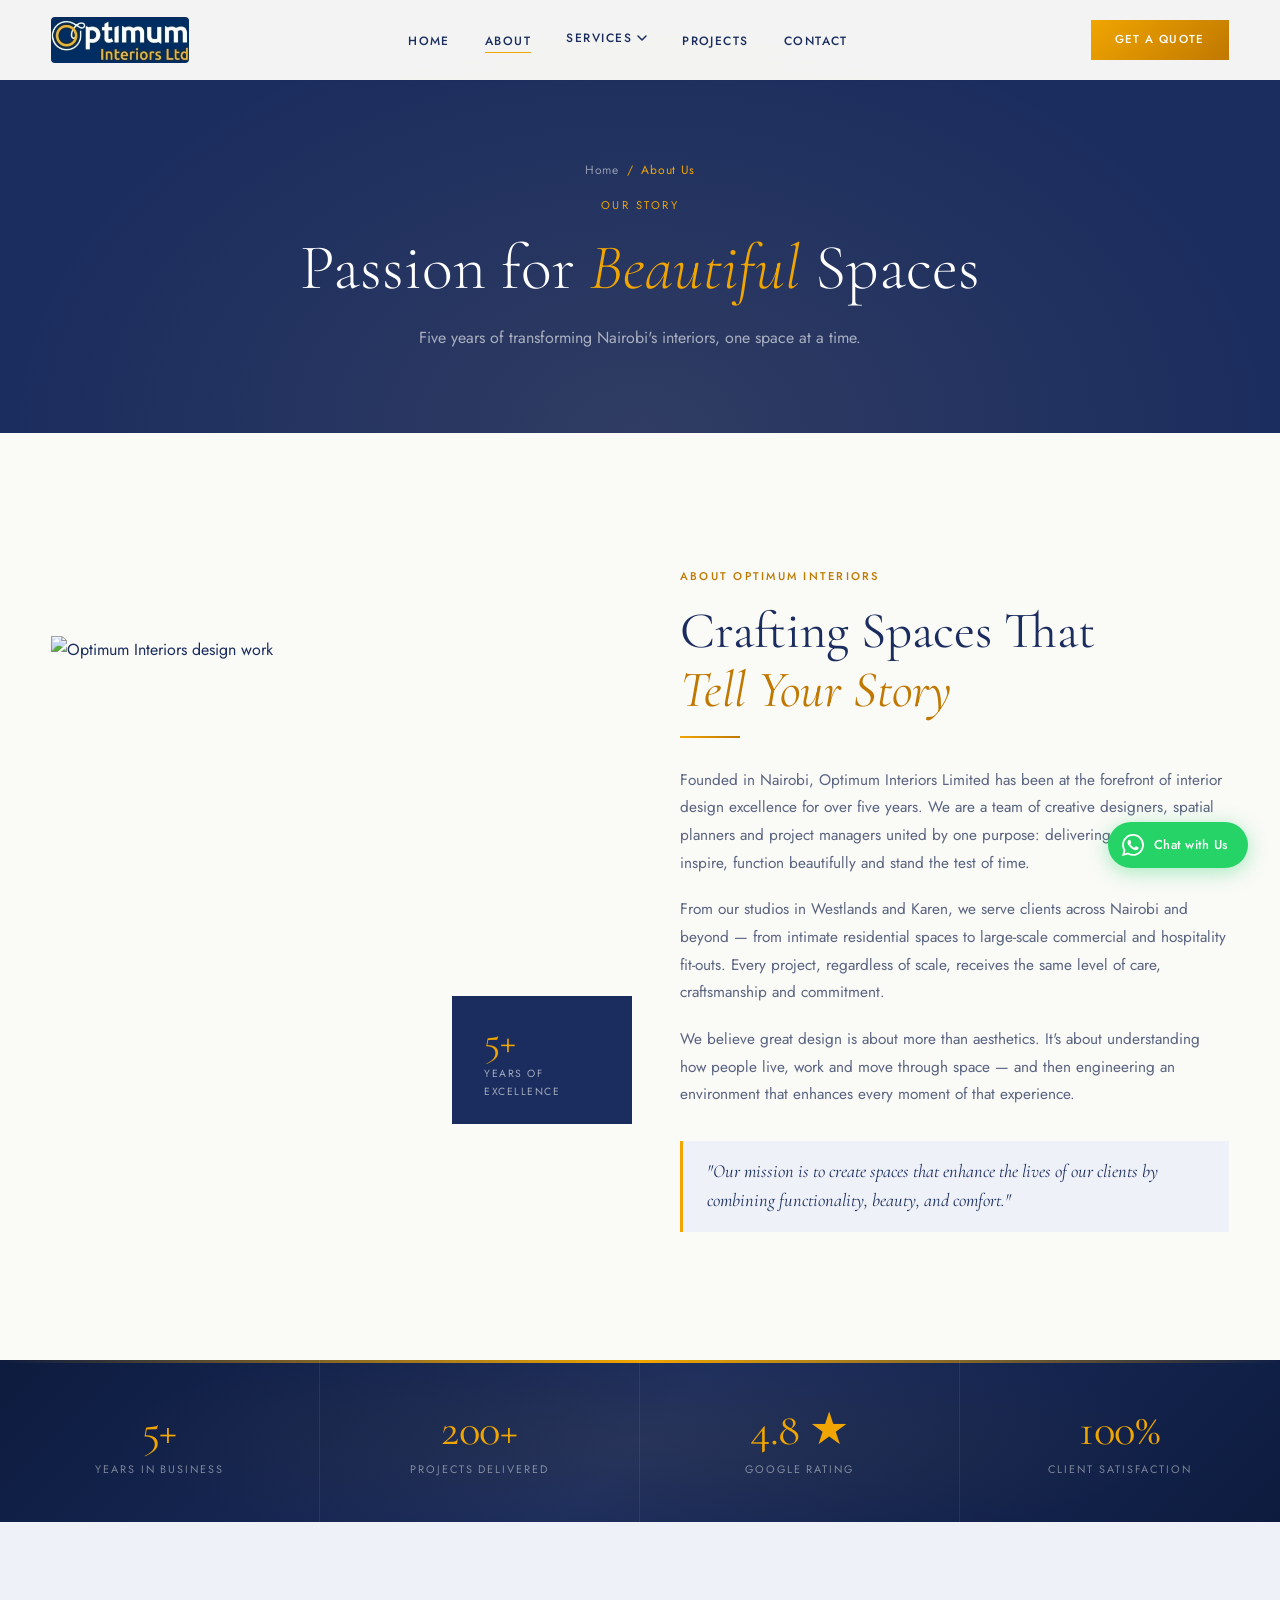
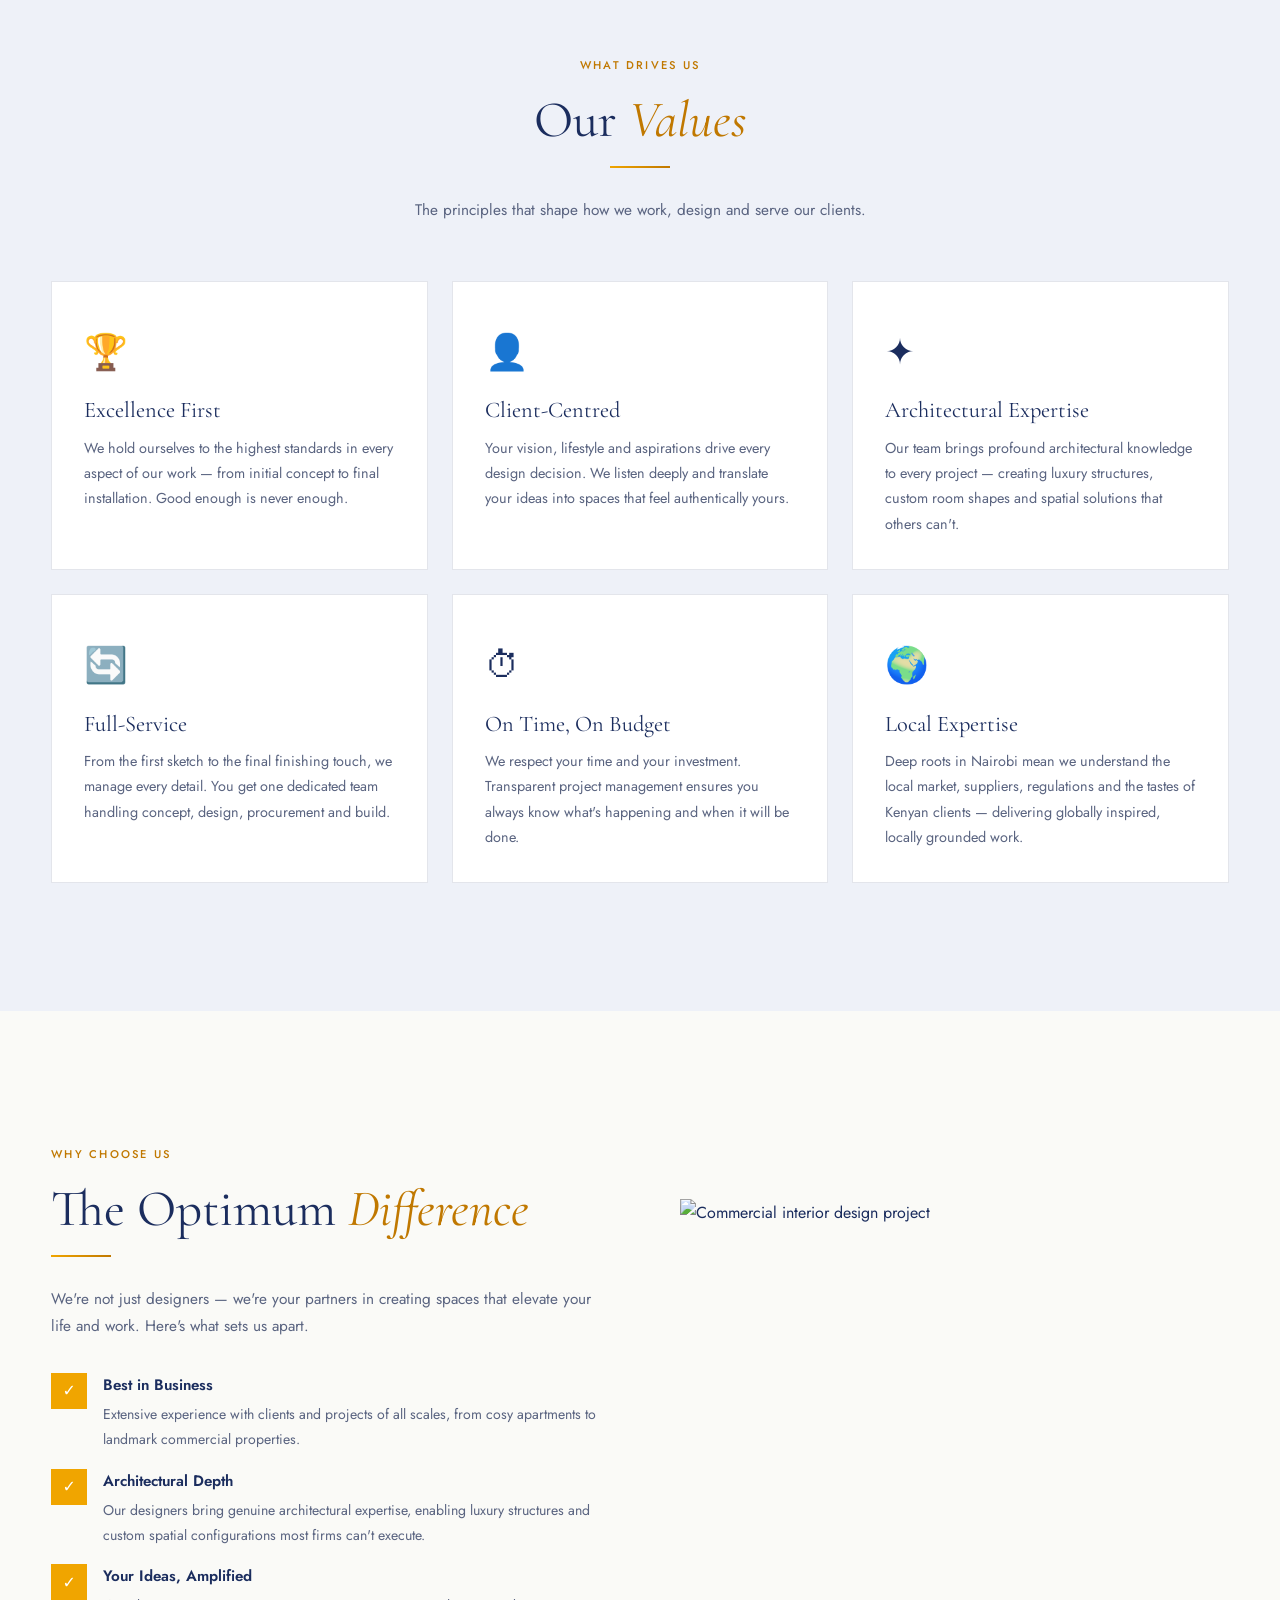
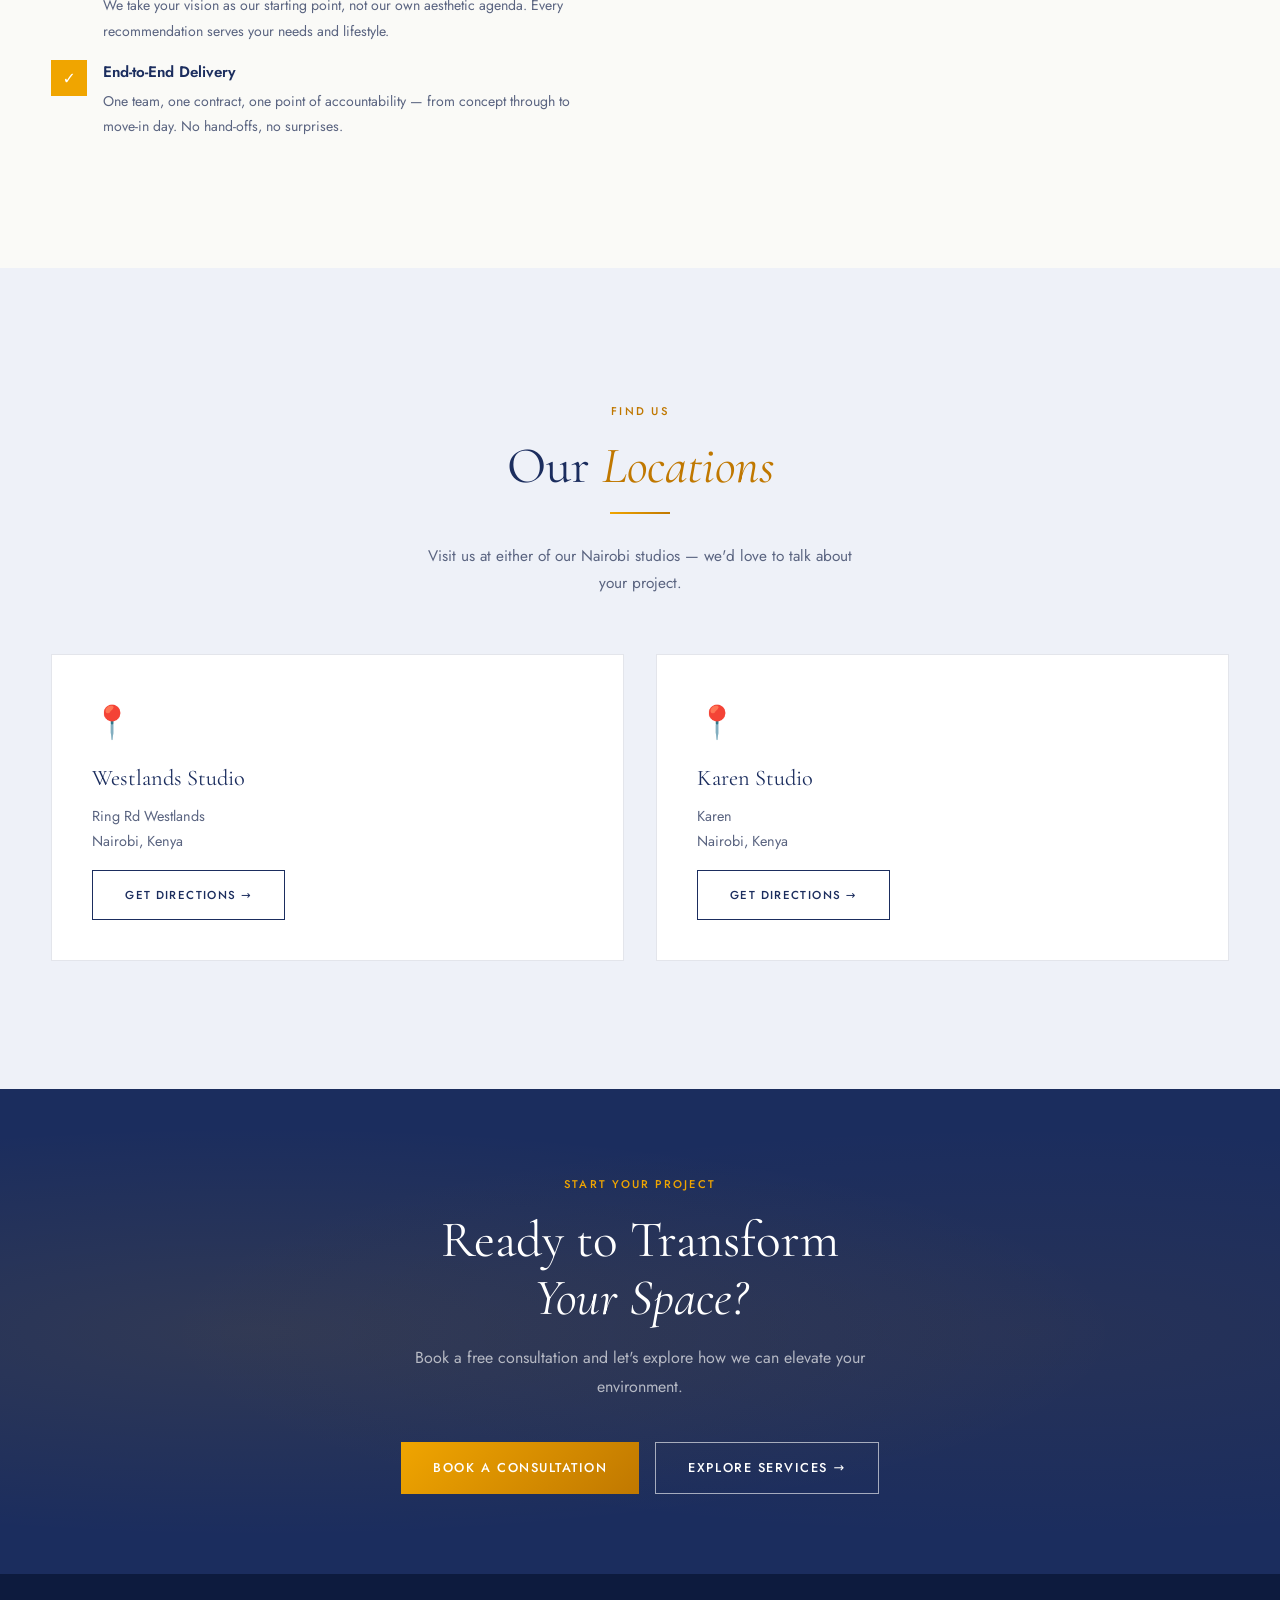
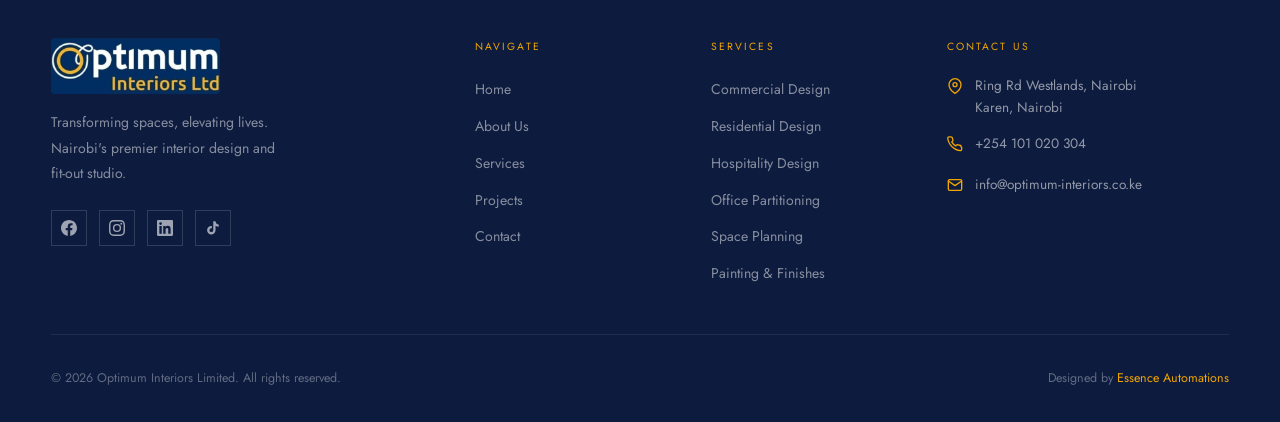
==== about.html @ fb578dd4 "Initial commit: full Optimum Interiors website build 5-page responsive website with navy/gold brand " ====
<!DOCTYPE html>
<html lang="en">
<head>
  <meta charset="UTF-8" />
  <meta name="viewport" content="width=device-width, initial-scale=1.0" />
  <title>About Us | Optimum Interiors Limited — Nairobi Interior Design</title>
  <meta name="description" content="Learn about Optimum Interiors Limited — 5+ years crafting luxury interiors across Nairobi. Meet our team, values and mission." />
  <meta name="author" content="Optimum Interiors Limited" />
  <meta name="robots" content="index, follow" />
  <link rel="canonical" href="https://optimum-interiors.co.ke/about" />
  <link rel="icon" type="image/png" sizes="32x32" href="favicon-32.png" />
  <link rel="icon" type="image/png" sizes="16x16" href="favicon-16.png" />
  <link rel="apple-touch-icon" sizes="180x180" href="apple-touch-icon.png" />

  <!-- Open Graph -->
  <meta property="og:type" content="website" />
  <meta property="og:title" content="About Optimum Interiors Limited" />
  <meta property="og:description" content="5+ years transforming spaces across Nairobi. Discover our story, values and the team behind every stunning interior." />
  <meta property="og:image" content="https://optimum-interiors.co.ke/wp-content/uploads/2023/04/1bc182f90f30d8ee1313fb6e61261764.jpg" />
  <meta property="og:image:width" content="1200" />
  <meta property="og:image:height" content="630" />
  <meta property="og:image:type" content="image/jpeg" />
  <meta property="og:url" content="https://optimum-interiors.co.ke/about" />
  <meta property="og:site_name" content="Optimum Interiors Limited" />
  <meta name="twitter:card" content="summary_large_image" />
  <meta name="twitter:title" content="About Optimum Interiors Limited" />
  <meta name="twitter:description" content="Nairobi's premier interior design studio. 5+ years of excellence." />
  <meta name="twitter:image" content="https://optimum-interiors.co.ke/wp-content/uploads/2023/04/1bc182f90f30d8ee1313fb6e61261764.jpg" />

  <link rel="stylesheet" href="styles.css" />
  <link rel="preconnect" href="https://fonts.googleapis.com" />
  <link rel="preconnect" href="https://fonts.gstatic.com" crossorigin />
</head>
<body>

  <!-- ══ NAVIGATION ══ -->
  <nav class="nav scrolled" id="mainNav" aria-label="Main navigation">
    <div class="nav__inner">
      <a href="index.html" class="nav__logo" aria-label="Optimum Interiors Home">
        <img src="Logo.jpeg" alt="Optimum Interiors Limited" class="nav__logo-img">
      </a>
      <ul class="nav__links" role="list">
        <li><a href="index.html"    class="nav__link">Home</a></li>
        <li><a href="about.html"    class="nav__link active">About</a></li>
        <li class="nav__item nav__item--has-dropdown">
          <a href="services.html" class="nav__link">Services <svg width="10" height="6" viewBox="0 0 10 6" fill="none"><path d="M1 1l4 4 4-4" stroke="currentColor" stroke-width="1.5" stroke-linecap="round" stroke-linejoin="round"/></svg></a>
          <ul class="nav__dropdown">
            <li><a href="services.html#commercial"    class="nav__dropdown-link">Commercial Design</a></li>
            <li><a href="services.html#residential"   class="nav__dropdown-link">Residential Design</a></li>
            <li><a href="services.html#hospitality"   class="nav__dropdown-link">Hospitality Design</a></li>
            <li><a href="services.html#healthcare"    class="nav__dropdown-link">Healthcare Design</a></li>
            <li><a href="services.html#corporate"     class="nav__dropdown-link">Corporate Design</a></li>
            <li><a href="services.html#partitions"    class="nav__dropdown-link">Office Partitioning</a></li>
            <li><a href="services.html#space-planning" class="nav__dropdown-link">Space Planning</a></li>
            <li><a href="services.html#painting"      class="nav__dropdown-link">Painting &amp; Effects</a></li>
          </ul>
        </li>
        <li><a href="projects.html" class="nav__link">Projects</a></li>
        <li><a href="contact.html"  class="nav__link">Contact</a></li>
      </ul>
      <a href="contact.html" class="btn btn--accent nav__cta">Get a Quote</a>
      <button class="nav__toggle" id="navToggle" aria-label="Toggle mobile menu" aria-expanded="false">
        <span></span><span></span><span></span>
      </button>
    </div>
  </nav>

  <!-- Mobile Menu -->
  <div class="nav__mobile" id="mobileMenu" aria-hidden="true">
    <ul role="list">
      <li><a href="index.html"    class="nav__mobile-link">Home</a></li>
      <li><a href="about.html"    class="nav__mobile-link active">About</a></li>
      <li><a href="services.html" class="nav__mobile-link">Services</a></li>
      <li><a href="projects.html" class="nav__mobile-link">Projects</a></li>
      <li><a href="contact.html"  class="nav__mobile-link">Contact</a></li>
    </ul>
    <a href="contact.html" class="btn btn--accent nav__mobile-cta">Get a Free Quote</a>
    <div class="nav__mobile-footer">
      <a href="tel:+254101020304">
        <svg width="13" height="13" viewBox="0 0 24 24" fill="none" stroke="currentColor" stroke-width="2" stroke-linecap="round" stroke-linejoin="round"><path d="M22 16.92v3a2 2 0 0 1-2.18 2 19.79 19.79 0 0 1-8.63-3.07A19.5 19.5 0 0 1 4.15 12a19.79 19.79 0 0 1-3.07-8.67A2 2 0 0 1 3.06 1.2h3a2 2 0 0 1 2 1.72 12.84 12.84 0 0 0 .7 2.81 2 2 0 0 1-.45 2.11L7.09 8.91a16 16 0 0 0 6 6l1.27-1.27a2 2 0 0 1 2.11-.45 12.84 12.84 0 0 0 2.81.7A2 2 0 0 1 21 16l.92.92z"/></svg>
        +254 101 020 304
      </a>
      <a href="mailto:info@optimum-interiors.co.ke">
        <svg width="13" height="13" viewBox="0 0 24 24" fill="none" stroke="currentColor" stroke-width="2" stroke-linecap="round" stroke-linejoin="round"><path d="M4 4h16c1.1 0 2 .9 2 2v12c0 1.1-.9 2-2 2H4c-1.1 0-2-.9-2-2V6c0-1.1.9-2 2-2z"/><polyline points="22,6 12,13 2,6"/></svg>
        info@optimum-interiors.co.ke
      </a>
    </div>
  </div>

  <main>

    <!-- ══ PAGE HERO ══ -->
    <section class="page-hero" aria-label="About page hero">
      <div class="container">
        <div class="page-hero__inner">
          <nav class="breadcrumb" aria-label="Breadcrumb">
            <a href="index.html">Home</a>
            <span aria-hidden="true">/</span>
            <span>About Us</span>
          </nav>
          <span class="page-hero__label">Our Story</span>
          <h1 class="page-hero__title">Passion for <em>Beautiful</em> Spaces</h1>
          <p class="page-hero__sub">Five years of transforming Nairobi's interiors, one space at a time.</p>
        </div>
      </div>
    </section>

    <!-- ══ INTRO ══ -->
    <section class="section" aria-label="Company introduction">
      <div class="container">
        <div class="about-intro">
          <div class="reveal-left" style="position:relative;">
            <img
              src="https://optimum-interiors.co.ke/wp-content/uploads/2023/04/1bc182f90f30d8ee1313fb6e61261764.jpg"
              alt="Optimum Interiors design work"
              style="width:100%; height:520px; object-fit:cover;"
            />
            <!-- Floating accent block -->
            <div style="position:absolute; bottom:2rem; right:-2rem; background:var(--dark); padding:1.5rem 2rem; z-index:2; max-width:180px;">
              <div style="font-family:var(--font-head); font-size:2.5rem; color:var(--accent); line-height:1;">5+</div>
              <div style="font-size:0.65rem; letter-spacing:0.15em; text-transform:uppercase; color:rgba(255,255,255,0.6); margin-top:0.3rem;">Years of Excellence</div>
            </div>
          </div>
          <div class="reveal-right">
            <span class="section-label">About Optimum Interiors</span>
            <h2>Crafting Spaces That<br><em style="font-style:italic; color:var(--accent-dark);">Tell Your Story</em></h2>
            <span class="gold-rule"></span>
            <p style="margin-bottom:1.2rem;">Founded in Nairobi, Optimum Interiors Limited has been at the forefront of interior design excellence for over five years. We are a team of creative designers, spatial planners and project managers united by one purpose: delivering spaces that inspire, function beautifully and stand the test of time.</p>
            <p style="margin-bottom:1.2rem;">From our studios in Westlands and Karen, we serve clients across Nairobi and beyond — from intimate residential spaces to large-scale commercial and hospitality fit-outs. Every project, regardless of scale, receives the same level of care, craftsmanship and commitment.</p>
            <p style="margin-bottom:2rem;">We believe great design is about more than aesthetics. It's about understanding how people live, work and move through space — and then engineering an environment that enhances every moment of that experience.</p>
            <blockquote style="border-left:3px solid var(--accent); padding:1rem 1.5rem; background:var(--surface); font-family:var(--font-head); font-size:1.15rem; font-style:italic; color:var(--dark); line-height:1.6;">
              "Our mission is to create spaces that enhance the lives of our clients by combining functionality, beauty, and comfort."
            </blockquote>
          </div>
        </div>
      </div>
    </section>

    <!-- ══ STATS ══ -->
    <section class="stats" aria-label="Company statistics">
      <div class="stats__inner stagger">
        <div class="stats__item">
          <div class="stats__num">5+</div>
          <div class="stats__label">Years in Business</div>
        </div>
        <div class="stats__item">
          <div class="stats__num">200+</div>
          <div class="stats__label">Projects Delivered</div>
        </div>
        <div class="stats__item">
          <div class="stats__num">4.8 ★</div>
          <div class="stats__label">Google Rating</div>
        </div>
        <div class="stats__item">
          <div class="stats__num">100%</div>
          <div class="stats__label">Client Satisfaction</div>
        </div>
      </div>
    </section>

    <!-- ══ VALUES ══ -->
    <section class="section section--surface" aria-label="Our values">
      <div class="container">
        <div class="section-head center reveal">
          <span class="section-label">What Drives Us</span>
          <h2>Our <em style="font-style:italic; color:var(--accent-dark);">Values</em></h2>
          <span class="gold-rule center"></span>
          <p style="max-width:52ch; margin:0 auto;">The principles that shape how we work, design and serve our clients.</p>
        </div>
        <div style="display:grid; grid-template-columns:repeat(auto-fill, minmax(280px, 1fr)); gap:1.5rem;" class="stagger">
          <div class="service-card">
            <div style="font-size:2.2rem; margin-bottom:1rem;" aria-hidden="true">🏆</div>
            <h3 class="service-card__title">Excellence First</h3>
            <p class="service-card__text">We hold ourselves to the highest standards in every aspect of our work — from initial concept to final installation. Good enough is never enough.</p>
          </div>
          <div class="service-card">
            <div style="font-size:2.2rem; margin-bottom:1rem;" aria-hidden="true">👤</div>
            <h3 class="service-card__title">Client-Centred</h3>
            <p class="service-card__text">Your vision, lifestyle and aspirations drive every design decision. We listen deeply and translate your ideas into spaces that feel authentically yours.</p>
          </div>
          <div class="service-card">
            <div style="font-size:2.2rem; margin-bottom:1rem;" aria-hidden="true">✦</div>
            <h3 class="service-card__title">Architectural Expertise</h3>
            <p class="service-card__text">Our team brings profound architectural knowledge to every project — creating luxury structures, custom room shapes and spatial solutions that others can't.</p>
          </div>
          <div class="service-card">
            <div style="font-size:2.2rem; margin-bottom:1rem;" aria-hidden="true">🔄</div>
            <h3 class="service-card__title">Full-Service</h3>
            <p class="service-card__text">From the first sketch to the final finishing touch, we manage every detail. You get one dedicated team handling concept, design, procurement and build.</p>
          </div>
          <div class="service-card">
            <div style="font-size:2.2rem; margin-bottom:1rem;" aria-hidden="true">⏱</div>
            <h3 class="service-card__title">On Time, On Budget</h3>
            <p class="service-card__text">We respect your time and your investment. Transparent project management ensures you always know what's happening and when it will be done.</p>
          </div>
          <div class="service-card">
            <div style="font-size:2.2rem; margin-bottom:1rem;" aria-hidden="true">🌍</div>
            <h3 class="service-card__title">Local Expertise</h3>
            <p class="service-card__text">Deep roots in Nairobi mean we understand the local market, suppliers, regulations and the tastes of Kenyan clients — delivering globally inspired, locally grounded work.</p>
          </div>
        </div>
      </div>
    </section>

    <!-- ══ WHY CHOOSE US ══ -->
    <section class="section" aria-label="Why choose Optimum Interiors">
      <div class="container">
        <div class="split-grid">
          <div class="reveal-left">
            <span class="section-label">Why Choose Us</span>
            <h2>The Optimum <em style="font-style:italic; color:var(--accent-dark);">Difference</em></h2>
            <span class="gold-rule"></span>
            <p style="margin-bottom:2rem;">We're not just designers — we're your partners in creating spaces that elevate your life and work. Here's what sets us apart.</p>
            <div style="display:flex; flex-direction:column; gap:1rem;">
              <div style="display:flex; gap:1rem; align-items:flex-start;">
                <div style="width:36px; height:36px; background:var(--accent); display:flex; align-items:center; justify-content:center; color:var(--white); font-size:1rem; flex-shrink:0;">✓</div>
                <div>
                  <div style="font-weight:600; font-size:0.95rem; margin-bottom:0.2rem;">Best in Business</div>
                  <p style="font-size:0.88rem; margin:0;">Extensive experience with clients and projects of all scales, from cosy apartments to landmark commercial properties.</p>
                </div>
              </div>
              <div style="display:flex; gap:1rem; align-items:flex-start;">
                <div style="width:36px; height:36px; background:var(--accent); display:flex; align-items:center; justify-content:center; color:var(--white); font-size:1rem; flex-shrink:0;">✓</div>
                <div>
                  <div style="font-weight:600; font-size:0.95rem; margin-bottom:0.2rem;">Architectural Depth</div>
                  <p style="font-size:0.88rem; margin:0;">Our designers bring genuine architectural expertise, enabling luxury structures and custom spatial configurations most firms can't execute.</p>
                </div>
              </div>
              <div style="display:flex; gap:1rem; align-items:flex-start;">
                <div style="width:36px; height:36px; background:var(--accent); display:flex; align-items:center; justify-content:center; color:var(--white); font-size:1rem; flex-shrink:0;">✓</div>
                <div>
                  <div style="font-weight:600; font-size:0.95rem; margin-bottom:0.2rem;">Your Ideas, Amplified</div>
                  <p style="font-size:0.88rem; margin:0;">We take your vision as our starting point, not our own aesthetic agenda. Every recommendation serves your needs and lifestyle.</p>
                </div>
              </div>
              <div style="display:flex; gap:1rem; align-items:flex-start;">
                <div style="width:36px; height:36px; background:var(--accent); display:flex; align-items:center; justify-content:center; color:var(--white); font-size:1rem; flex-shrink:0;">✓</div>
                <div>
                  <div style="font-weight:600; font-size:0.95rem; margin-bottom:0.2rem;">End-to-End Delivery</div>
                  <p style="font-size:0.88rem; margin:0;">One team, one contract, one point of accountability — from concept through to move-in day. No hand-offs, no surprises.</p>
                </div>
              </div>
            </div>
          </div>
          <div class="reveal-right split-grid__media">
            <img
              src="https://optimum-interiors.co.ke/wp-content/uploads/2023/04/Commercial_Interior_Design_StevenG-1024x649.jpg"
              alt="Commercial interior design project"
              style="width:100%; height:480px; object-fit:cover;"
              loading="lazy"
            />
          </div>
        </div>
      </div>
    </section>

    <!-- ══ LOCATIONS ══ -->
    <section class="section section--surface" aria-label="Our locations">
      <div class="container">
        <div class="section-head center reveal">
          <span class="section-label">Find Us</span>
          <h2>Our <em style="font-style:italic; color:var(--accent-dark);">Locations</em></h2>
          <span class="gold-rule center"></span>
          <p style="max-width:50ch; margin:0 auto;">Visit us at either of our Nairobi studios — we'd love to talk about your project.</p>
        </div>
        <div style="display:grid; grid-template-columns:1fr 1fr; gap:2rem;" class="stagger">
          <div class="service-card" style="padding:2.5rem;">
            <div style="font-size:2rem; margin-bottom:1rem;" aria-hidden="true">📍</div>
            <h3 class="service-card__title">Westlands Studio</h3>
            <p class="service-card__text" style="margin-bottom:1rem;">Ring Rd Westlands<br>Nairobi, Kenya</p>
            <a href="https://wa.me/+254101020304" class="btn btn--outline" target="_blank" rel="noopener noreferrer" style="font-size:0.72rem;">Get Directions &rarr;</a>
          </div>
          <div class="service-card" style="padding:2.5rem;">
            <div style="font-size:2rem; margin-bottom:1rem;" aria-hidden="true">📍</div>
            <h3 class="service-card__title">Karen Studio</h3>
            <p class="service-card__text" style="margin-bottom:1rem;">Karen<br>Nairobi, Kenya</p>
            <a href="https://wa.me/+254101020304" class="btn btn--outline" target="_blank" rel="noopener noreferrer" style="font-size:0.72rem;">Get Directions &rarr;</a>
          </div>
        </div>
      </div>
    </section>

    <!-- ══ CTA ══ -->
    <section class="cta-banner" aria-label="Call to action">
      <div class="container">
        <div class="cta-banner__inner reveal">
          <span class="section-label" style="color:var(--accent);">Start Your Project</span>
          <h2 class="cta-banner__title">Ready to Transform<br><em style="font-style:italic;">Your Space?</em></h2>
          <p class="cta-banner__sub">Book a free consultation and let's explore how we can elevate your environment.</p>
          <div class="cta-banner__actions">
            <a href="contact.html" class="btn btn--accent">Book a Consultation</a>
            <a href="services.html" class="btn btn--ghost">Explore Services &rarr;</a>
          </div>
        </div>
      </div>
    </section>

  </main>

  <!-- ══ FOOTER ══ -->
  <footer class="footer" aria-label="Site footer">
    <div class="container">
      <div class="footer__grid">
        <div>
          <img src="Logo.jpeg" alt="Optimum Interiors Limited" class="footer__logo-img">
          <p class="footer__brand-desc">Transforming spaces, elevating lives. Nairobi's premier interior design and fit-out studio.</p>
          <div class="footer__socials">
            <a href="https://www.facebook.com/interiorsbyoptimum/" target="_blank" rel="noopener noreferrer" class="footer__social" aria-label="Facebook">
              <svg width="16" height="16" viewBox="0 0 24 24" fill="currentColor"><path d="M24 12.073c0-6.627-5.373-12-12-12s-12 5.373-12 12c0 5.99 4.388 10.954 10.125 11.854v-8.385H7.078v-3.47h3.047V9.43c0-3.007 1.792-4.669 4.533-4.669 1.312 0 2.686.235 2.686.235v2.953H15.83c-1.491 0-1.956.925-1.956 1.874v2.25h3.328l-.532 3.47h-2.796v8.385C19.612 23.027 24 18.062 24 12.073z"/></svg>
            </a>
            <a href="https://www.instagram.com/optimum_interiorsltd/" target="_blank" rel="noopener noreferrer" class="footer__social" aria-label="Instagram">
              <svg width="16" height="16" viewBox="0 0 24 24" fill="currentColor"><path d="M12 2.163c3.204 0 3.584.012 4.85.07 3.252.148 4.771 1.691 4.919 4.919.058 1.265.069 1.645.069 4.849 0 3.205-.012 3.584-.069 4.849-.149 3.225-1.664 4.771-4.919 4.919-1.266.058-1.644.07-4.85.07-3.204 0-3.584-.012-4.849-.07-3.26-.149-4.771-1.699-4.919-4.92-.058-1.265-.07-1.644-.07-4.849 0-3.204.013-3.583.07-4.849.149-3.227 1.664-4.771 4.919-4.919 1.266-.057 1.645-.069 4.849-.069zM12 0C8.741 0 8.333.014 7.053.072 2.695.272.273 2.69.073 7.052.014 8.333 0 8.741 0 12c0 3.259.014 3.668.072 4.948.2 4.358 2.618 6.78 6.98 6.98C8.333 23.986 8.741 24 12 24c3.259 0 3.668-.014 4.948-.072 4.354-.2 6.782-2.618 6.979-6.98.059-1.28.073-1.689.073-4.948 0-3.259-.014-3.667-.072-4.947-.196-4.354-2.617-6.78-6.979-6.98C15.668.014 15.259 0 12 0zm0 5.838a6.162 6.162 0 100 12.324 6.162 6.162 0 000-12.324zM12 16a4 4 0 110-8 4 4 0 010 8zm6.406-11.845a1.44 1.44 0 100 2.881 1.44 1.44 0 000-2.881z"/></svg>
            </a>
            <a href="https://www.linkedin.com/in/optimum-interiors-a1022720b/" target="_blank" rel="noopener noreferrer" class="footer__social" aria-label="LinkedIn">
              <svg width="16" height="16" viewBox="0 0 24 24" fill="currentColor"><path d="M20.447 20.452h-3.554v-5.569c0-1.328-.027-3.037-1.852-3.037-1.853 0-2.136 1.445-2.136 2.939v5.667H9.351V9h3.414v1.561h.046c.477-.9 1.637-1.85 3.37-1.85 3.601 0 4.267 2.37 4.267 5.455v6.286zM5.337 7.433a2.062 2.062 0 01-2.063-2.065 2.064 2.064 0 112.063 2.065zm1.782 13.019H3.555V9h3.564v11.452zM22.225 0H1.771C.792 0 0 .774 0 1.729v20.542C0 23.227.792 24 1.771 24h20.451C23.2 24 24 23.227 24 22.271V1.729C24 .774 23.2 0 22.222 0h.003z"/></svg>
            </a>
            <a href="https://www.tiktok.com/@optimum_interiors19" target="_blank" rel="noopener noreferrer" class="footer__social" aria-label="TikTok">
              <svg width="16" height="16" viewBox="0 0 24 24" fill="currentColor"><path d="M19.59 6.69a4.83 4.83 0 01-3.77-4.25V2h-3.45v13.67a2.89 2.89 0 01-2.88 2.5 2.89 2.89 0 01-2.89-2.89 2.89 2.89 0 012.89-2.89c.28 0 .54.04.79.1V9.01a6.33 6.33 0 00-.79-.05 6.34 6.34 0 00-6.34 6.34 6.34 6.34 0 006.34 6.34 6.34 6.34 0 006.33-6.34V8.69a8.19 8.19 0 004.79 1.53V6.75a4.85 4.85 0 01-1.02-.06z"/></svg>
            </a>
          </div>
        </div>
        <div>
          <div class="footer__col-title">Navigate</div>
          <ul class="footer__links" role="list">
            <li><a href="index.html"    class="footer__link">Home</a></li>
            <li><a href="about.html"    class="footer__link">About Us</a></li>
            <li><a href="services.html" class="footer__link">Services</a></li>
            <li><a href="projects.html" class="footer__link">Projects</a></li>
            <li><a href="contact.html"  class="footer__link">Contact</a></li>
          </ul>
        </div>
        <div>
          <div class="footer__col-title">Services</div>
          <ul class="footer__links" role="list">
            <li><a href="services.html" class="footer__link">Commercial Design</a></li>
            <li><a href="services.html" class="footer__link">Residential Design</a></li>
            <li><a href="services.html" class="footer__link">Hospitality Design</a></li>
            <li><a href="services.html" class="footer__link">Office Partitioning</a></li>
            <li><a href="services.html" class="footer__link">Space Planning</a></li>
            <li><a href="services.html" class="footer__link">Painting &amp; Finishes</a></li>
          </ul>
        </div>
        <div>
          <div class="footer__col-title">Contact Us</div>
          <div class="footer__contact-item">
            <span class="footer__contact-icon" aria-hidden="true"><svg width="16" height="16" viewBox="0 0 24 24" fill="none" stroke="currentColor" stroke-width="2" stroke-linecap="round" stroke-linejoin="round"><path d="M21 10c0 7-9 13-9 13S3 17 3 10a9 9 0 0 1 18 0z"/><circle cx="12" cy="10" r="3"/></svg></span>
            <span class="footer__contact-text">Ring Rd Westlands, Nairobi<br>Karen, Nairobi</span>
          </div>
          <div class="footer__contact-item">
            <span class="footer__contact-icon" aria-hidden="true"><svg width="16" height="16" viewBox="0 0 24 24" fill="none" stroke="currentColor" stroke-width="2" stroke-linecap="round" stroke-linejoin="round"><path d="M22 16.92v3a2 2 0 0 1-2.18 2 19.79 19.79 0 0 1-8.63-3.07A19.5 19.5 0 0 1 4.15 12a19.79 19.79 0 0 1-3.07-8.67A2 2 0 0 1 3.06 1.2h3a2 2 0 0 1 2 1.72 12.84 12.84 0 0 0 .7 2.81 2 2 0 0 1-.45 2.11L7.09 8.91a16 16 0 0 0 6 6l1.27-1.27a2 2 0 0 1 2.11-.45 12.84 12.84 0 0 0 2.81.7A2 2 0 0 1 21 16l.92.92z"/></svg></span>
            <span class="footer__contact-text"><a href="tel:+254101020304">+254 101 020 304</a></span>
          </div>
          <div class="footer__contact-item">
            <span class="footer__contact-icon" aria-hidden="true"><svg width="16" height="16" viewBox="0 0 24 24" fill="none" stroke="currentColor" stroke-width="2" stroke-linecap="round" stroke-linejoin="round"><path d="M4 4h16c1.1 0 2 .9 2 2v12c0 1.1-.9 2-2 2H4c-1.1 0-2-.9-2-2V6c0-1.1.9-2 2-2z"/><polyline points="22,6 12,13 2,6"/></svg></span>
            <span class="footer__contact-text"><a href="mailto:info@optimum-interiors.co.ke">info@optimum-interiors.co.ke</a></span>
          </div>
        </div>
      </div>
      <div class="footer__bottom">
        <p class="footer__copy">&copy; <span id="year"></span> Optimum Interiors Limited. All rights reserved.</p>
        <p class="footer__credit">Designed by <a href="https://essenceautomations.com/" target="_blank" rel="noopener noreferrer">Essence Automations</a></p>
      </div>
    </div>
  </footer>

  <!-- WhatsApp Float -->
  <a href="https://wa.me/+254101020304" class="whatsapp-float" target="_blank" rel="noopener noreferrer" aria-label="Chat with us on WhatsApp">
    <svg viewBox="0 0 24 24" fill="currentColor" aria-hidden="true"><path d="M17.472 14.382c-.297-.149-1.758-.867-2.03-.967-.273-.099-.471-.148-.67.15-.197.297-.767.966-.94 1.164-.173.199-.347.223-.644.075-.297-.15-1.255-.463-2.39-1.475-.883-.788-1.48-1.761-1.653-2.059-.173-.297-.018-.458.13-.606.134-.133.298-.347.446-.52.149-.174.198-.298.298-.497.099-.198.05-.371-.025-.52-.075-.149-.669-1.612-.916-2.207-.242-.579-.487-.5-.669-.51-.173-.008-.371-.01-.57-.01-.198 0-.52.074-.792.372-.272.297-1.04 1.016-1.04 2.479 0 1.462 1.065 2.875 1.213 3.074.149.198 2.096 3.2 5.077 4.487.709.306 1.262.489 1.694.625.712.227 1.36.195 1.871.118.571-.085 1.758-.719 2.006-1.413.248-.694.248-1.289.173-1.413-.074-.124-.272-.198-.57-.347m-5.421 7.403h-.004a9.87 9.87 0 01-5.031-1.378l-.361-.214-3.741.982.998-3.648-.235-.374a9.86 9.86 0 01-1.51-5.26c.001-5.45 4.436-9.884 9.888-9.884 2.64 0 5.122 1.03 6.988 2.898a9.825 9.825 0 012.893 6.994c-.003 5.45-4.437 9.884-9.885 9.884m8.413-18.297A11.815 11.815 0 0012.05 0C5.495 0 .16 5.335.157 11.892c0 2.096.547 4.142 1.588 5.945L.057 24l6.305-1.654a11.882 11.882 0 005.683 1.448h.005c6.554 0 11.89-5.335 11.893-11.893a11.821 11.821 0 00-3.48-8.413z"/></svg>
    <span>Chat with Us</span>
  </a>

  <button class="back-to-top" id="backToTop" aria-label="Back to top">&#8593;</button>

  <script>
    document.getElementById('year').textContent = new Date().getFullYear();

    // Nav scroll (inner pages start scrolled)
    const nav = document.getElementById('mainNav');
    window.addEventListener('scroll', () => {
      if (window.scrollY > 60) {
        nav.classList.add('scrolled');
      }
    }, { passive: true });

    // Mobile menu
    const toggle = document.getElementById('navToggle');
    const mobileMenu = document.getElementById('mobileMenu');
    toggle.addEventListener('click', () => {
      const isOpen = mobileMenu.classList.toggle('open');
      toggle.classList.toggle('open', isOpen);
      toggle.setAttribute('aria-expanded', isOpen);
      mobileMenu.setAttribute('aria-hidden', !isOpen);
    });

    // Back to top
    const btt = document.getElementById('backToTop');
    window.addEventListener('scroll', () => {
      btt.classList.toggle('visible', window.scrollY > 400);
    }, { passive: true });
    btt.addEventListener('click', () => window.scrollTo({ top: 0, behavior: 'smooth' }));

    // Scroll animations (bidirectional)
    const observer = new IntersectionObserver((entries) => {
      entries.forEach(entry => {
        if (entry.isIntersecting) {
          entry.target.classList.add('visible');
        } else {
          entry.target.classList.remove('visible');
        }
      });
    }, { threshold: 0.12 });
    document.querySelectorAll('.reveal, .reveal-left, .reveal-right, .stagger').forEach(el => observer.observe(el));
  </script>

</body>
</html>
---- styles.css ----
/* ============================================================
   OPTIMUM INTERIORS LIMITED — styles.css
   Design System: Luxury Editorial · Warm Sophistication
   ============================================================ */

/* ── Google Fonts ── */
@import url('https://fonts.googleapis.com/css2?family=Cormorant+Garamond:ital,wght@0,300;0,400;0,500;0,600;0,700;1,300;1,400;1,500&family=Jost:wght@300;400;500;600&display=swap');

/* ── CSS Variables ── */
:root {
  --bg:           #FAFAF7;
  --dark:         #1B2D5E;
  --accent:       #F0A500;
  --accent-dark:  #C07800;
  --surface:      #EEF1F8;
  --border:       rgba(27,45,94,0.12);
  --muted:        #5A6480;
  --white:        #FFFFFF;

  --font-head: 'Cormorant Garamond', Georgia, serif;
  --font-body: 'Jost', system-ui, sans-serif;

  --ease: cubic-bezier(0.25, 0.46, 0.45, 0.94);
  --ease-bounce: cubic-bezier(0.34, 1.56, 0.64, 1);

  --nav-h: 80px;
  --section-gap: clamp(80px, 10vw, 140px);
}

/* ── Reset & Base ── */
*, *::before, *::after { box-sizing: border-box; margin: 0; padding: 0; }

html {
  scroll-behavior: smooth;
  font-size: 16px;
  -webkit-text-size-adjust: 100%;
}

body {
  font-family: var(--font-body);
  background: var(--bg);
  color: var(--dark);
  line-height: 1.7;
  overflow-x: hidden;
}

img {
  display: block;
  max-width: 100%;
  height: auto;
}

a {
  color: inherit;
  text-decoration: none;
}

ul { list-style: none; }

/* ── Typography Scale ── */
h1, h2, h3, h4, h5 {
  font-family: var(--font-head);
  font-weight: 400;
  line-height: 1.15;
  color: var(--dark);
}

h1 { font-size: clamp(2.8rem, 6vw, 5.5rem); }
h2 { font-size: clamp(2rem, 4vw, 3.4rem); }
h3 { font-size: clamp(1.4rem, 2.5vw, 2rem); }
h4 { font-size: clamp(1.1rem, 1.8vw, 1.5rem); }

p {
  font-size: clamp(0.95rem, 1.2vw, 1.05rem);
  color: var(--muted);
  line-height: 1.8;
}

/* ── Section Label ── */
.section-label {
  display: inline-block;
  font-family: var(--font-body);
  font-size: 0.7rem;
  font-weight: 500;
  letter-spacing: 0.2em;
  text-transform: uppercase;
  color: var(--accent-dark);
  margin-bottom: 1rem;
}

/* ── Gold Divider ── */
.gold-rule {
  display: block;
  width: 60px;
  height: 2px;
  background: linear-gradient(90deg, var(--accent), var(--accent-dark));
  margin: 1rem 0 1.8rem;
}
.gold-rule.center {
  margin-left: auto;
  margin-right: auto;
}

/* ── Container ── */
.container {
  width: 92%;
  max-width: 1280px;
  margin: 0 auto;
}

/* ── Section Spacing ── */
.section { padding: var(--section-gap) 0; }
.section--surface { background: var(--surface); }

/* ── Buttons ── */
.btn {
  display: inline-flex;
  align-items: center;
  gap: 0.5rem;
  font-family: var(--font-body);
  font-size: 0.8rem;
  font-weight: 500;
  letter-spacing: 0.12em;
  text-transform: uppercase;
  padding: 0.9rem 2rem;
  border: none;
  cursor: pointer;
  transition: all 0.3s var(--ease);
  position: relative;
  overflow: hidden;
}

.btn--primary {
  background: var(--dark);
  color: var(--white);
}
.btn--primary::after {
  content: '';
  position: absolute;
  inset: 0;
  background: linear-gradient(135deg, transparent 0%, rgba(196,168,130,0.15) 50%, transparent 100%);
  transform: translateX(-100%);
  transition: transform 0.6s var(--ease);
}
.btn--primary:hover::after { transform: translateX(100%); }
.btn--primary:hover { background: var(--accent-dark); }

.btn--outline {
  background: transparent;
  color: var(--dark);
  border: 1.5px solid var(--dark);
}
.btn--outline:hover {
  background: var(--dark);
  color: var(--white);
}

.btn--accent {
  background: linear-gradient(135deg, var(--accent), var(--accent-dark));
  color: var(--white);
}
.btn--accent:hover {
  background: linear-gradient(135deg, var(--accent-dark), var(--dark));
  transform: translateY(-2px);
  box-shadow: 0 8px 24px rgba(139,107,61,0.35);
}

.btn--ghost {
  background: transparent;
  color: var(--white);
  border: 1.5px solid rgba(255,255,255,0.6);
}
.btn--ghost:hover {
  background: rgba(255,255,255,0.12);
  border-color: var(--white);
}

/* ── Nav ── */
.nav {
  position: fixed;
  top: 0; left: 0; right: 0;
  z-index: 1000;
  height: var(--nav-h);
  display: flex;
  align-items: center;
  transition: background 0.4s var(--ease), box-shadow 0.4s var(--ease);
}

.nav.scrolled {
  background: rgba(250,250,247,0.97);
  backdrop-filter: blur(12px);
  -webkit-backdrop-filter: blur(12px);
  box-shadow: 0 1px 0 var(--border);
}

.nav__inner {
  width: 92%;
  max-width: 1280px;
  margin: 0 auto;
  display: flex;
  align-items: center;
  justify-content: space-between;
}

.nav__logo {
  display: flex;
  align-items: center;
  line-height: 1;
}
.nav__logo-img {
  height: 46px;
  width: auto;
  object-fit: contain;
  display: block;
  border-radius: 4px;
}

.nav__links {
  display: flex;
  align-items: center;
  justify-content: center;
  gap: 2.2rem;
  flex: 1;
}
.nav__link {
  font-size: 0.75rem;
  font-weight: 500;
  letter-spacing: 0.12em;
  text-transform: uppercase;
  color: var(--dark);
  position: relative;
  padding-bottom: 3px;
  transition: color 0.3s;
}
.nav__link::after {
  content: '';
  position: absolute;
  bottom: 0; left: 0;
  width: 0; height: 1.5px;
  background: var(--accent);
  transition: width 0.3s var(--ease);
}
.nav__link:hover::after,
.nav__link.active::after { width: 100%; }
.nav__link.active { color: var(--accent-dark); }

.nav.hero-nav .nav__link { color: rgba(255,255,255,0.85); }
.nav.hero-nav .nav__link:hover,
.nav.hero-nav .nav__link.active { color: var(--white); }
.nav.hero-nav .nav__link::after { background: var(--accent); }
.nav.scrolled .nav__link { color: var(--dark); }

/* ── Dropdown ── */
.nav__item { position: relative; }
.nav__item--has-dropdown > .nav__link { display: flex; align-items: center; gap: 5px; }
.nav__item--has-dropdown > .nav__link svg { transition: transform 0.3s var(--ease); flex-shrink: 0; }
.nav__item--has-dropdown:hover > .nav__link svg { transform: rotate(180deg); }

.nav__dropdown {
  position: absolute;
  top: calc(100% + 14px);
  left: 50%;
  transform: translateX(-50%) translateY(-6px);
  background: var(--white);
  border-top: 2px solid var(--accent);
  box-shadow: 0 16px 48px rgba(27,45,94,0.14);
  min-width: 220px;
  border-radius: 0 0 8px 8px;
  padding: 0.5rem 0;
  opacity: 0;
  pointer-events: none;
  transition: opacity 0.25s var(--ease), transform 0.25s var(--ease);
  z-index: 200;
}
.nav__item--has-dropdown:hover .nav__dropdown {
  opacity: 1;
  pointer-events: all;
  transform: translateX(-50%) translateY(0);
}
.nav__dropdown-link {
  display: flex;
  align-items: center;
  gap: 0.6rem;
  padding: 0.6rem 1.4rem;
  font-size: 0.75rem;
  font-weight: 500;
  letter-spacing: 0.06em;
  text-transform: uppercase;
  color: var(--dark);
  transition: color 0.2s, background 0.2s, padding-left 0.2s;
  white-space: nowrap;
}
.nav__dropdown-link::before {
  content: '';
  width: 4px; height: 4px;
  background: var(--accent);
  border-radius: 50%;
  flex-shrink: 0;
  opacity: 0;
  transition: opacity 0.2s;
}
.nav__dropdown-link:hover {
  color: var(--accent-dark);
  background: var(--surface);
  padding-left: 1.8rem;
}
.nav__dropdown-link:hover::before { opacity: 1; }

.nav__cta {
  margin-left: 1.5rem;
  padding: 0.65rem 1.5rem;
  font-size: 0.72rem;
}

/* ── Mobile Nav ── */
.nav__toggle {
  display: none;
  flex-direction: column;
  justify-content: center;
  gap: 5px;
  cursor: pointer;
  padding: 4px;
  background: none;
  border: none;
}
.nav__toggle span {
  display: block;
  width: 24px;
  height: 1.5px;
  background: var(--dark);
  transition: all 0.3s var(--ease);
}
.nav.hero-nav .nav__toggle span { background: var(--white); }
.nav.scrolled .nav__toggle span { background: var(--dark); }

.nav__toggle.open span:nth-child(1) { transform: translateY(6.5px) rotate(45deg); }
.nav__toggle.open span:nth-child(2) { opacity: 0; transform: scaleX(0); }
.nav__toggle.open span:nth-child(3) { transform: translateY(-6.5px) rotate(-45deg); }

.nav__mobile {
  visibility: hidden;
  position: fixed;
  top: var(--nav-h);
  left: 0; right: 0; bottom: 0;
  background: linear-gradient(160deg, #1B2D5E 0%, #0D1B3E 100%);
  padding: 2.5rem 8% 3rem;
  z-index: 999;
  transform: translateY(-12px);
  opacity: 0;
  transition: opacity 0.35s var(--ease), transform 0.35s var(--ease), visibility 0s linear 0.35s;
  pointer-events: none;
  overflow-y: auto;
}
.nav__mobile::before {
  content: '';
  position: absolute;
  top: -30%;
  right: -20%;
  width: 420px;
  height: 420px;
  border-radius: 50%;
  background: radial-gradient(circle, rgba(240,165,0,0.08) 0%, transparent 70%);
  pointer-events: none;
}
.nav__mobile.open {
  visibility: visible;
  transform: translateY(0);
  opacity: 1;
  pointer-events: all;
  transition: opacity 0.35s var(--ease), transform 0.35s var(--ease), visibility 0s linear 0s;
}
/* staggered link entrance */
.nav__mobile ul li {
  opacity: 0;
  transform: translateX(-18px);
  transition: opacity 0.3s var(--ease), transform 0.3s var(--ease);
}
.nav__mobile.open ul li:nth-child(1) { opacity: 1; transform: none; transition-delay: 0.05s; }
.nav__mobile.open ul li:nth-child(2) { opacity: 1; transform: none; transition-delay: 0.10s; }
.nav__mobile.open ul li:nth-child(3) { opacity: 1; transform: none; transition-delay: 0.15s; }
.nav__mobile.open ul li:nth-child(4) { opacity: 1; transform: none; transition-delay: 0.20s; }
.nav__mobile.open ul li:nth-child(5) { opacity: 1; transform: none; transition-delay: 0.25s; }
.nav__mobile-link {
  display: flex;
  align-items: center;
  gap: 0.75rem;
  font-size: 1.5rem;
  font-family: var(--font-head);
  font-weight: 600;
  letter-spacing: 0.04em;
  text-transform: uppercase;
  color: rgba(255,255,255,0.75);
  padding: 1rem 0;
  border-bottom: 1px solid rgba(255,255,255,0.08);
  transition: color 0.3s, padding-left 0.3s;
}
.nav__mobile-link::before {
  content: '';
  display: inline-block;
  width: 6px; height: 6px;
  border-radius: 50%;
  background: var(--accent);
  opacity: 0;
  flex-shrink: 0;
  transition: opacity 0.3s;
}
.nav__mobile-link:hover,
.nav__mobile-link.active {
  color: var(--white);
  padding-left: 0.5rem;
}
.nav__mobile-link:hover::before,
.nav__mobile-link.active::before { opacity: 1; }
.nav__mobile-link.active { color: var(--accent); }
.nav__mobile-cta {
  margin-top: 2rem;
  width: 100%;
  justify-content: center;
  opacity: 0;
  transform: translateY(10px);
  transition: opacity 0.3s var(--ease) 0.3s, transform 0.3s var(--ease) 0.3s;
}
.nav__mobile.open .nav__mobile-cta {
  opacity: 1;
  transform: none;
}
/* mobile menu contact strip */
.nav__mobile-footer {
  margin-top: 2.5rem;
  padding-top: 1.5rem;
  border-top: 1px solid rgba(255,255,255,0.1);
  display: flex;
  flex-direction: column;
  align-items: center;
  gap: 0.6rem;
  opacity: 0;
  transform: translateY(10px);
  transition: opacity 0.3s var(--ease) 0.35s, transform 0.3s var(--ease) 0.35s;
}
.nav__mobile.open .nav__mobile-footer { opacity: 1; transform: none; }
.nav__mobile-footer a {
  display: flex;
  align-items: center;
  gap: 0.6rem;
  font-size: 0.82rem;
  color: rgba(255,255,255,0.45);
  transition: color 0.3s;
}
.nav__mobile-footer a:hover { color: var(--accent); }
.nav__mobile-footer svg { flex-shrink: 0; }

/* ── Hero ── */
.hero {
  position: relative;
  height: 100vh;
  min-height: 600px;
  display: flex;
  align-items: center;
  overflow: hidden;
}

.hero__bg {
  position: absolute;
  inset: 0;
  background-size: cover;
  background-position: center;
  transform: scale(1.05);
  transition: transform 8s var(--ease);
}
.hero__bg::after {
  content: '';
  position: absolute;
  inset: 0;
  background: linear-gradient(
    135deg,
    rgba(26,26,24,0.72) 0%,
    rgba(26,26,24,0.42) 60%,
    rgba(26,26,24,0.18) 100%
  );
}
.hero.loaded .hero__bg { transform: scale(1); }

.hero__content {
  position: relative;
  z-index: 2;
  width: 92%;
  max-width: 1280px;
  margin: 0 auto;
  padding-top: var(--nav-h);
  text-align: center;
}

.hero__label {
  color: var(--accent);
  font-size: 0.7rem;
  letter-spacing: 0.25em;
  text-transform: uppercase;
  font-weight: 500;
  margin-bottom: 1.2rem;
}

.hero__title {
  color: var(--white);
  font-size: clamp(3rem, 7vw, 6.5rem);
  font-weight: 300;
  max-width: 18ch;
  margin: 0 auto 1.8rem;
  line-height: 1.08;
}
.hero__title em {
  font-style: italic;
  color: var(--accent);
}

.hero__sub {
  font-size: clamp(0.95rem, 1.5vw, 1.1rem);
  color: rgba(255,255,255,0.8);
  max-width: 50ch;
  margin: 0 auto 2.5rem;
  line-height: 1.75;
}

.hero__actions {
  display: flex;
  flex-wrap: wrap;
  gap: 1rem;
  align-items: center;
  justify-content: center;
}

.hero__scroll {
  position: absolute;
  bottom: 2.5rem;
  left: 50%;
  transform: translateX(-50%);
  z-index: 2;
  display: flex;
  flex-direction: column;
  align-items: center;
  gap: 0.5rem;
  color: rgba(255,255,255,0.5);
  font-size: 0.65rem;
  letter-spacing: 0.15em;
  text-transform: uppercase;
}
.hero__scroll-line {
  width: 1px;
  height: 48px;
  background: linear-gradient(to bottom, var(--accent), transparent);
  animation: scrollPulse 2s ease-in-out infinite;
}
@keyframes scrollPulse {
  0%, 100% { opacity: 0.4; transform: scaleY(0.8); }
  50% { opacity: 1; transform: scaleY(1); }
}

/* ── Stats Bar ── */
.stats {
  background: linear-gradient(135deg, #0D1B3E 0%, #1B2D5E 50%, #0D1B3E 100%);
  padding: 0;
  position: relative;
  overflow: hidden;
}
.stats::before {
  content: '';
  position: absolute;
  inset: 0;
  background: radial-gradient(ellipse 60% 100% at 50% 50%, rgba(240,165,0,0.06) 0%, transparent 70%);
  pointer-events: none;
}
.stats::after {
  content: '';
  position: absolute;
  top: 0; left: 0; right: 0;
  height: 3px;
  background: linear-gradient(90deg, transparent, var(--accent), transparent);
}
.stats__inner {
  display: grid;
  grid-template-columns: repeat(4, 1fr);
  position: relative;
  z-index: 1;
}
.stats__item {
  padding: 3rem 2rem 2.8rem;
  text-align: center;
  border-right: 1px solid rgba(255,255,255,0.07);
  transition: background 0.4s, transform 0.4s var(--ease);
  position: relative;
}
.stats__item::before {
  content: '';
  position: absolute;
  bottom: 0; left: 50%;
  transform: translateX(-50%) scaleX(0);
  width: 40px; height: 2px;
  background: var(--accent);
  transition: transform 0.4s var(--ease);
}
.stats__item:last-child { border-right: none; }
.stats__item:hover { background: rgba(240,165,0,0.06); }
.stats__item:hover::before { transform: translateX(-50%) scaleX(1); }
.stats__icon {
  display: flex;
  align-items: center;
  justify-content: center;
  width: 44px; height: 44px;
  border-radius: 50%;
  background: rgba(240,165,0,0.12);
  border: 1px solid rgba(240,165,0,0.25);
  margin: 0 auto 1.2rem;
  color: var(--accent);
  transition: background 0.3s, border-color 0.3s;
}
.stats__item:hover .stats__icon {
  background: rgba(240,165,0,0.2);
  border-color: rgba(240,165,0,0.5);
}
.stats__num {
  font-family: var(--font-head);
  font-size: clamp(2.2rem, 3.5vw, 3.2rem);
  font-weight: 400;
  color: var(--accent);
  line-height: 1;
  margin-bottom: 0.6rem;
  letter-spacing: -0.01em;
}
.stats__label {
  font-size: 0.68rem;
  letter-spacing: 0.18em;
  text-transform: uppercase;
  color: rgba(255,255,255,0.45);
  line-height: 1.4;
}

/* ── Section Header ── */
.section-head { margin-bottom: 3.5rem; }
.section-head.center { text-align: center; }
.section-head.center .gold-rule { margin-left: auto; margin-right: auto; }

/* ── Services Grid ── */
.services-grid {
  display: grid;
  grid-template-columns: repeat(auto-fill, minmax(300px, 1fr));
  gap: 2px;
}

.service-card {
  position: relative;
  background: var(--white);
  padding: 2.5rem 2rem 2rem;
  border: 1px solid var(--border);
  overflow: hidden;
  transition: all 0.4s var(--ease);
  cursor: default;
}
.service-card::before {
  content: '';
  position: absolute;
  top: 0; left: 0;
  width: 3px; height: 0;
  background: linear-gradient(to bottom, var(--accent), var(--accent-dark));
  transition: height 0.4s var(--ease);
}
.service-card:hover::before { height: 100%; }
.service-card:hover {
  transform: translateY(-4px);
  box-shadow: 0 20px 60px rgba(26,26,24,0.10);
}

.service-card__num {
  font-family: var(--font-head);
  font-size: 3.5rem;
  font-weight: 300;
  color: rgba(196,168,130,0.25);
  line-height: 1;
  margin-bottom: 1.2rem;
  transition: color 0.4s;
}
.service-card:hover .service-card__num { color: rgba(196,168,130,0.5); }
.service-card__title {
  font-family: var(--font-head);
  font-size: 1.4rem;
  margin-bottom: 0.8rem;
}
.service-card__text {
  font-size: 0.9rem;
  color: var(--muted);
  line-height: 1.75;
}

/* ── Process Steps ── */
.process-steps {
  display: grid;
  grid-template-columns: repeat(4, 1fr);
  gap: 0;
  position: relative;
}
.process-steps::before {
  content: '';
  position: absolute;
  top: 2.5rem;
  left: 12.5%;
  right: 12.5%;
  height: 1px;
  background: linear-gradient(90deg, var(--accent), var(--accent-dark), var(--accent));
}

.process-step {
  text-align: center;
  padding: 0 1.5rem 2rem;
  position: relative;
  z-index: 1;
}
.process-step__circle {
  width: 48px; height: 48px;
  border-radius: 50%;
  background: var(--dark);
  border: 2px solid var(--accent);
  display: flex;
  align-items: center;
  justify-content: center;
  margin: 0 auto 1.5rem;
  font-family: var(--font-head);
  font-size: 1.1rem;
  color: var(--accent);
  position: relative;
  transition: all 0.3s var(--ease);
}
.process-step:hover .process-step__circle {
  background: var(--accent);
  color: var(--white);
  transform: scale(1.1);
  box-shadow: 0 0 0 8px rgba(196,168,130,0.15);
}
.process-step__title {
  font-family: var(--font-head);
  font-size: 1.2rem;
  margin-bottom: 0.6rem;
}
.process-step__text {
  font-size: 0.85rem;
  color: var(--muted);
}

/* ── Portfolio Grid ── */
.portfolio-grid {
  display: grid;
  grid-template-columns: repeat(12, 1fr);
  gap: 12px;
}

.portfolio-item {
  position: relative;
  overflow: hidden;
  cursor: pointer;
}
.portfolio-item:nth-child(1) { grid-column: span 8; grid-row: span 1; }
.portfolio-item:nth-child(2) { grid-column: span 4; grid-row: span 1; }
.portfolio-item:nth-child(3) { grid-column: span 4; }
.portfolio-item:nth-child(4) { grid-column: span 4; }
.portfolio-item:nth-child(5) { grid-column: span 4; }
.portfolio-item:nth-child(6) { grid-column: span 6; }
.portfolio-item:nth-child(7) { grid-column: span 6; }

.portfolio-item img {
  width: 100%;
  height: 100%;
  object-fit: cover;
  min-height: 280px;
  transition: transform 0.7s var(--ease);
}
.portfolio-item:hover img { transform: scale(1.06); }

.portfolio-item__overlay {
  position: absolute;
  inset: 0;
  background: linear-gradient(to top, rgba(26,26,24,0.8) 0%, transparent 60%);
  opacity: 0;
  transition: opacity 0.4s var(--ease);
  display: flex;
  align-items: flex-end;
  padding: 1.5rem;
}
.portfolio-item:hover .portfolio-item__overlay { opacity: 1; }
.portfolio-item__label {
  font-family: var(--font-head);
  font-size: 1.1rem;
  color: var(--white);
}

/* ── Testimonials ── */
/* ── Reviews Slider ── */
.reviews-slider {
  position: relative;
  overflow: hidden;
}
.reviews-slider__track {
  display: flex;
  transition: transform 0.5s var(--ease);
  will-change: transform;
}
.testimonial-card {
  flex: 0 0 calc(33.333% - 1rem);
  margin-right: 1.5rem;
}

.testimonial-card {
  background: var(--white);
  border: 1px solid var(--border);
  padding: 2rem;
  position: relative;
  transition: all 0.35s var(--ease);
}
/* Slider controls */
.reviews-slider__btn {
  position: absolute;
  top: 50%; transform: translateY(-50%);
  width: 44px; height: 44px;
  border-radius: 50%;
  background: var(--white);
  border: 1.5px solid var(--border);
  color: var(--dark);
  font-size: 1.2rem;
  cursor: pointer;
  display: flex; align-items: center; justify-content: center;
  transition: all 0.3s var(--ease);
  z-index: 10;
  box-shadow: 0 4px 16px rgba(27,45,94,0.10);
}
.reviews-slider__btn:hover { background: var(--accent); color: var(--white); border-color: var(--accent); }
.reviews-slider__btn--prev { left: -22px; }
.reviews-slider__btn--next { right: -22px; }
.reviews-slider__dots {
  display: flex; justify-content: center; gap: 8px;
  margin-top: 2rem;
}
.reviews-slider__dot {
  width: 8px; height: 8px;
  border-radius: 50%;
  background: var(--border);
  border: 1.5px solid var(--muted);
  cursor: pointer;
  transition: all 0.3s var(--ease);
  padding: 0;
}
.reviews-slider__dot.active {
  background: var(--accent);
  border-color: var(--accent);
  transform: scale(1.3);
}

/* ── Split Grid (text + image two-col layout) ── */
.split-grid {
  display: grid;
  grid-template-columns: 1fr 1fr;
  gap: 5rem;
  align-items: center;
}
@media (max-width: 768px) {
  .split-grid {
    grid-template-columns: 1fr;
    gap: 2.5rem;
  }
  /* Always put the image above the text on mobile */
  .split-grid__media { order: -1; }
}

@media (max-width: 768px) {
  .testimonial-card { flex: 0 0 100%; margin-right: 1.5rem; }
  .reviews-slider__btn--prev { left: 0; }
  .reviews-slider__btn--next { right: 0; }
}
@media (min-width: 769px) and (max-width: 1024px) {
  .testimonial-card { flex: 0 0 calc(50% - 0.75rem); }
}

.testimonial-card::before {
  content: '\201C';
  font-family: var(--font-head);
  font-size: 5rem;
  color: var(--accent);
  opacity: 0.3;
  position: absolute;
  top: 0.5rem;
  left: 1.5rem;
  line-height: 1;
}
.testimonial-card:hover {
  transform: translateY(-4px);
  box-shadow: 0 16px 48px rgba(26,26,24,0.08);
  border-color: var(--accent);
}

.testimonial-card__stars {
  display: flex;
  gap: 3px;
  margin-bottom: 1rem;
  margin-top: 2.5rem;
}
.star { color: var(--accent); font-size: 0.9rem; }

.testimonial-card__text {
  font-size: 0.92rem;
  color: var(--muted);
  line-height: 1.8;
  margin-bottom: 1.5rem;
  font-style: italic;
}

.testimonial-card__author {
  display: flex;
  align-items: center;
  gap: 0.75rem;
}
.testimonial-card__avatar {
  width: 40px; height: 40px;
  border-radius: 50%;
  background: linear-gradient(135deg, var(--accent), var(--accent-dark));
  display: flex;
  align-items: center;
  justify-content: center;
  font-family: var(--font-head);
  font-size: 1rem;
  color: var(--white);
  font-weight: 600;
  flex-shrink: 0;
}
.testimonial-card__name {
  font-weight: 600;
  font-size: 0.88rem;
  color: var(--dark);
}
.testimonial-card__meta {
  font-size: 0.75rem;
  color: var(--accent-dark);
}

/* ── Google Rating Badge ── */
.rating-badge {
  display: inline-flex;
  align-items: center;
  gap: 0.8rem;
  background: var(--white);
  border: 1px solid var(--border);
  padding: 0.75rem 1.5rem;
  margin-bottom: 2rem;
}
.rating-badge__score {
  font-family: var(--font-head);
  font-size: 1.8rem;
  color: var(--dark);
}
.rating-badge__stars { display: flex; gap: 2px; }
.rating-badge__label {
  font-size: 0.72rem;
  color: var(--muted);
  letter-spacing: 0.08em;
  line-height: 1.5;
}

/* ── CTA Banner ── */
.cta-banner {
  background: var(--dark);
  padding: 5rem 0;
  position: relative;
  overflow: hidden;
}
.cta-banner::before {
  content: '';
  position: absolute;
  inset: 0;
  background:
    radial-gradient(ellipse at 20% 50%, rgba(240,165,0,0.10) 0%, transparent 60%),
    radial-gradient(ellipse at 80% 50%, rgba(192,120,0,0.07) 0%, transparent 60%);
}
.cta-banner__inner {
  position: relative;
  z-index: 1;
  text-align: center;
}
.cta-banner__title {
  color: var(--white);
  font-size: clamp(2rem, 4vw, 3.5rem);
  margin-bottom: 1rem;
}
.cta-banner__sub {
  color: rgba(255,255,255,0.65);
  font-size: 1rem;
  max-width: 50ch;
  margin: 0 auto 2.5rem;
}
.cta-banner__actions {
  display: flex;
  flex-wrap: wrap;
  gap: 1rem;
  justify-content: center;
}

/* ── Footer ── */
.footer {
  background: #0D1B3E;
  color: rgba(255,255,255,0.7);
  padding: 4rem 0 2rem;
}

.footer__grid {
  display: grid;
  grid-template-columns: 2fr 1fr 1fr 1.5fr;
  gap: 3rem;
  padding-bottom: 3rem;
  border-bottom: 1px solid rgba(255,255,255,0.08);
  margin-bottom: 2rem;
}

.footer__logo-img {
  height: 56px;
  width: auto;
  object-fit: contain;
  border-radius: 4px;
  margin-bottom: 1rem;
  display: block;
}
.footer__brand-desc {
  font-size: 0.88rem;
  line-height: 1.8;
  color: rgba(255,255,255,0.5);
  max-width: 30ch;
  margin-bottom: 1.5rem;
}

.footer__socials {
  display: flex;
  gap: 0.75rem;
  flex-wrap: wrap;
}
.footer__social {
  width: 36px; height: 36px;
  border: 1px solid rgba(255,255,255,0.15);
  display: flex;
  align-items: center;
  justify-content: center;
  font-size: 0.85rem;
  color: rgba(255,255,255,0.6);
  transition: all 0.3s;
  text-decoration: none;
}
.footer__social:hover {
  border-color: var(--accent);
  color: var(--accent);
  background: rgba(196,168,130,0.08);
}

.footer__col-title {
  font-family: var(--font-body);
  font-size: 0.65rem;
  letter-spacing: 0.2em;
  text-transform: uppercase;
  color: var(--accent);
  margin-bottom: 1.2rem;
}

.footer__links {
  display: flex;
  flex-direction: column;
  gap: 0.6rem;
}
.footer__link {
  font-size: 0.88rem;
  color: rgba(255,255,255,0.5);
  transition: color 0.3s;
}
.footer__link:hover { color: var(--accent); }

.footer__contact-item {
  display: flex;
  align-items: flex-start;
  gap: 0.75rem;
  margin-bottom: 0.9rem;
}
.footer__contact-icon {
  color: var(--accent);
  font-size: 0.9rem;
  margin-top: 2px;
  flex-shrink: 0;
}
.footer__contact-text {
  font-size: 0.85rem;
  color: rgba(255,255,255,0.55);
  line-height: 1.6;
}

.footer__bottom {
  display: flex;
  flex-wrap: wrap;
  align-items: center;
  justify-content: space-between;
  gap: 1rem;
}
.footer__copy {
  font-size: 0.78rem;
  color: rgba(255,255,255,0.35);
}
.footer__credit {
  font-size: 0.78rem;
  color: rgba(255,255,255,0.35);
}
.footer__credit a {
  color: var(--accent);
  transition: color 0.3s;
}
.footer__credit a:hover { color: var(--white); }

/* ── WhatsApp Float ── */
.whatsapp-float {
  position: fixed;
  bottom: 2rem;
  right: 2rem;
  z-index: 900;
  display: flex;
  align-items: center;
  gap: 0.6rem;
  background: #25D366;
  color: var(--white);
  padding: 0.75rem 1.25rem 0.75rem 0.9rem;
  border-radius: 50px;
  font-size: 0.8rem;
  font-weight: 500;
  letter-spacing: 0.04em;
  box-shadow: 0 4px 20px rgba(37,211,102,0.4);
  transition: all 0.3s var(--ease);
  text-decoration: none;
}
.whatsapp-float:hover {
  transform: translateY(-3px) scale(1.03);
  box-shadow: 0 8px 30px rgba(37,211,102,0.5);
}
.whatsapp-float svg { width: 22px; height: 22px; flex-shrink: 0; }

/* ── Back to Top ── */
.back-to-top {
  position: fixed;
  bottom: 2rem;
  right: calc(2rem + 140px);
  z-index: 900;
  width: 44px; height: 44px;
  background: var(--dark);
  border: 1px solid var(--accent);
  color: var(--accent);
  display: flex;
  align-items: center;
  justify-content: center;
  font-size: 1.1rem;
  cursor: pointer;
  opacity: 0;
  transform: translateY(12px);
  transition: all 0.3s var(--ease);
  pointer-events: none;
}
.back-to-top.visible {
  opacity: 1;
  transform: translateY(0);
  pointer-events: all;
}
.back-to-top:hover {
  background: var(--accent);
  color: var(--white);
}

/* ── Scroll Animations ── */
.reveal {
  opacity: 0;
  transform: translateY(32px);
  transition: opacity 0.7s var(--ease), transform 0.7s var(--ease);
}
.reveal.visible {
  opacity: 1;
  transform: translateY(0);
}
.reveal-left {
  opacity: 0;
  transform: translateX(-32px);
  transition: opacity 0.7s var(--ease), transform 0.7s var(--ease);
}
.reveal-left.visible {
  opacity: 1;
  transform: translateX(0);
}
.reveal-right {
  opacity: 0;
  transform: translateX(32px);
  transition: opacity 0.7s var(--ease), transform 0.7s var(--ease);
}
.reveal-right.visible {
  opacity: 1;
  transform: translateX(0);
}

/* Stagger children */
.stagger > * { opacity: 0; transform: translateY(24px); transition: opacity 0.6s var(--ease), transform 0.6s var(--ease); }
.stagger.visible > *:nth-child(1) { opacity: 1; transform: none; transition-delay: 0s; }
.stagger.visible > *:nth-child(2) { opacity: 1; transform: none; transition-delay: 0.1s; }
.stagger.visible > *:nth-child(3) { opacity: 1; transform: none; transition-delay: 0.2s; }
.stagger.visible > *:nth-child(4) { opacity: 1; transform: none; transition-delay: 0.3s; }
.stagger.visible > *:nth-child(5) { opacity: 1; transform: none; transition-delay: 0.4s; }
.stagger.visible > *:nth-child(6) { opacity: 1; transform: none; transition-delay: 0.5s; }
.stagger.visible > *:nth-child(7) { opacity: 1; transform: none; transition-delay: 0.6s; }
.stagger.visible > *:nth-child(8) { opacity: 1; transform: none; transition-delay: 0.7s; }

/* ── Shimmer CTA ── */
.shimmer-wrap {
  position: relative;
  display: inline-block;
}
.shimmer-wrap::before {
  content: '';
  position: absolute;
  top: -2px; right: -2px; bottom: -2px; left: -2px;
  background: linear-gradient(90deg,
    transparent 0%,
    rgba(196,168,130,0.6) 50%,
    transparent 100%
  );
  background-size: 200% 100%;
  animation: shimmer 2.4s linear infinite;
  z-index: -1;
  border-radius: 2px;
}
@keyframes shimmer {
  0%   { background-position: 200% center; }
  100% { background-position: -200% center; }
}

/* ── Page Hero (inner pages) ── */
.page-hero {
  padding-top: calc(var(--nav-h) + 80px);
  padding-bottom: 80px;
  background: var(--dark);
  position: relative;
  overflow: hidden;
  text-align: center;
}
.page-hero::after {
  content: '';
  position: absolute;
  inset: 0;
  background:
    radial-gradient(ellipse at 50% 100%, rgba(196,168,130,0.12) 0%, transparent 70%);
}
.page-hero__inner { position: relative; z-index: 1; }
.page-hero__label {
  color: var(--accent);
  font-size: 0.7rem;
  letter-spacing: 0.22em;
  text-transform: uppercase;
  display: block;
  margin-bottom: 1rem;
}
.page-hero__title {
  color: var(--white);
  font-size: clamp(2.5rem, 5vw, 4.5rem);
  font-weight: 300;
}
.page-hero__title em { font-style: italic; color: var(--accent); }
.page-hero__sub {
  color: rgba(255,255,255,0.6);
  font-size: 1rem;
  max-width: 55ch;
  margin: 1.2rem auto 0;
}

/* Breadcrumb */
.breadcrumb {
  display: flex;
  align-items: center;
  gap: 0.5rem;
  font-size: 0.75rem;
  color: rgba(255,255,255,0.4);
  margin-bottom: 1rem;
  justify-content: center;
  letter-spacing: 0.06em;
}
.breadcrumb a { color: rgba(255,255,255,0.5); transition: color 0.3s; }
.breadcrumb a:hover { color: var(--accent); }
.breadcrumb span { color: var(--accent); }

/* ── About Page ── */
.about-intro {
  display: grid;
  grid-template-columns: 1fr 1fr;
  gap: 5rem;
  align-items: center;
}
.about-intro__img {
  position: relative;
}
.about-intro__img img {
  width: 100%;
  height: 520px;
  object-fit: cover;
}
.about-intro__img::after {
  content: '';
  position: absolute;
  bottom: -1.5rem;
  right: -1.5rem;
  width: 60%;
  height: 60%;
  border: 2px solid var(--accent);
  z-index: -1;
}
.about-values {
  display: grid;
  grid-template-columns: repeat(2, 1fr);
  gap: 1.5rem;
  margin-top: 1.5rem;
}
.value-item {
  padding: 1.2rem;
  border-left: 3px solid var(--accent);
  background: var(--surface);
}
.value-item__title {
  font-weight: 600;
  font-size: 0.88rem;
  margin-bottom: 0.3rem;
}
.value-item__text {
  font-size: 0.82rem;
  color: var(--muted);
}

/* ── Services Page ── */
.service-detail {
  display: grid;
  grid-template-columns: 1fr 1fr;
  gap: 4rem;
  align-items: center;
  padding: 4rem 0;
  border-bottom: 1px solid var(--border);
}
.service-detail:last-child { border-bottom: none; }
.service-detail.reverse { direction: rtl; }
.service-detail.reverse > * { direction: ltr; }
.service-detail__img {
  overflow: hidden;
  height: 380px;
}
.service-detail__img img {
  width: 100%;
  height: 100%;
  object-fit: cover;
  transition: transform 0.7s var(--ease);
}
.service-detail:hover .service-detail__img img { transform: scale(1.04); }
.service-detail__num {
  font-family: var(--font-head);
  font-size: 5rem;
  color: rgba(196,168,130,0.2);
  line-height: 1;
  margin-bottom: 0;
}
.service-detail__title {
  font-family: var(--font-head);
  font-size: clamp(1.6rem, 2.5vw, 2.2rem);
  margin-bottom: 1rem;
  margin-top: -1rem;
}
.service-detail__text {
  color: var(--muted);
  font-size: 0.95rem;
  line-height: 1.85;
  margin-bottom: 1.5rem;
}
.service-detail__list {
  display: flex;
  flex-direction: column;
  gap: 0.5rem;
}
.service-detail__list li {
  display: flex;
  align-items: center;
  gap: 0.6rem;
  font-size: 0.88rem;
  color: var(--muted);
}
.service-detail__list li::before {
  content: '';
  display: block;
  width: 6px; height: 6px;
  border-radius: 50%;
  background: var(--accent);
  flex-shrink: 0;
}

/* ── Projects Page ── */
.projects-filter {
  display: flex;
  flex-wrap: wrap;
  gap: 0.5rem;
  margin-bottom: 3rem;
  justify-content: center;
}
.filter-btn {
  font-family: var(--font-body);
  font-size: 0.72rem;
  letter-spacing: 0.12em;
  text-transform: uppercase;
  padding: 0.55rem 1.4rem;
  border: 1.5px solid var(--border);
  background: transparent;
  color: var(--muted);
  cursor: pointer;
  transition: all 0.3s var(--ease);
}
.filter-btn:hover,
.filter-btn.active {
  border-color: var(--accent);
  color: var(--accent-dark);
  background: rgba(196,168,130,0.08);
}

.projects-masonry {
  columns: 3;
  column-gap: 16px;
}
.project-tile {
  break-inside: avoid;
  margin-bottom: 16px;
  position: relative;
  overflow: hidden;
  cursor: pointer;
}
.project-tile img {
  width: 100%;
  display: block;
  transition: transform 0.6s var(--ease);
}
.project-tile:hover img { transform: scale(1.05); }
.project-tile__overlay {
  position: absolute;
  inset: 0;
  background: linear-gradient(to top, rgba(26,26,24,0.85) 0%, rgba(26,26,24,0.1) 60%, transparent 100%);
  opacity: 0;
  transition: opacity 0.4s var(--ease);
  display: flex;
  align-items: flex-end;
  padding: 1.5rem;
}
.project-tile:hover .project-tile__overlay { opacity: 1; }
.project-tile__title {
  font-family: var(--font-head);
  font-size: 1.2rem;
  color: var(--white);
}
.project-tile__cat {
  font-size: 0.7rem;
  letter-spacing: 0.12em;
  text-transform: uppercase;
  color: var(--accent);
  margin-top: 0.2rem;
}

/* ── Contact Page ── */
.contact-grid {
  display: grid;
  grid-template-columns: 5fr 7fr;
  gap: 5rem;
}

.contact-info-card {
  background: var(--dark);
  padding: 3rem 2.5rem;
  position: relative;
  overflow: hidden;
}
.contact-info-card::before {
  content: '';
  position: absolute;
  bottom: -3rem; right: -3rem;
  width: 200px; height: 200px;
  border-radius: 50%;
  background: radial-gradient(circle, rgba(196,168,130,0.12), transparent);
}

.contact-info-card__title {
  color: var(--white);
  font-size: clamp(1.5rem, 2.5vw, 2rem);
  margin-bottom: 0.5rem;
}
.contact-info-card__sub {
  color: rgba(255,255,255,0.5);
  font-size: 0.88rem;
  margin-bottom: 2rem;
}

.contact-info-item {
  display: flex;
  gap: 1rem;
  margin-bottom: 1.5rem;
}
.contact-info-item__icon {
  width: 40px; height: 40px;
  border: 1px solid rgba(255,255,255,0.15);
  display: flex;
  align-items: center;
  justify-content: center;
  color: var(--accent);
  font-size: 1rem;
  flex-shrink: 0;
  transition: all 0.3s;
}
.contact-info-item:hover .contact-info-item__icon {
  background: var(--accent);
  color: var(--white);
  border-color: var(--accent);
}
.contact-info-item__label {
  font-size: 0.65rem;
  letter-spacing: 0.15em;
  text-transform: uppercase;
  color: var(--accent);
  margin-bottom: 0.2rem;
}
.contact-info-item__text {
  font-size: 0.9rem;
  color: rgba(255,255,255,0.7);
  line-height: 1.5;
}
.contact-info-item__text a { color: inherit; transition: color 0.3s; }
.contact-info-item__text a:hover { color: var(--accent); }

/* Contact Form */
.contact-form { display: flex; flex-direction: column; gap: 1.2rem; }

.form-row { display: grid; grid-template-columns: 1fr 1fr; gap: 1.2rem; }

.form-group { display: flex; flex-direction: column; gap: 0.45rem; }
.form-group label {
  font-size: 0.7rem;
  font-weight: 500;
  letter-spacing: 0.12em;
  text-transform: uppercase;
  color: var(--muted);
}
.form-group input,
.form-group select,
.form-group textarea {
  font-family: var(--font-body);
  font-size: 0.92rem;
  color: var(--dark);
  background: var(--white);
  border: 1.5px solid var(--border);
  padding: 0.85rem 1rem;
  transition: border-color 0.3s, box-shadow 0.3s;
  outline: none;
  width: 100%;
  -webkit-appearance: none;
  appearance: none;
}
.form-group select {
  cursor: pointer;
  background-image: url("data:image/svg+xml,%3Csvg xmlns='http://www.w3.org/2000/svg' width='12' height='8' viewBox='0 0 12 8'%3E%3Cpath d='M1 1l5 5 5-5' stroke='%236B6660' stroke-width='1.5' fill='none' stroke-linecap='round'/%3E%3C/svg%3E");
  background-repeat: no-repeat;
  background-position: right 1rem center;
  padding-right: 2.5rem;
}
.form-group input:focus,
.form-group select:focus,
.form-group textarea:focus {
  border-color: var(--accent);
  box-shadow: 0 0 0 3px rgba(196,168,130,0.12);
}
.form-group textarea { resize: vertical; min-height: 140px; }

.form-submit { align-self: flex-start; }

/* Map */
.map-wrap {
  margin-top: 4rem;
  height: 400px;
  overflow: hidden;
  border: 1px solid var(--border);
}
.map-wrap iframe {
  width: 100%;
  height: 100%;
  display: block;
  border: none;
  filter: grayscale(20%);
}

/* ── Responsive ── */
@media (max-width: 1100px) {
  .footer__grid { grid-template-columns: 1fr 1fr; gap: 2rem; }
  .about-intro { grid-template-columns: 1fr; gap: 3rem; }
  .about-intro__img::after { display: none; }
  .service-detail { grid-template-columns: 1fr; gap: 2rem; }
  .service-detail.reverse { direction: ltr; }
  .contact-grid { grid-template-columns: 1fr; }
  .process-steps { grid-template-columns: repeat(2, 1fr); }
  .process-steps::before { display: none; }
}

@media (max-width: 900px) {
  .nav__links, .nav__cta { display: none; }
  .nav__toggle { display: flex; }
  .stats__inner { grid-template-columns: repeat(4, 1fr); }
  .stats__item { padding: 1.6rem 0.5rem 1.4rem; border-right: 1px solid rgba(255,255,255,0.07); }
  .stats__item:last-child { border-right: none; }
  .stats__icon { width: 32px; height: 32px; margin-bottom: 0.7rem; }
  .stats__icon svg { width: 14px; height: 14px; }
  .stats__num { font-size: 1.4rem; margin-bottom: 0.3rem; }
  .stats__label { font-size: 0.55rem; letter-spacing: 0.1em; }
  .portfolio-item:nth-child(1) { grid-column: span 12; }
  .portfolio-item:nth-child(2) { grid-column: span 12; }
  .portfolio-item:nth-child(3) { grid-column: span 6; }
  .portfolio-item:nth-child(4) { grid-column: span 6; }
  .portfolio-item:nth-child(5) { grid-column: span 12; }
  .portfolio-item:nth-child(6) { grid-column: span 12; }
  .portfolio-item:nth-child(7) { grid-column: span 12; }
  .projects-masonry { columns: 2; }
}

@media (max-width: 640px) {
  :root { --nav-h: 68px; }
  .stats__inner { grid-template-columns: repeat(4, 1fr); }
  .services-grid { grid-template-columns: 1fr; }
  .testimonials-grid { grid-template-columns: 1fr; }
  .footer__grid { grid-template-columns: 1fr; }
  .process-steps { grid-template-columns: 1fr; }
  .form-row { grid-template-columns: 1fr; }
  .about-values { grid-template-columns: 1fr; }
  .projects-masonry { columns: 1; }
  .back-to-top { right: calc(2rem + 120px); }
  .whatsapp-float span { display: none; }
  .whatsapp-float { padding: 0.75rem; border-radius: 50%; }
  .portfolio-item img { min-height: 200px; }
}

/* ── Utility ── */
.text-center { text-align: center; }
.mt-1 { margin-top: 1rem; }
.mt-2 { margin-top: 2rem; }
.mb-0 { margin-bottom: 0; }
.visually-hidden {
  position: absolute;
  width: 1px; height: 1px;
  padding: 0; margin: -1px;
  overflow: hidden;
  clip: rect(0,0,0,0);
  white-space: nowrap;
  border: 0;
}
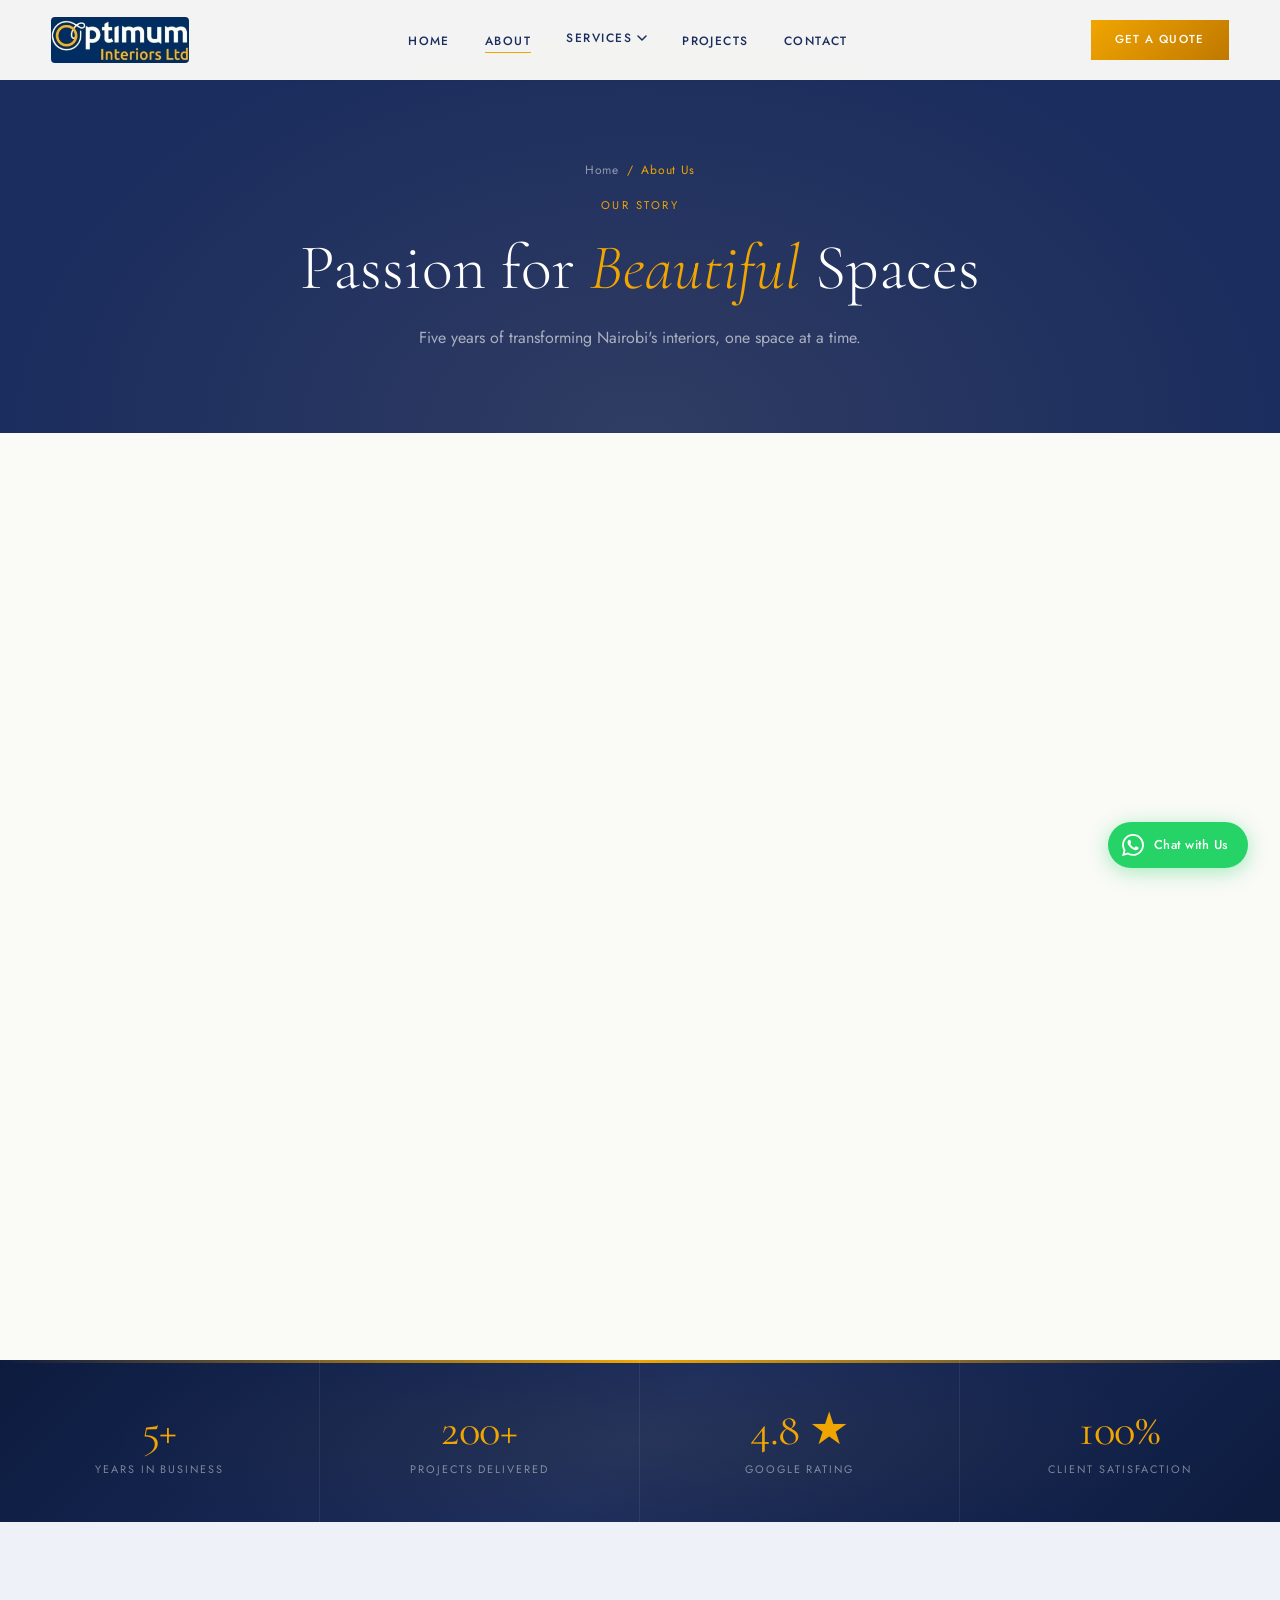
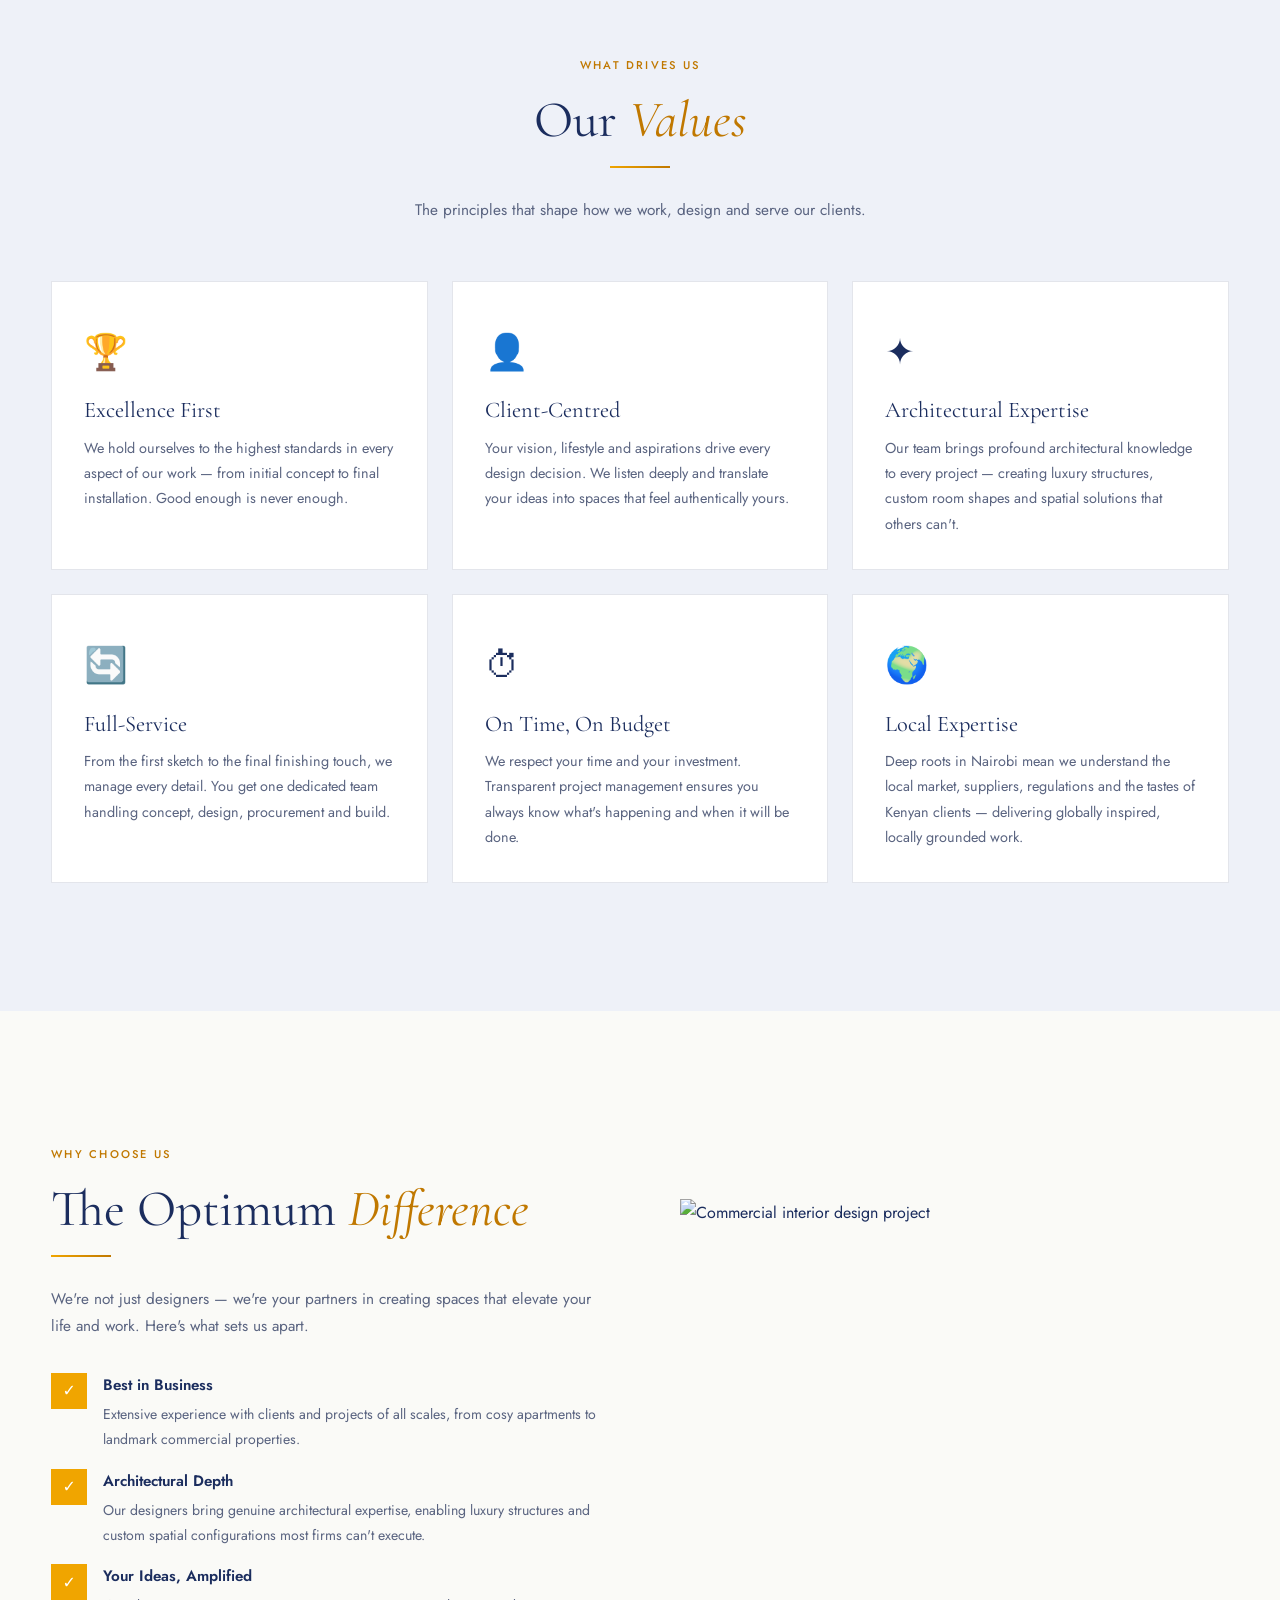
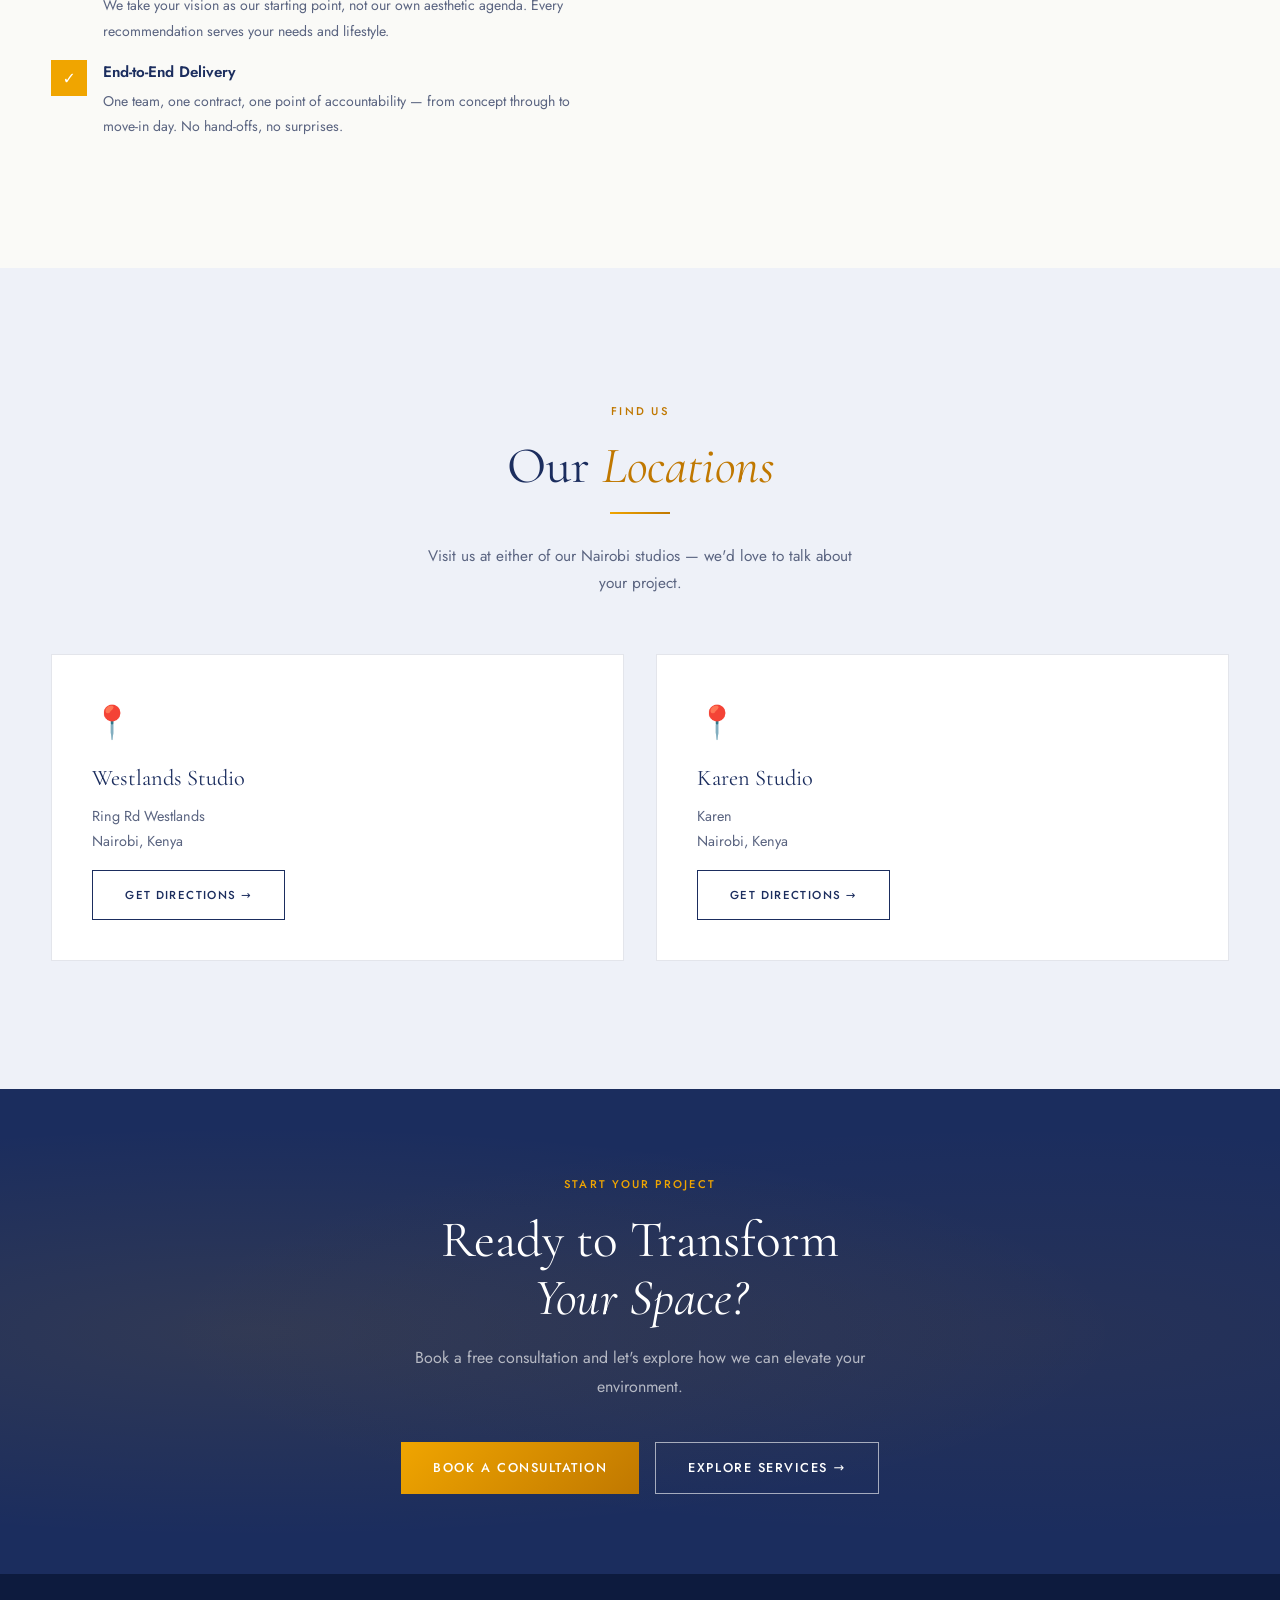
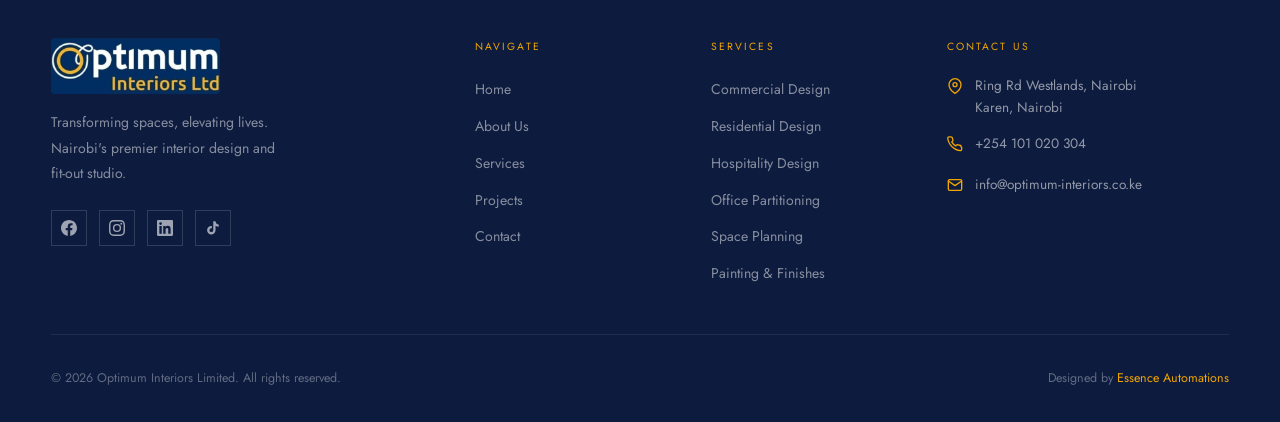
==== commit c41d5c37: "Add mobile Services accordion submenu + fix horizontal overflow - All 5 pages: Services item in mobi" ====
--- a/about.html
+++ b/about.html
@@ -70,7 +70,22 @@
     <ul role="list">
       <li><a href="index.html"    class="nav__mobile-link">Home</a></li>
       <li><a href="about.html"    class="nav__mobile-link active">About</a></li>
-      <li><a href="services.html" class="nav__mobile-link">Services</a></li>
+      <li class="nav__mobile-item--has-sub">
+        <button class="nav__mobile-link nav__mobile-sub-toggle" aria-expanded="false">
+          Services
+          <svg width="10" height="6" viewBox="0 0 10 6" fill="none"><path d="M1 1l4 4 4-4" stroke="currentColor" stroke-width="1.5" stroke-linecap="round" stroke-linejoin="round"/></svg>
+        </button>
+        <ul class="nav__mobile-sub">
+          <li><a href="services.html#commercial"     class="nav__mobile-sub-link">Commercial Design</a></li>
+          <li><a href="services.html#residential"    class="nav__mobile-sub-link">Residential Design</a></li>
+          <li><a href="services.html#hospitality"    class="nav__mobile-sub-link">Hospitality Design</a></li>
+          <li><a href="services.html#healthcare"     class="nav__mobile-sub-link">Healthcare Design</a></li>
+          <li><a href="services.html#corporate"      class="nav__mobile-sub-link">Corporate Design</a></li>
+          <li><a href="services.html#partitions"     class="nav__mobile-sub-link">Office Partitioning</a></li>
+          <li><a href="services.html#space-planning" class="nav__mobile-sub-link">Space Planning</a></li>
+          <li><a href="services.html#painting"       class="nav__mobile-sub-link">Painting &amp; Effects</a></li>
+        </ul>
+      </li>
       <li><a href="projects.html" class="nav__mobile-link">Projects</a></li>
       <li><a href="contact.html"  class="nav__mobile-link">Contact</a></li>
     </ul>
@@ -392,6 +407,15 @@
       mobileMenu.setAttribute('aria-hidden', !isOpen);
     });
 
+    // Mobile submenu accordion
+    document.querySelectorAll('.nav__mobile-sub-toggle').forEach(btn => {
+      btn.addEventListener('click', () => {
+        const sub = btn.nextElementSibling;
+        const isOpen = sub.classList.toggle('open');
+        btn.setAttribute('aria-expanded', isOpen);
+      });
+    });
+
     // Back to top
     const btt = document.getElementById('backToTop');
     window.addEventListener('scroll', () => {
--- a/styles.css
+++ b/styles.css
@@ -34,6 +34,7 @@
   scroll-behavior: smooth;
   font-size: 16px;
   -webkit-text-size-adjust: 100%;
+  overflow-x: hidden;
 }
 
 body {
@@ -42,6 +43,7 @@
   color: var(--dark);
   line-height: 1.7;
   overflow-x: hidden;
+  max-width: 100vw;
 }
 
 img {
@@ -412,6 +414,51 @@
 .nav__mobile-link:hover::before,
 .nav__mobile-link.active::before { opacity: 1; }
 .nav__mobile-link.active { color: var(--accent); }
+/* ── Mobile submenu accordion ── */
+.nav__mobile-sub-toggle {
+  background: none;
+  border: none;
+  cursor: pointer;
+  width: 100%;
+  text-align: left;
+  padding: 0;
+  display: flex;
+  align-items: center;
+  justify-content: space-between;
+}
+.nav__mobile-sub-toggle svg {
+  flex-shrink: 0;
+  transition: transform 0.3s var(--ease);
+  opacity: 0.5;
+}
+.nav__mobile-sub-toggle[aria-expanded="true"] svg { transform: rotate(180deg); opacity: 1; }
+.nav__mobile-sub {
+  max-height: 0;
+  overflow: hidden;
+  transition: max-height 0.4s var(--ease);
+  list-style: none;
+  padding: 0;
+  margin: 0;
+}
+.nav__mobile-sub.open { max-height: 500px; }
+.nav__mobile-sub-link {
+  display: block;
+  font-size: 0.85rem;
+  font-weight: 400;
+  letter-spacing: 0.06em;
+  text-transform: uppercase;
+  color: rgba(255,255,255,0.5);
+  padding: 0.55rem 0 0.55rem 1.2rem;
+  border-left: 2px solid rgba(240,165,0,0.25);
+  margin: 0.2rem 0;
+  transition: color 0.25s, border-color 0.25s, padding-left 0.25s;
+}
+.nav__mobile-sub-link:hover {
+  color: var(--accent);
+  border-left-color: var(--accent);
+  padding-left: 1.6rem;
+}
+
 .nav__mobile-cta {
   margin-top: 2rem;
   width: 100%;
@@ -432,6 +479,7 @@
   display: flex;
   flex-direction: column;
   align-items: center;
+  text-align: center;
   gap: 0.6rem;
   opacity: 0;
   transform: translateY(10px);
@@ -439,14 +487,18 @@
 }
 .nav__mobile.open .nav__mobile-footer { opacity: 1; transform: none; }
 .nav__mobile-footer a {
-  display: flex;
-  align-items: center;
+  display: inline-flex;
+  align-items: center;
+  justify-content: center;
   gap: 0.6rem;
   font-size: 0.82rem;
   color: rgba(255,255,255,0.45);
-  transition: color 0.3s;
-}
-.nav__mobile-footer a:hover { color: var(--accent); }
+  border-bottom: 1px solid rgba(240,165,0,0.3);
+  padding-bottom: 0.15rem;
+  transition: color 0.3s, border-color 0.3s;
+  width: 100%;
+}
+.nav__mobile-footer a:hover { color: var(--accent); border-color: var(--accent); }
 .nav__mobile-footer svg { flex-shrink: 0; }
 
 /* ── Hero ── */
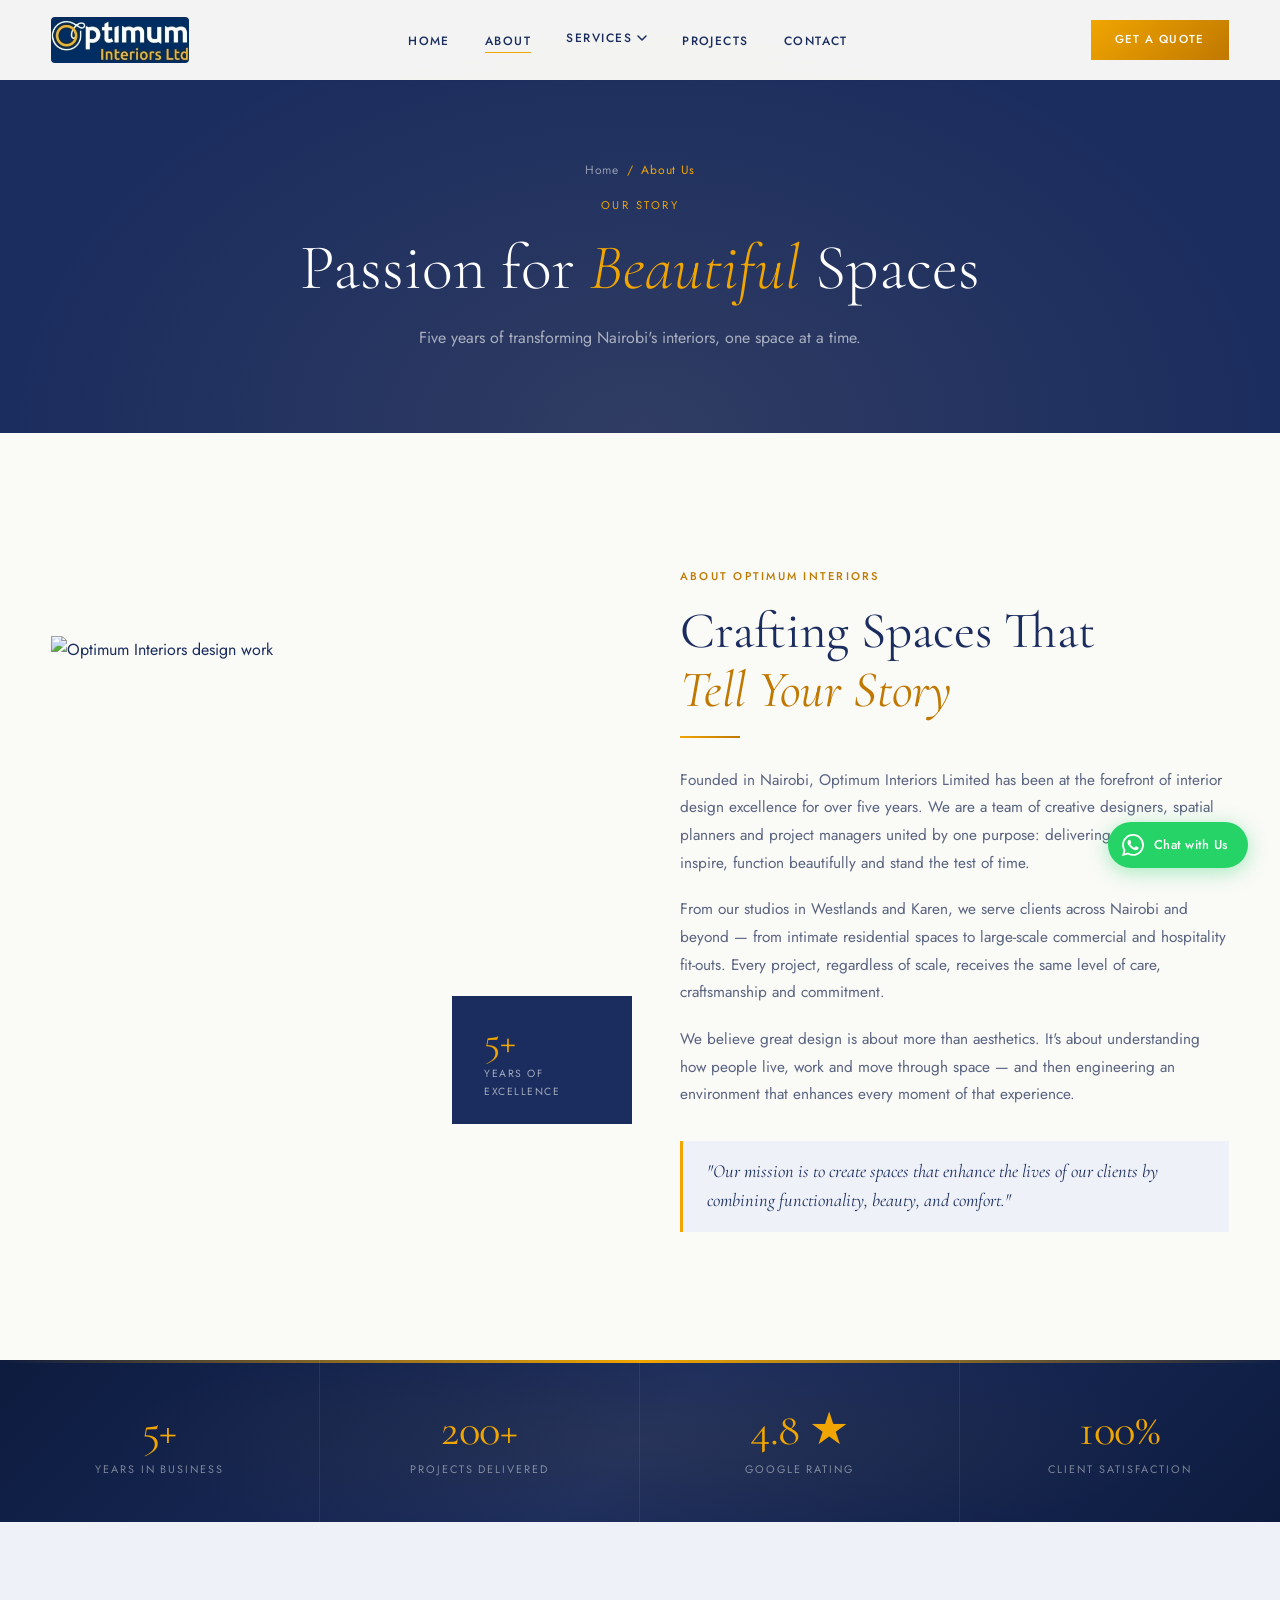
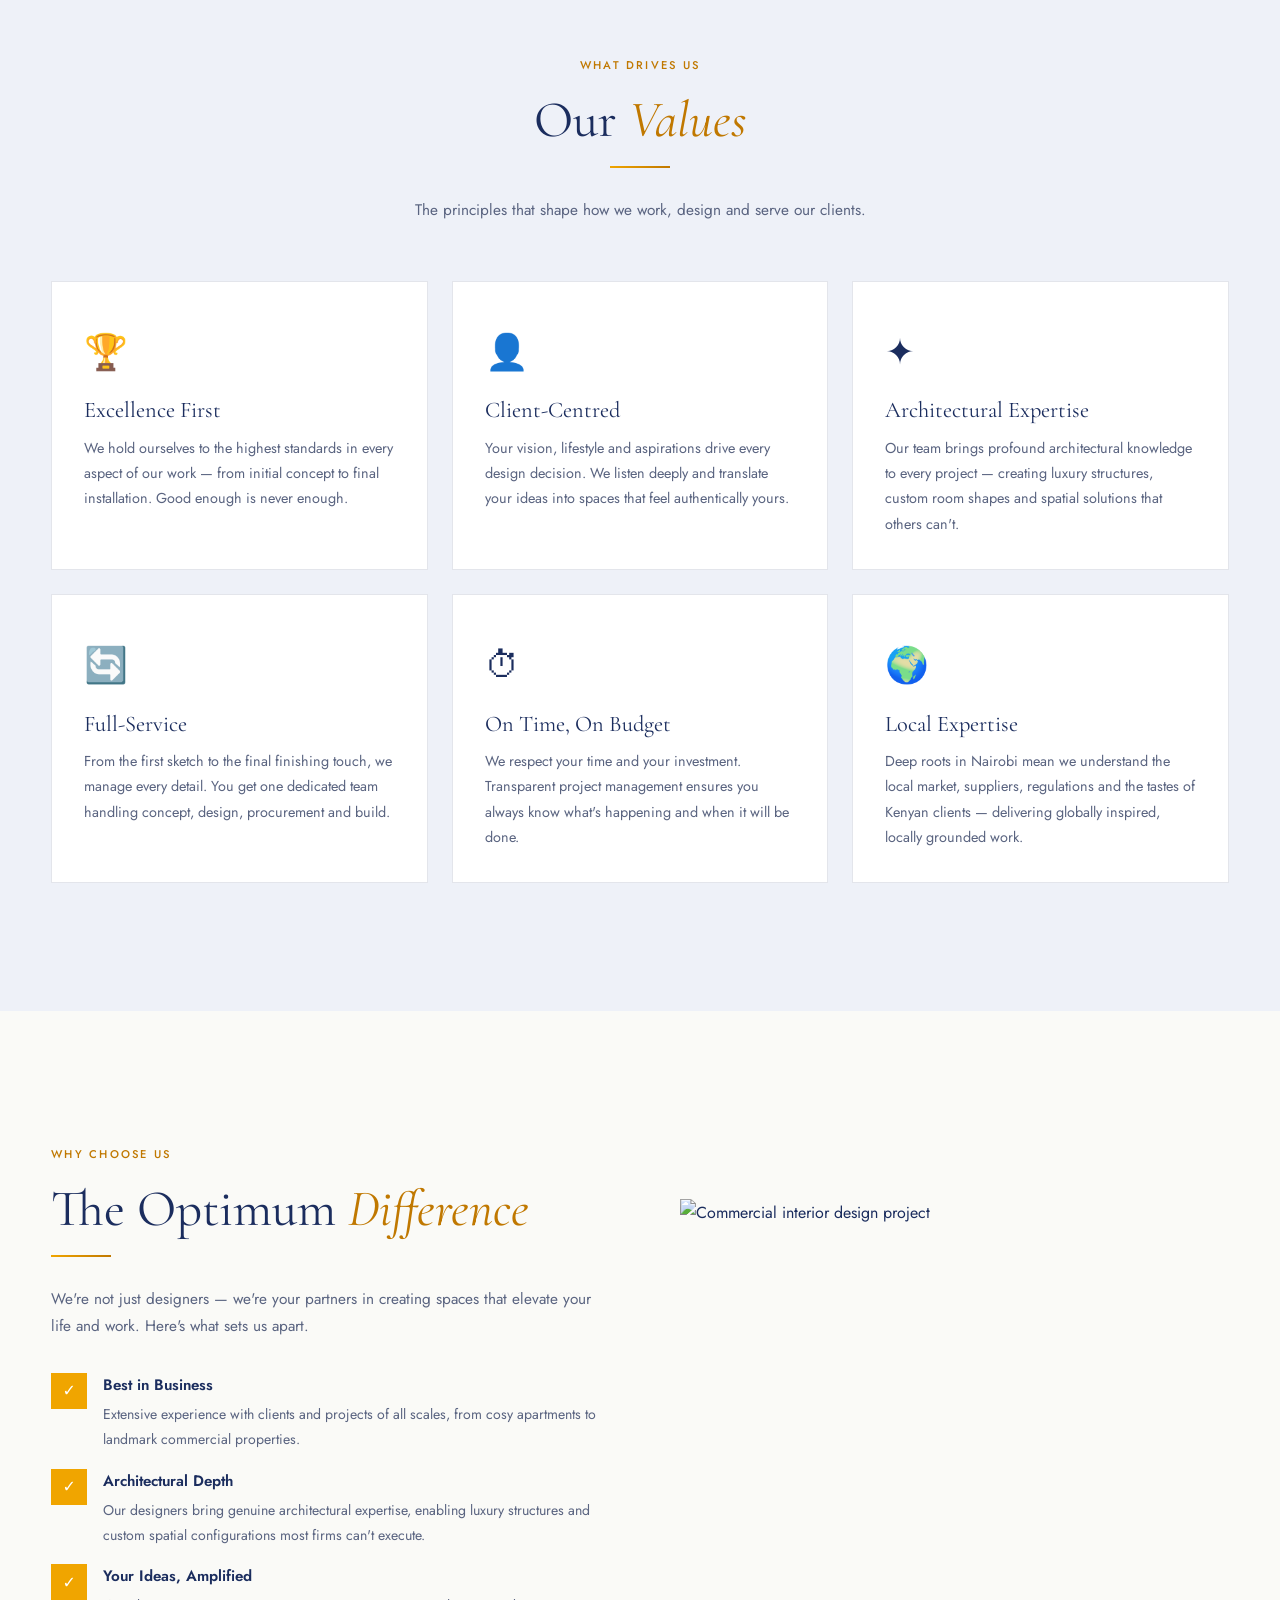
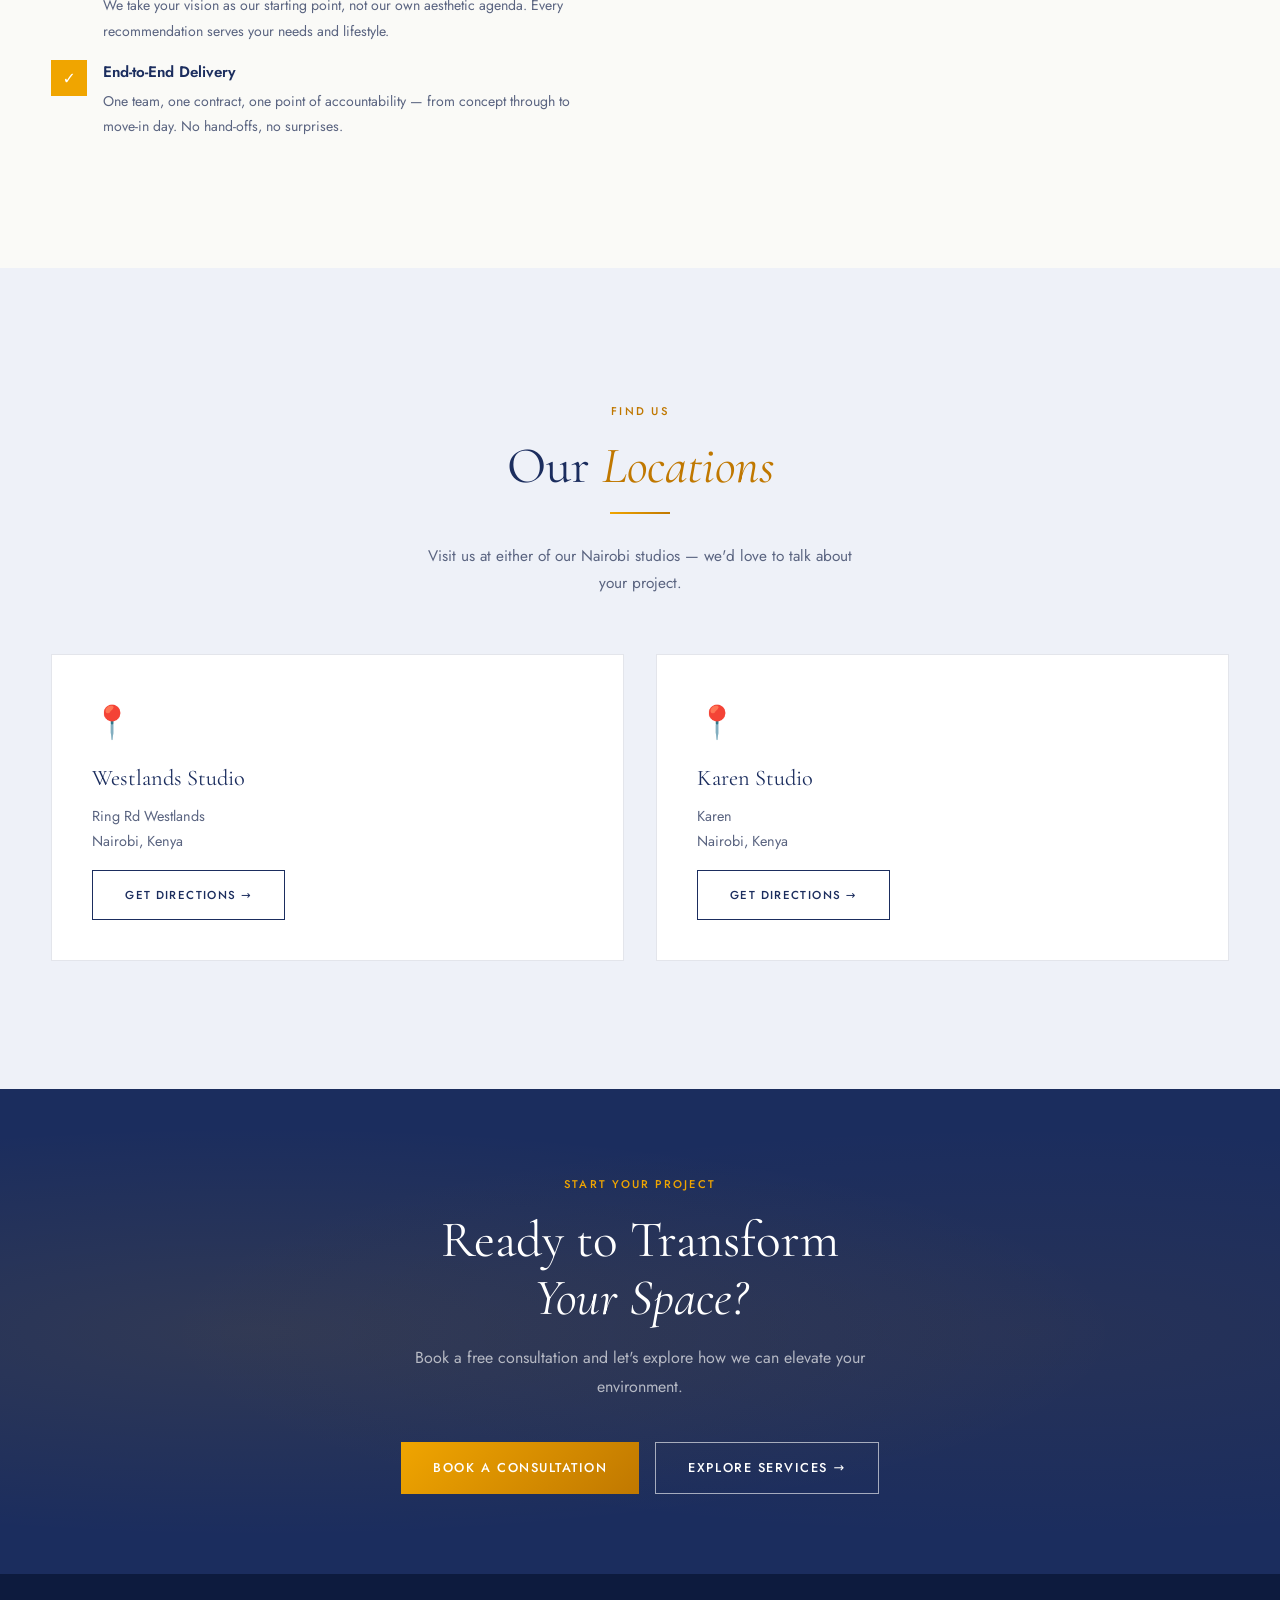
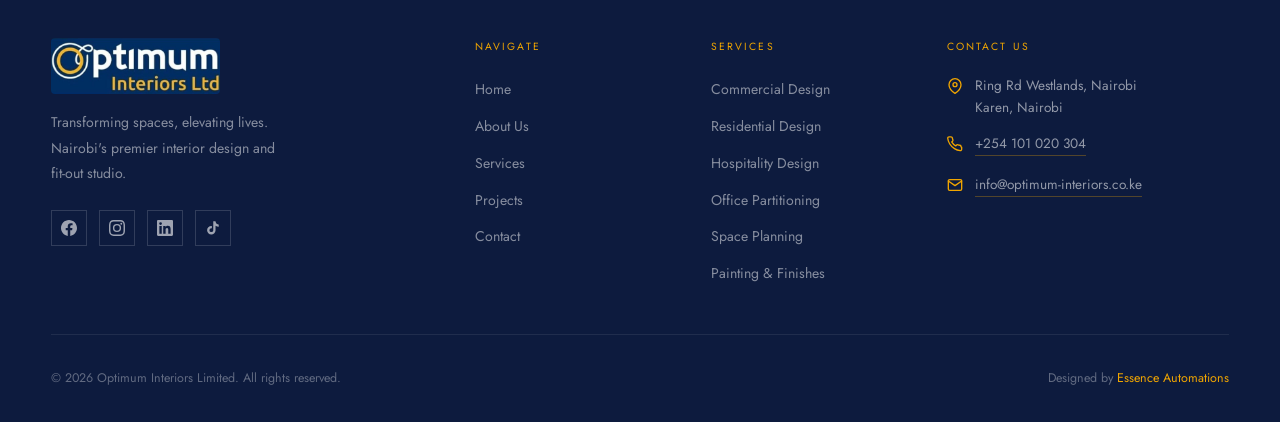
==== commit f9a1dbc5: "Use logo as WhatsApp/OG share image on all pages Co-Authored-By: Claude Sonnet 4.6 <noreply@anthropi" ====
--- a/about.html
+++ b/about.html
@@ -16,16 +16,16 @@
   <meta property="og:type" content="website" />
   <meta property="og:title" content="About Optimum Interiors Limited" />
   <meta property="og:description" content="5+ years transforming spaces across Nairobi. Discover our story, values and the team behind every stunning interior." />
-  <meta property="og:image" content="https://optimum-interiors.co.ke/wp-content/uploads/2023/04/1bc182f90f30d8ee1313fb6e61261764.jpg" />
-  <meta property="og:image:width" content="1200" />
-  <meta property="og:image:height" content="630" />
+  <meta property="og:image" content="https://optimum-interiors.co.ke/Logo.jpeg" />
+  <meta property="og:image:width" content="400" />
+  <meta property="og:image:height" content="400" />
   <meta property="og:image:type" content="image/jpeg" />
   <meta property="og:url" content="https://optimum-interiors.co.ke/about" />
   <meta property="og:site_name" content="Optimum Interiors Limited" />
   <meta name="twitter:card" content="summary_large_image" />
   <meta name="twitter:title" content="About Optimum Interiors Limited" />
   <meta name="twitter:description" content="Nairobi's premier interior design studio. 5+ years of excellence." />
-  <meta name="twitter:image" content="https://optimum-interiors.co.ke/wp-content/uploads/2023/04/1bc182f90f30d8ee1313fb6e61261764.jpg" />
+  <meta name="twitter:image" content="https://optimum-interiors.co.ke/Logo.jpeg" />
 
   <link rel="stylesheet" href="styles.css" />
   <link rel="preconnect" href="https://fonts.googleapis.com" />
--- a/styles.css
+++ b/styles.css
@@ -421,11 +421,15 @@
   cursor: pointer;
   width: 100%;
   text-align: left;
-  padding: 0;
+  padding: 1rem 0;        /* match nav__mobile-link padding exactly */
+  padding-left: 0 !important; /* never indent — override active state */
   display: flex;
   align-items: center;
   justify-content: space-between;
-}
+  gap: 0;
+}
+/* hide the dot indicator — chevron serves this purpose */
+.nav__mobile-sub-toggle::before { display: none !important; }
 .nav__mobile-sub-toggle svg {
   flex-shrink: 0;
   transition: transform 0.3s var(--ease);
@@ -1140,6 +1144,19 @@
   font-size: 0.85rem;
   color: rgba(255,255,255,0.55);
   line-height: 1.6;
+}
+
+/* ── Global: faint gold underline on all tel/mailto links ── */
+a[href^="tel:"],
+a[href^="mailto:"] {
+  border-bottom: 1px solid rgba(240,165,0,0.3);
+  padding-bottom: 0.1rem;
+  transition: color 0.3s, border-color 0.3s;
+}
+a[href^="tel:"]:hover,
+a[href^="mailto:"]:hover {
+  border-color: var(--accent);
+  color: var(--accent);
 }
 
 .footer__bottom {
@@ -1679,7 +1696,13 @@
   .stats__inner { grid-template-columns: repeat(4, 1fr); }
   .services-grid { grid-template-columns: 1fr; }
   .testimonials-grid { grid-template-columns: 1fr; }
-  .footer__grid { grid-template-columns: 1fr; }
+  .footer__grid {
+    grid-template-columns: 1fr;
+    text-align: center;
+  }
+  .footer__socials { justify-content: center; }
+  .footer__links { align-items: center; }
+  .footer__contact-item { justify-content: center; }
   .process-steps { grid-template-columns: 1fr; }
   .form-row { grid-template-columns: 1fr; }
   .about-values { grid-template-columns: 1fr; }
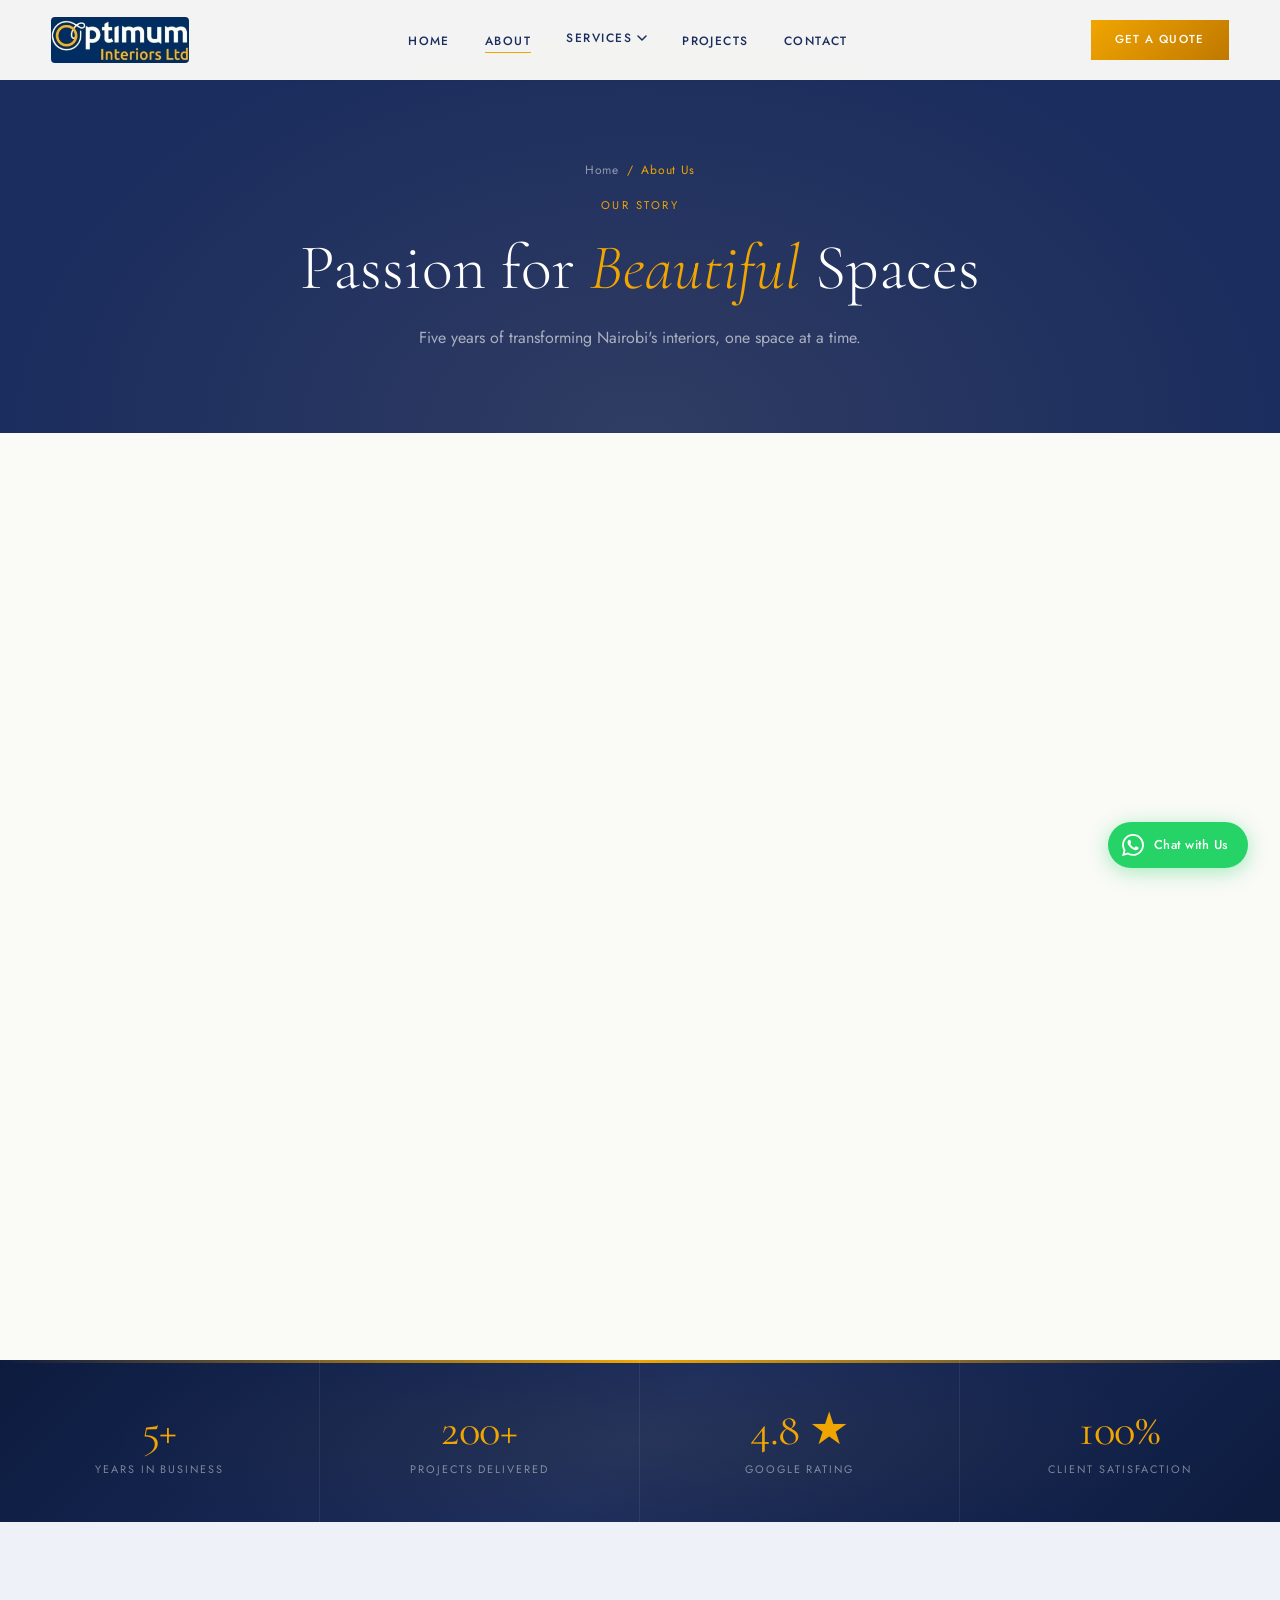
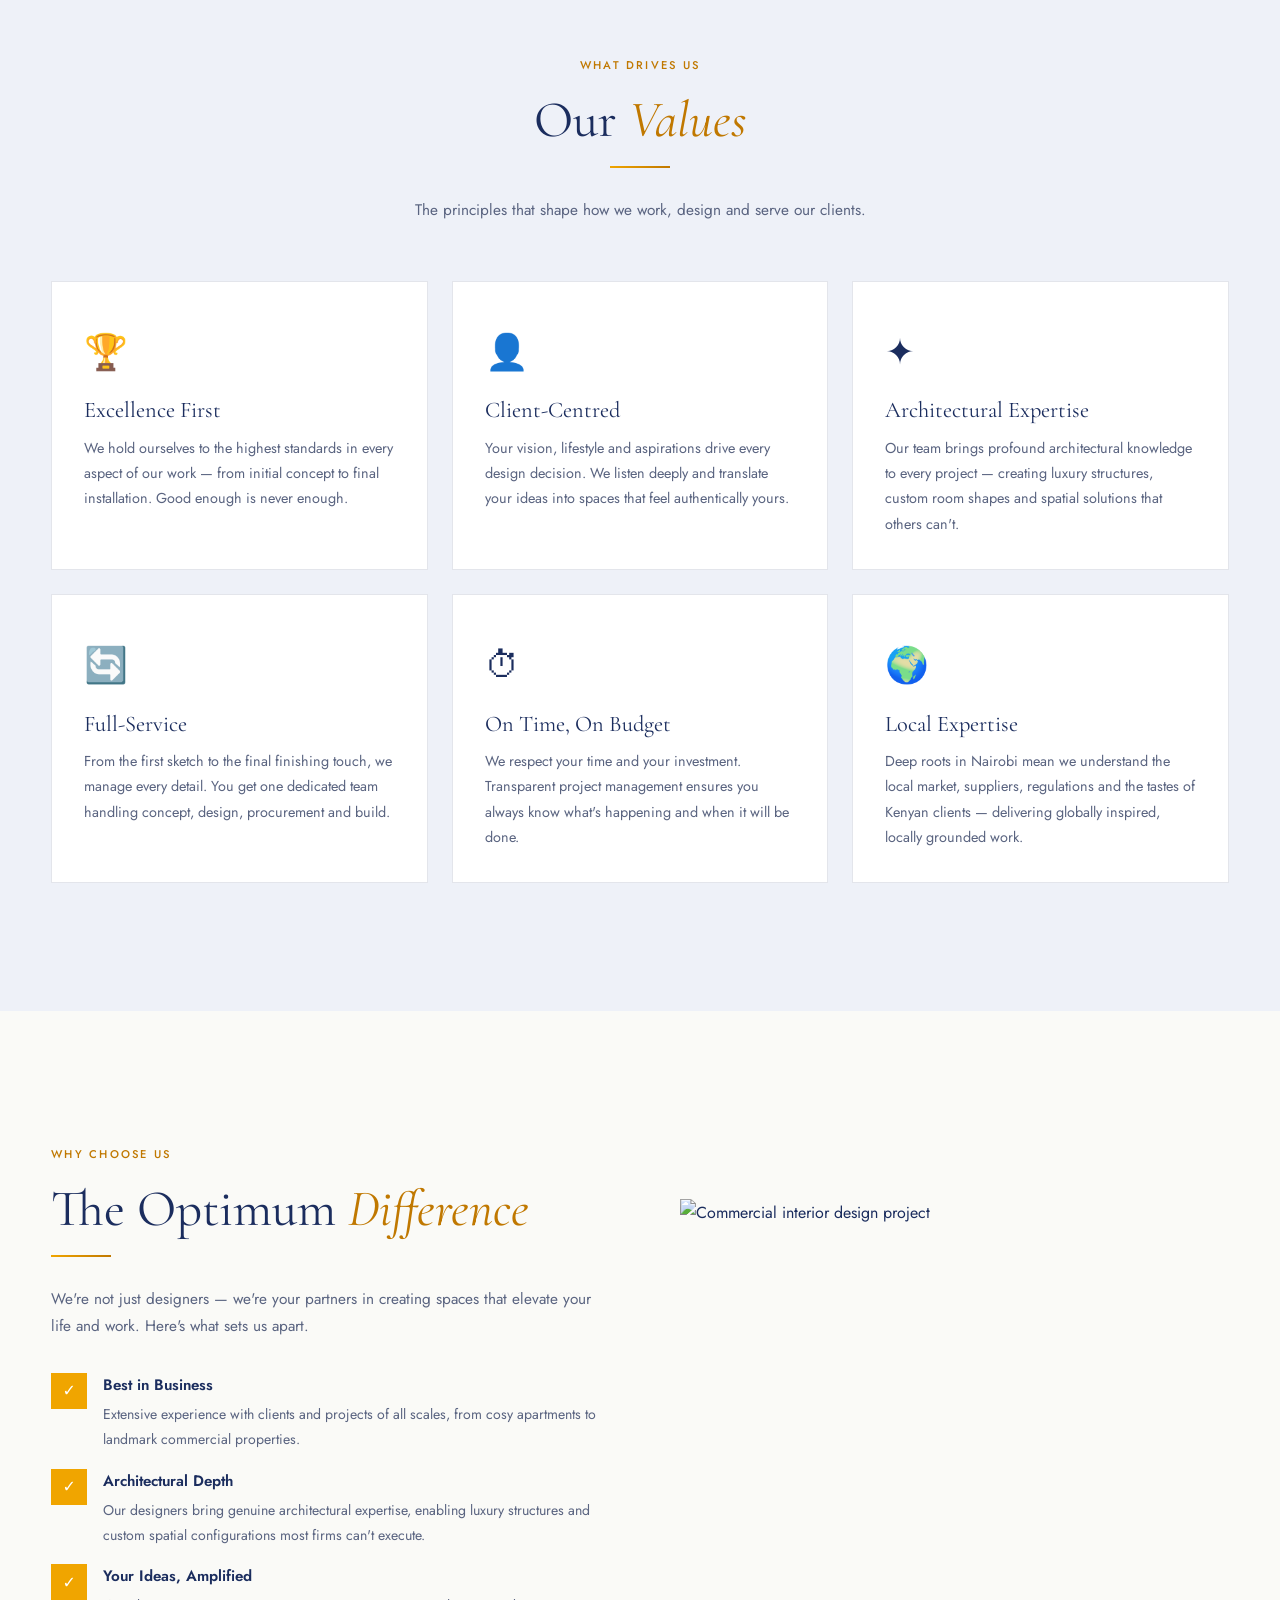
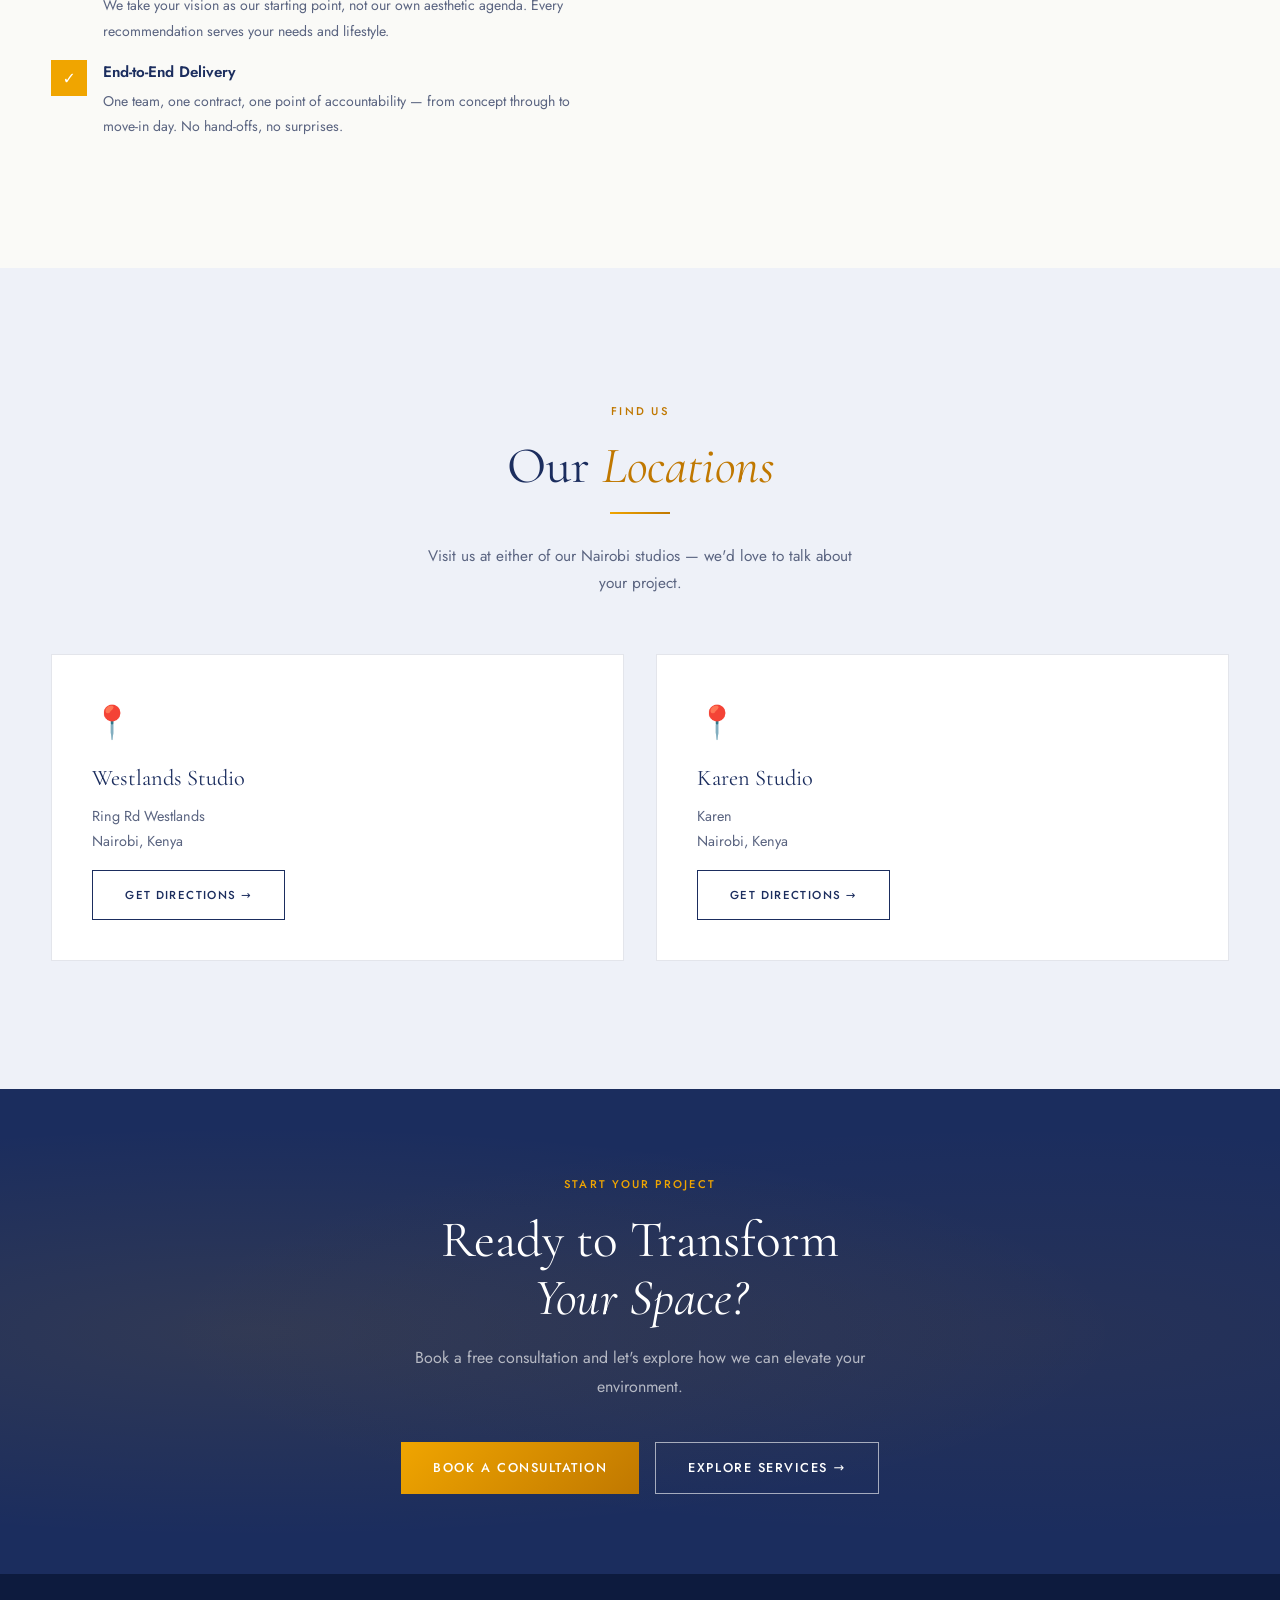
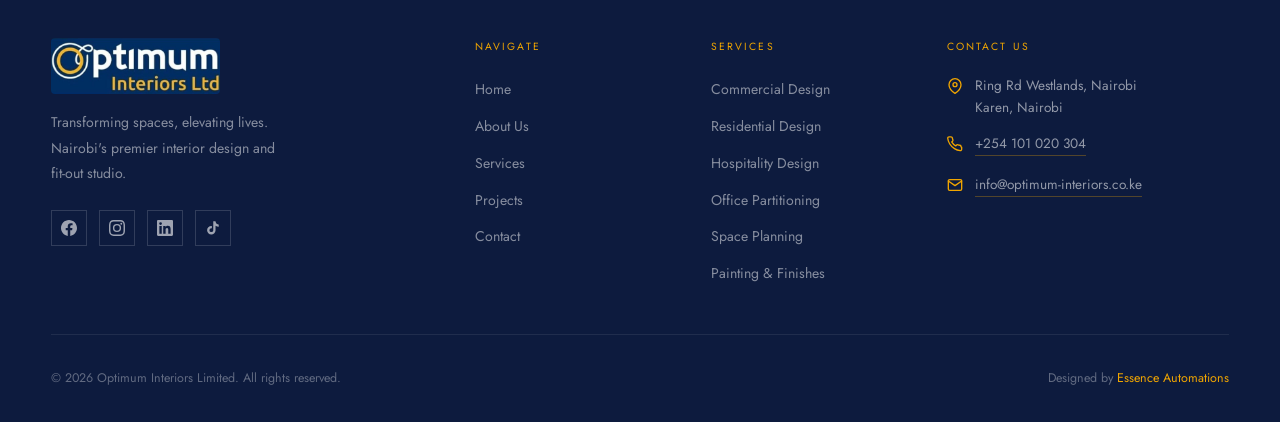
==== commit 2d453942: "Add branded 1200x630 OG share image for WhatsApp previews Navy background with centered logo, gold d" ====
--- a/about.html
+++ b/about.html
@@ -16,16 +16,16 @@
   <meta property="og:type" content="website" />
   <meta property="og:title" content="About Optimum Interiors Limited" />
   <meta property="og:description" content="5+ years transforming spaces across Nairobi. Discover our story, values and the team behind every stunning interior." />
-  <meta property="og:image" content="https://optimum-interiors.co.ke/Logo.jpeg" />
-  <meta property="og:image:width" content="400" />
-  <meta property="og:image:height" content="400" />
+  <meta property="og:image" content="https://raw.githubusercontent.com/joelmuthee/optimum-interiors/master/og-image.jpg" />
+  <meta property="og:image:width" content="1200" />
+  <meta property="og:image:height" content="630" />
   <meta property="og:image:type" content="image/jpeg" />
   <meta property="og:url" content="https://optimum-interiors.co.ke/about" />
   <meta property="og:site_name" content="Optimum Interiors Limited" />
   <meta name="twitter:card" content="summary_large_image" />
   <meta name="twitter:title" content="About Optimum Interiors Limited" />
   <meta name="twitter:description" content="Nairobi's premier interior design studio. 5+ years of excellence." />
-  <meta name="twitter:image" content="https://optimum-interiors.co.ke/Logo.jpeg" />
+  <meta name="twitter:image" content="https://raw.githubusercontent.com/joelmuthee/optimum-interiors/master/og-image.jpg" />
 
   <link rel="stylesheet" href="styles.css" />
   <link rel="preconnect" href="https://fonts.googleapis.com" />
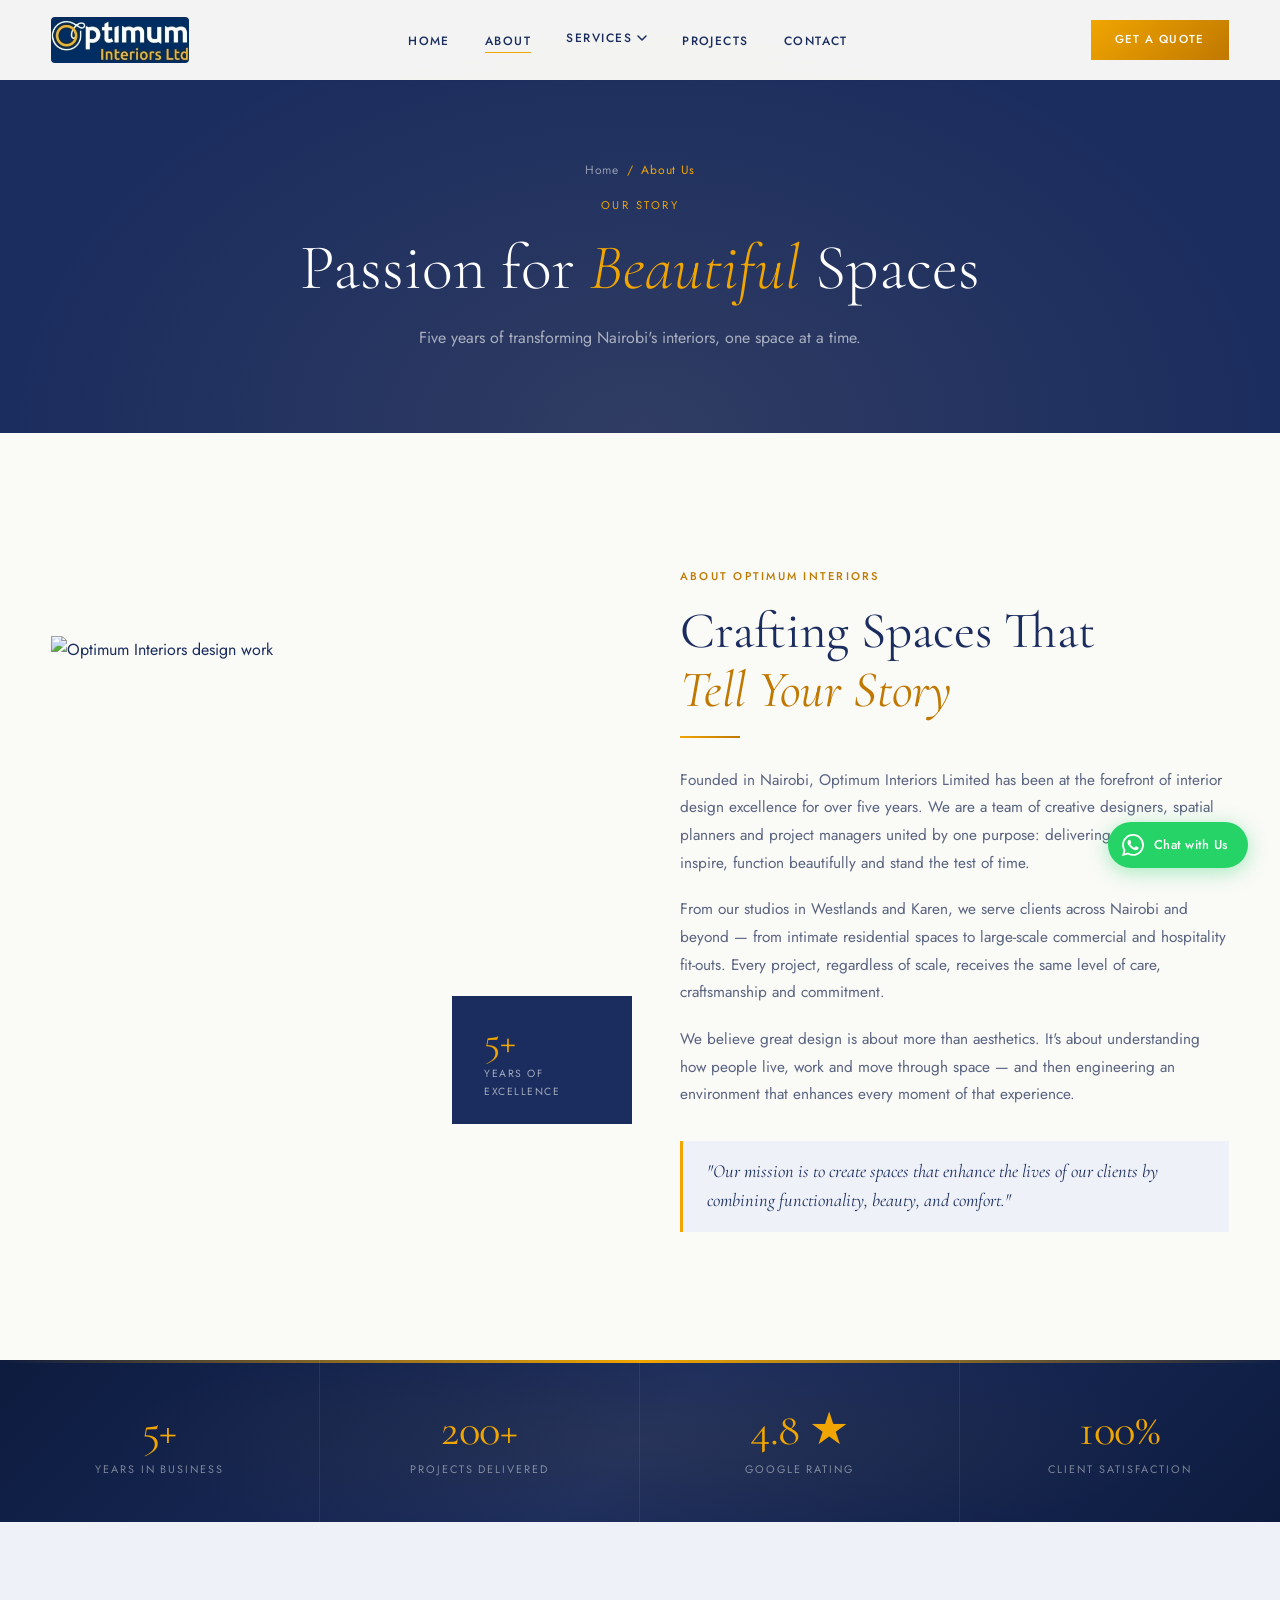
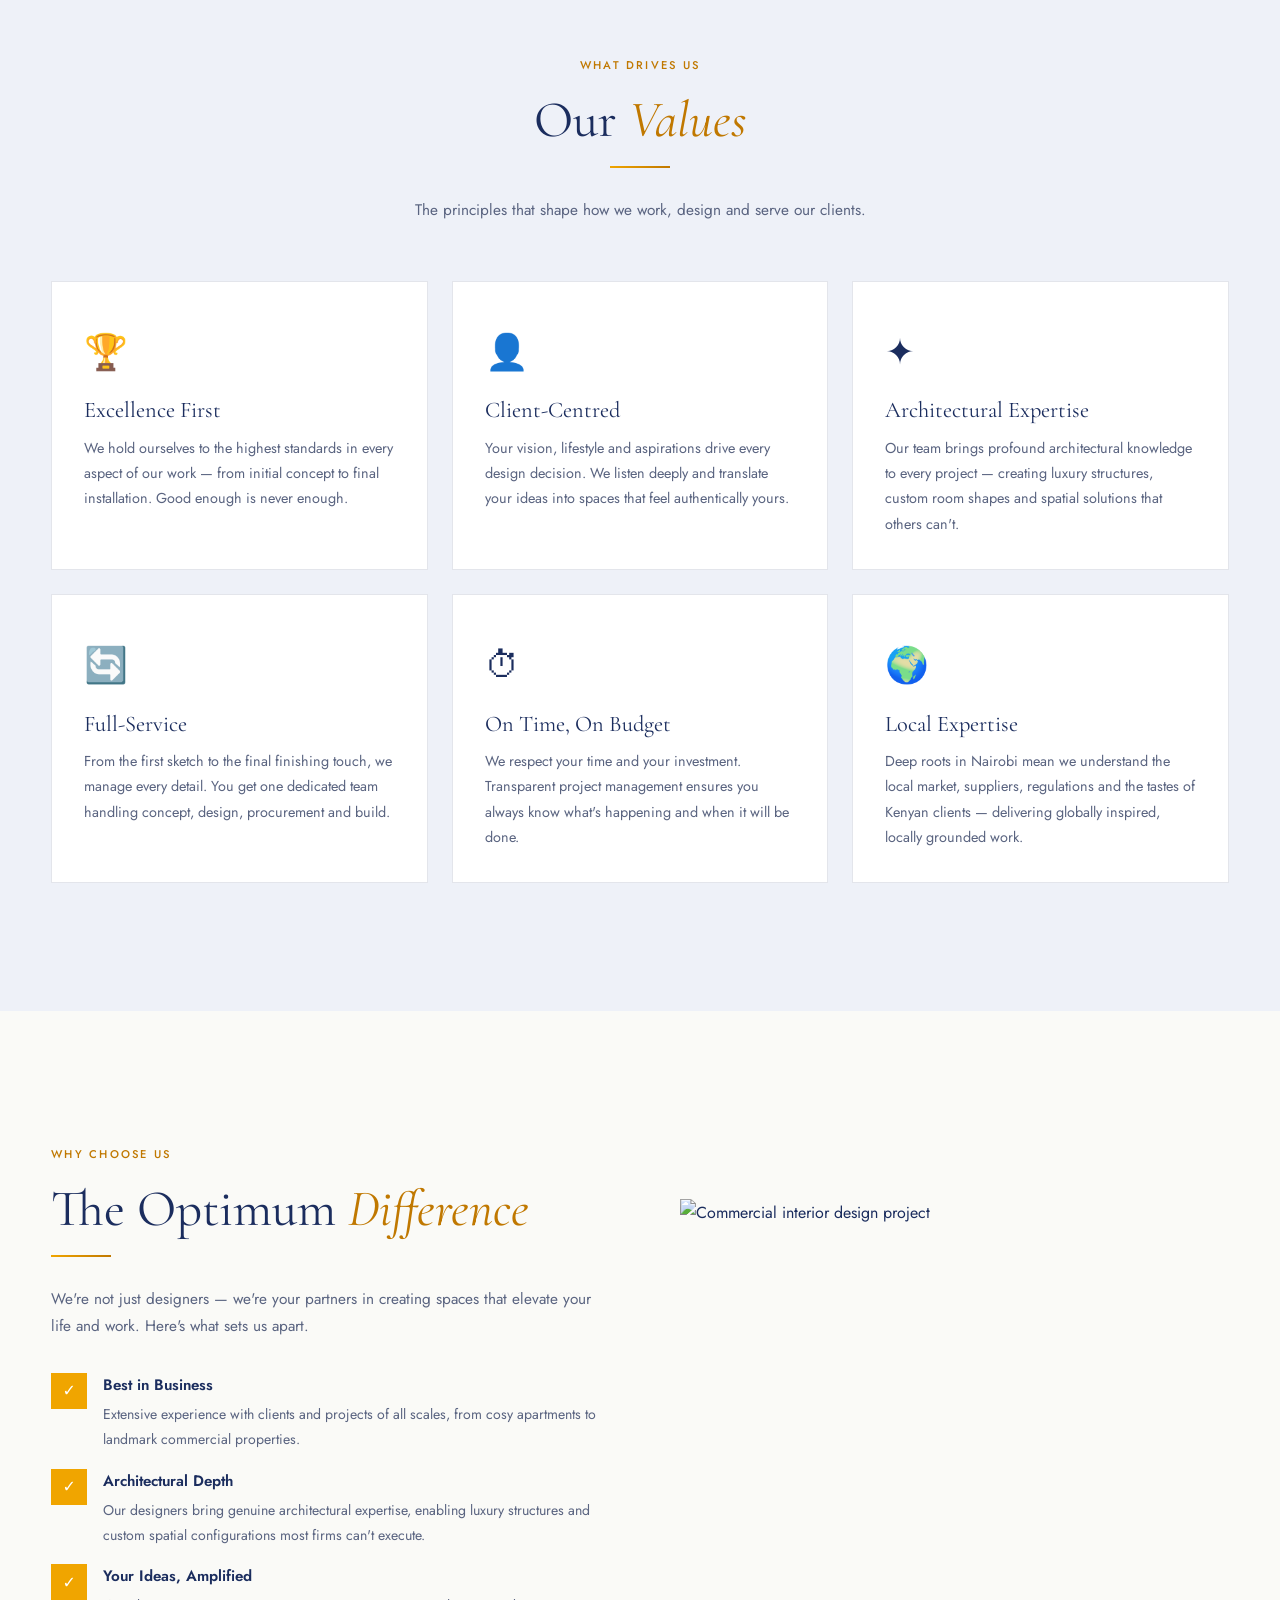
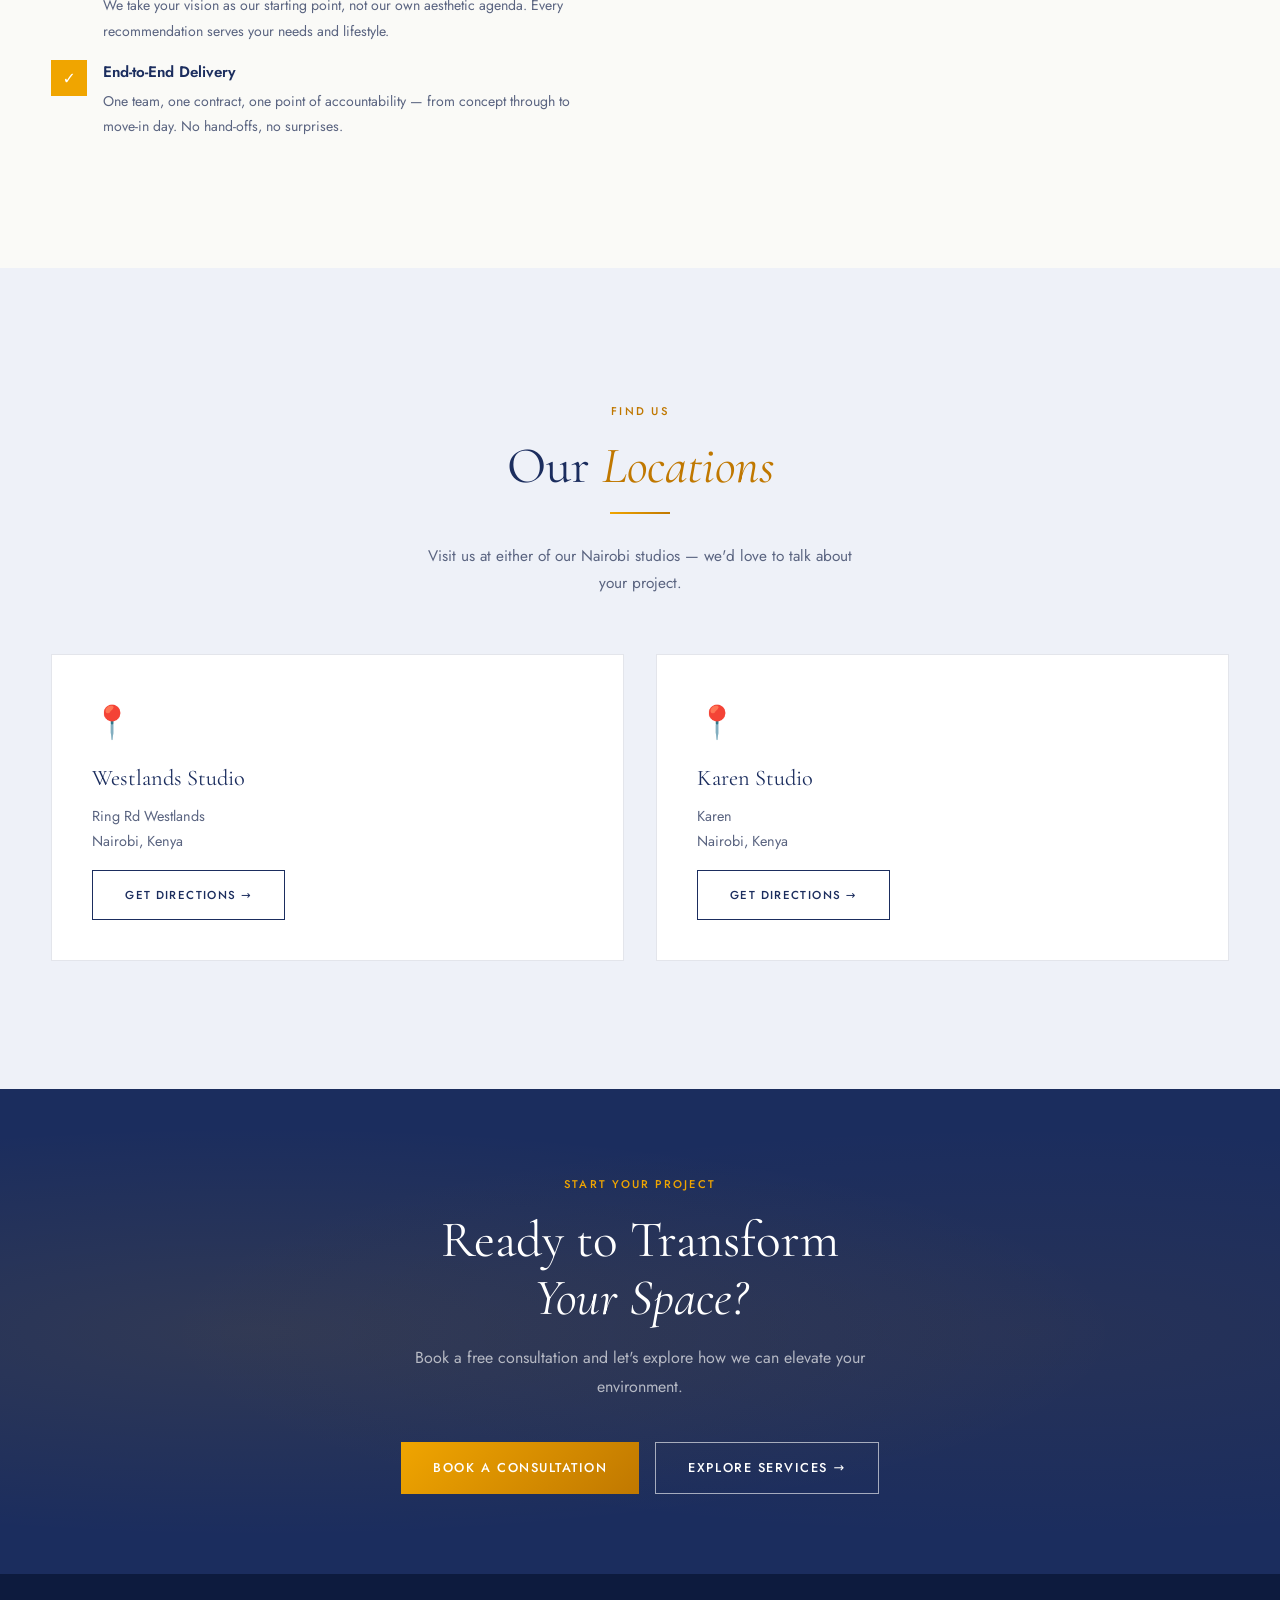
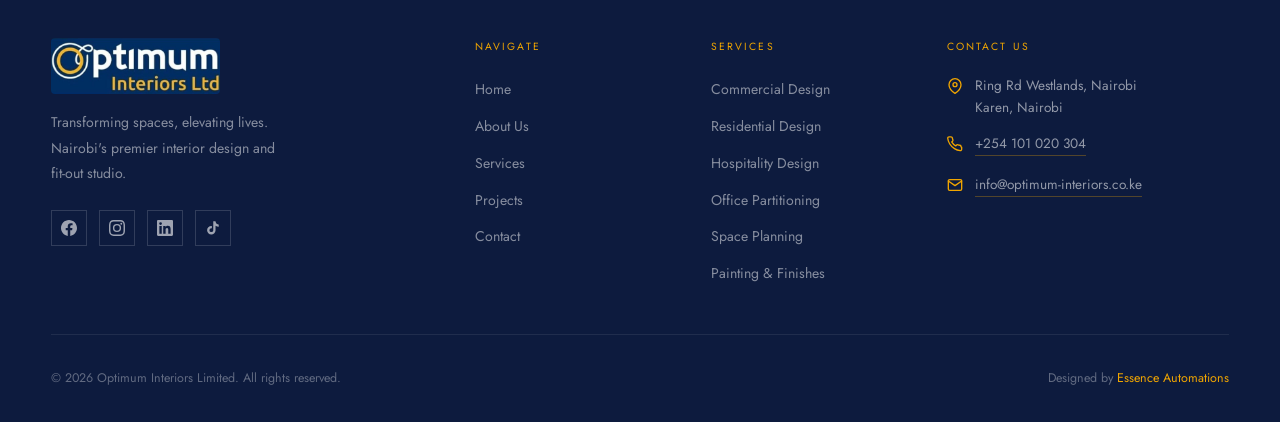
==== commit e7a334c4: "Fix og:url and canonical to use live essenceautomations subdomain Co-Authored-By: Claude Sonnet 4.6 " ====
--- a/about.html
+++ b/about.html
@@ -7,7 +7,7 @@
   <meta name="description" content="Learn about Optimum Interiors Limited — 5+ years crafting luxury interiors across Nairobi. Meet our team, values and mission." />
   <meta name="author" content="Optimum Interiors Limited" />
   <meta name="robots" content="index, follow" />
-  <link rel="canonical" href="https://optimum-interiors.co.ke/about" />
+  <link rel="canonical" href="https://optimum-interiors.essenceautomations.com/about.html" />
   <link rel="icon" type="image/png" sizes="32x32" href="favicon-32.png" />
   <link rel="icon" type="image/png" sizes="16x16" href="favicon-16.png" />
   <link rel="apple-touch-icon" sizes="180x180" href="apple-touch-icon.png" />
@@ -20,7 +20,7 @@
   <meta property="og:image:width" content="1200" />
   <meta property="og:image:height" content="630" />
   <meta property="og:image:type" content="image/jpeg" />
-  <meta property="og:url" content="https://optimum-interiors.co.ke/about" />
+  <meta property="og:url" content="https://optimum-interiors.essenceautomations.com/about.html" />
   <meta property="og:site_name" content="Optimum Interiors Limited" />
   <meta name="twitter:card" content="summary_large_image" />
   <meta name="twitter:title" content="About Optimum Interiors Limited" />
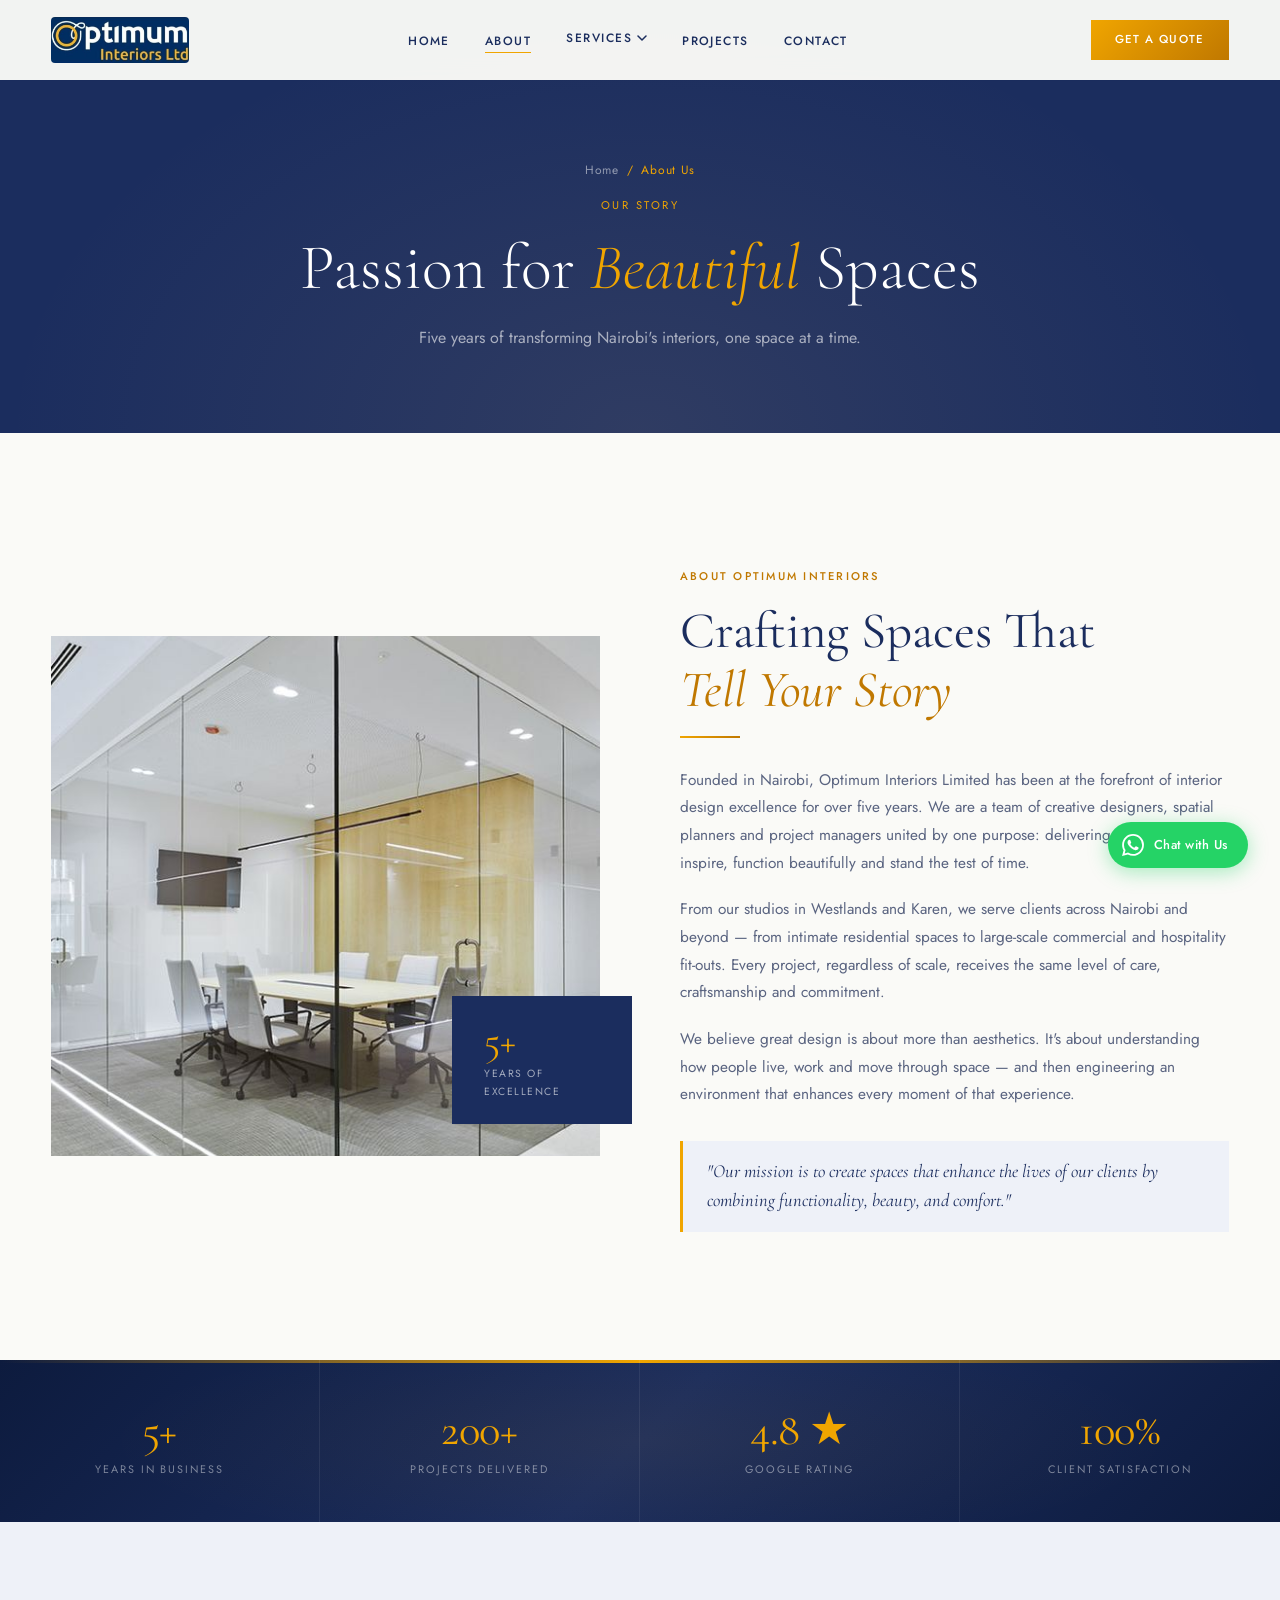
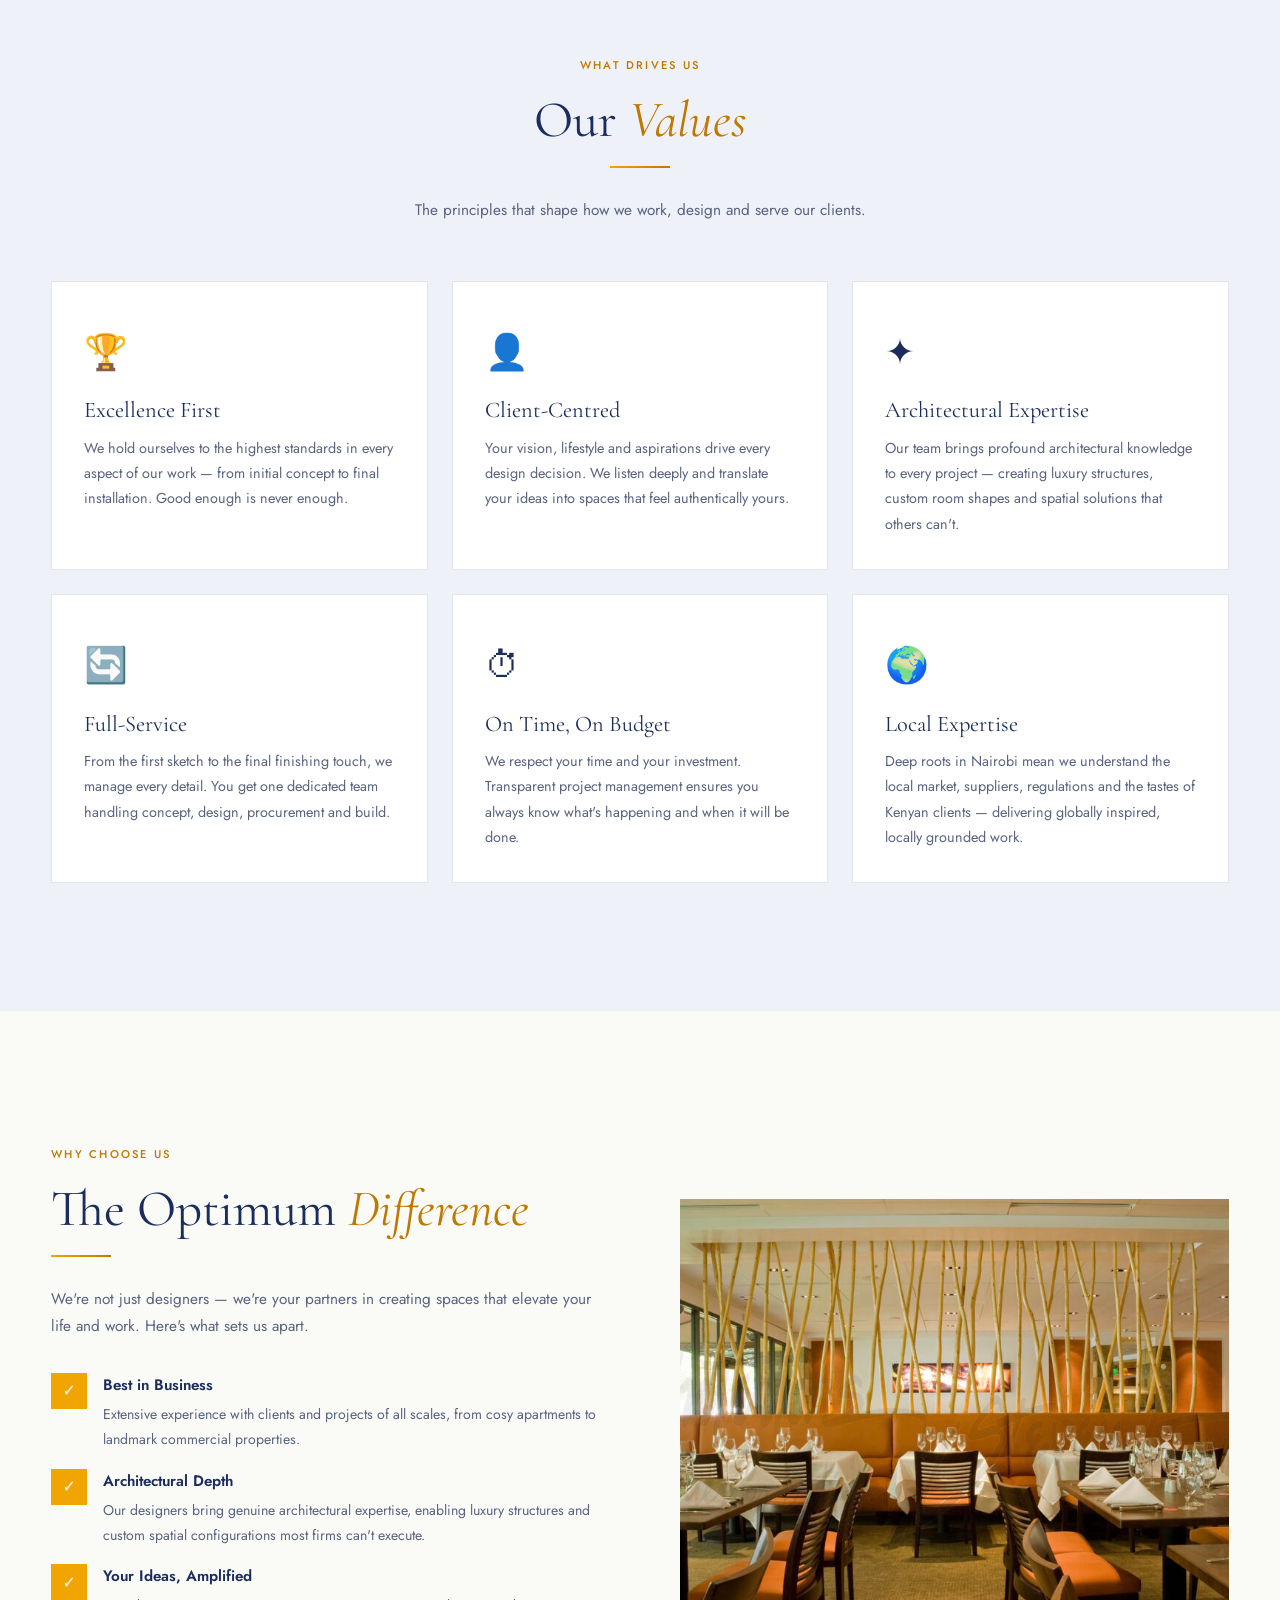
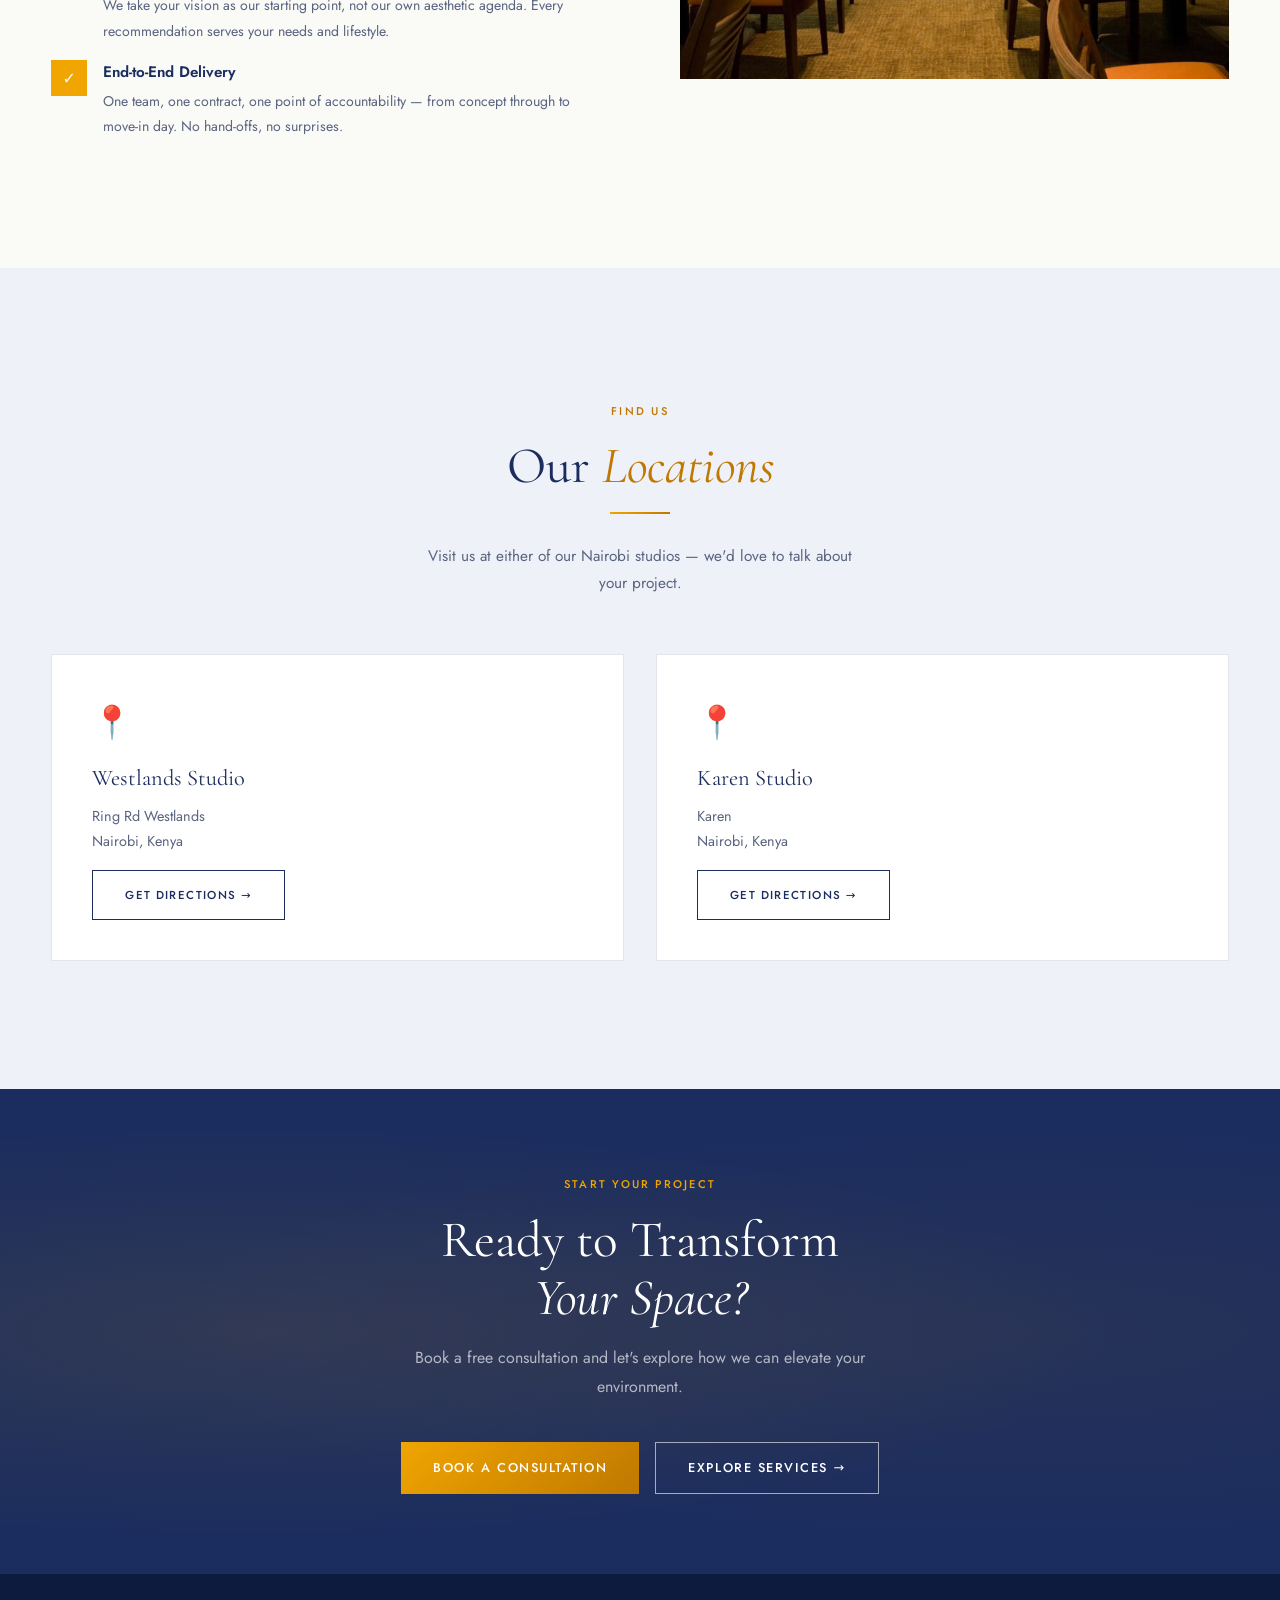
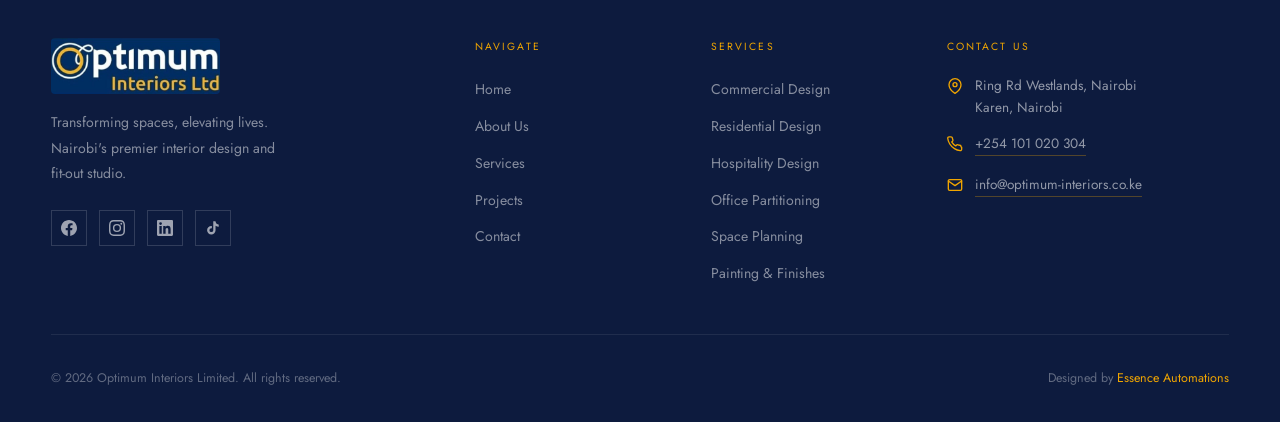
==== commit e6a1ad3a: "Replace all remote WordPress image URLs with local imgs/ + images/ assets - Bulk-replaced all https:" ====
--- a/about.html
+++ b/about.html
@@ -1,4 +1,4 @@
-<!DOCTYPE html>
+﻿<!DOCTYPE html>
 <html lang="en">
 <head>
   <meta charset="UTF-8" />
@@ -126,7 +126,7 @@
         <div class="about-intro">
           <div class="reveal-left" style="position:relative;">
             <img
-              src="https://optimum-interiors.co.ke/wp-content/uploads/2023/04/1bc182f90f30d8ee1313fb6e61261764.jpg"
+              src="imgs/1bc182f90f30d8ee1313fb6e61261764.jpg"
               alt="Optimum Interiors design work"
               style="width:100%; height:520px; object-fit:cover;"
             />
@@ -259,7 +259,7 @@
           </div>
           <div class="reveal-right split-grid__media">
             <img
-              src="https://optimum-interiors.co.ke/wp-content/uploads/2023/04/Commercial_Interior_Design_StevenG-1024x649.jpg"
+              src="imgs/Commercial_Interior_Design_StevenG-1024x649.jpg"
               alt="Commercial interior design project"
               style="width:100%; height:480px; object-fit:cover;"
               loading="lazy"
--- a/styles.css
+++ b/styles.css
@@ -518,6 +518,7 @@
 .hero__bg {
   position: absolute;
   inset: 0;
+  background-color: #0D1B3E; /* instant dark fallback while image loads */
   background-size: cover;
   background-position: center;
   transform: scale(1.05);
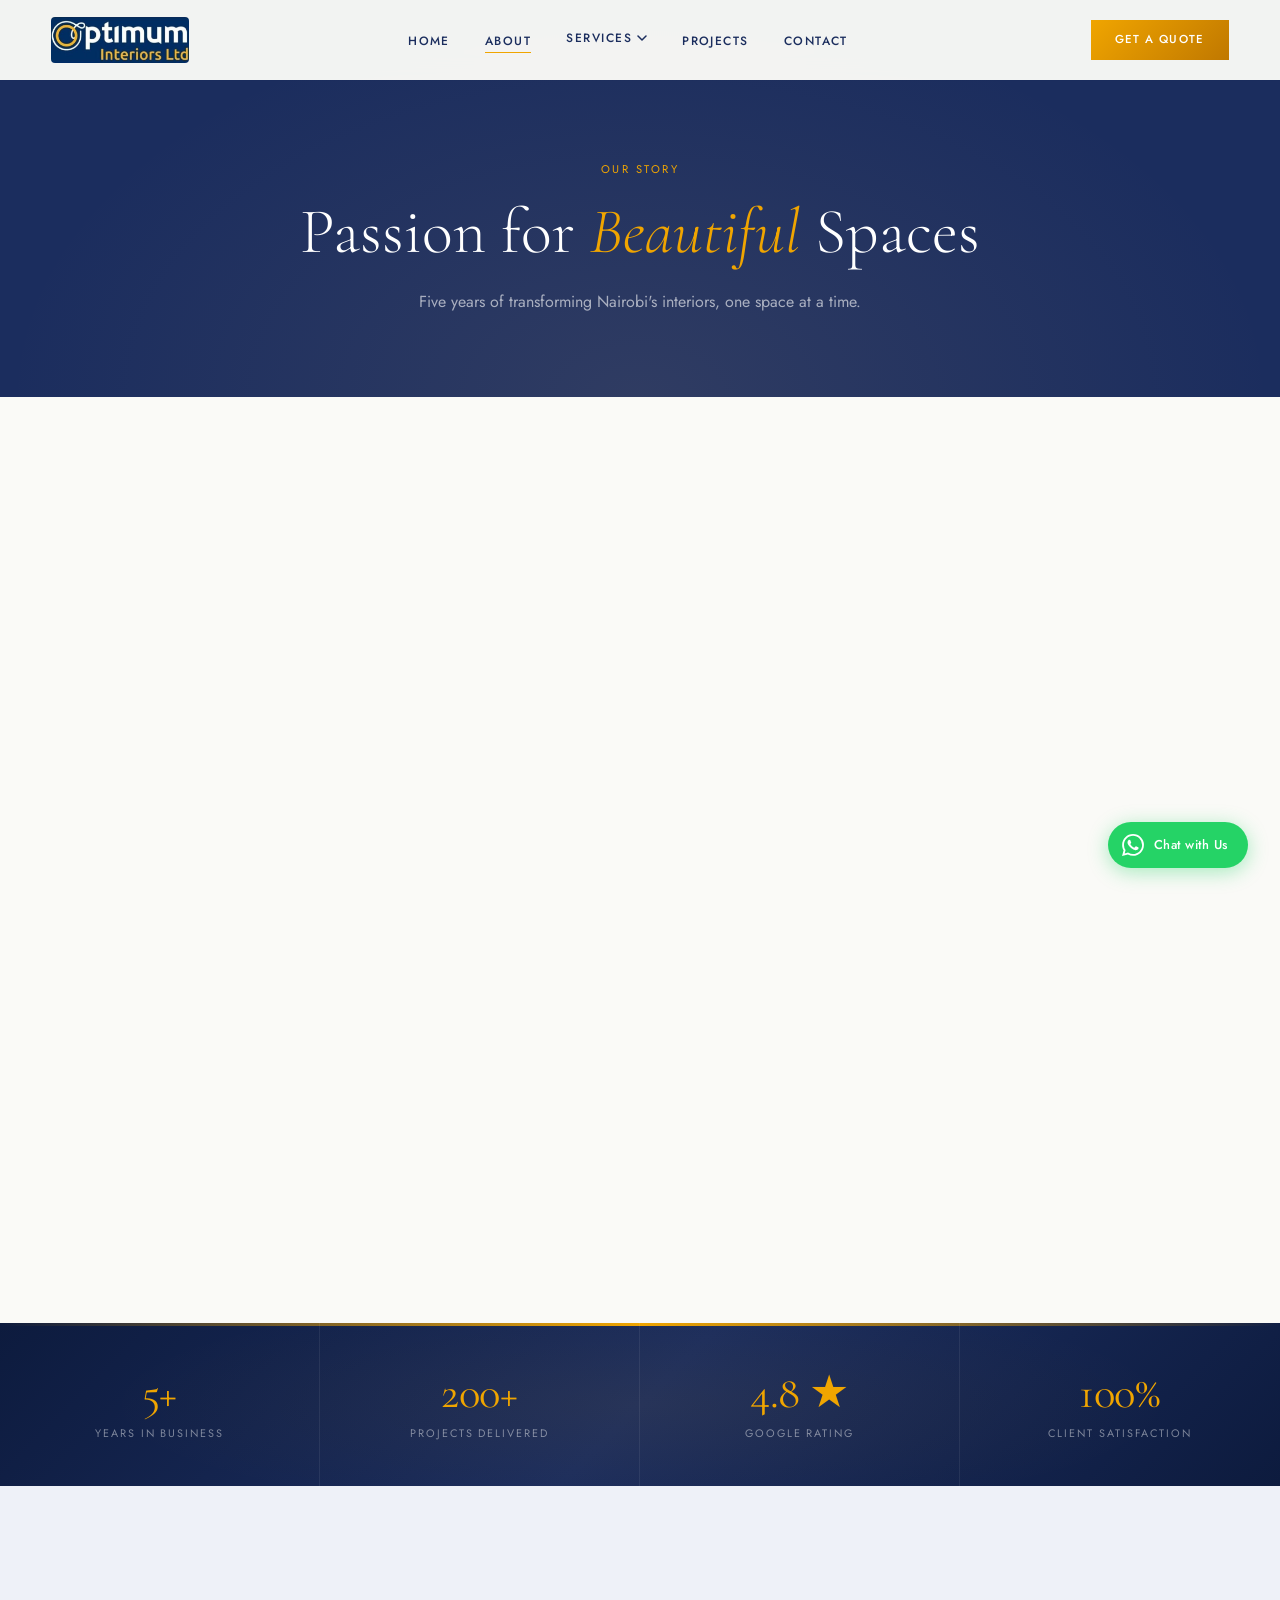
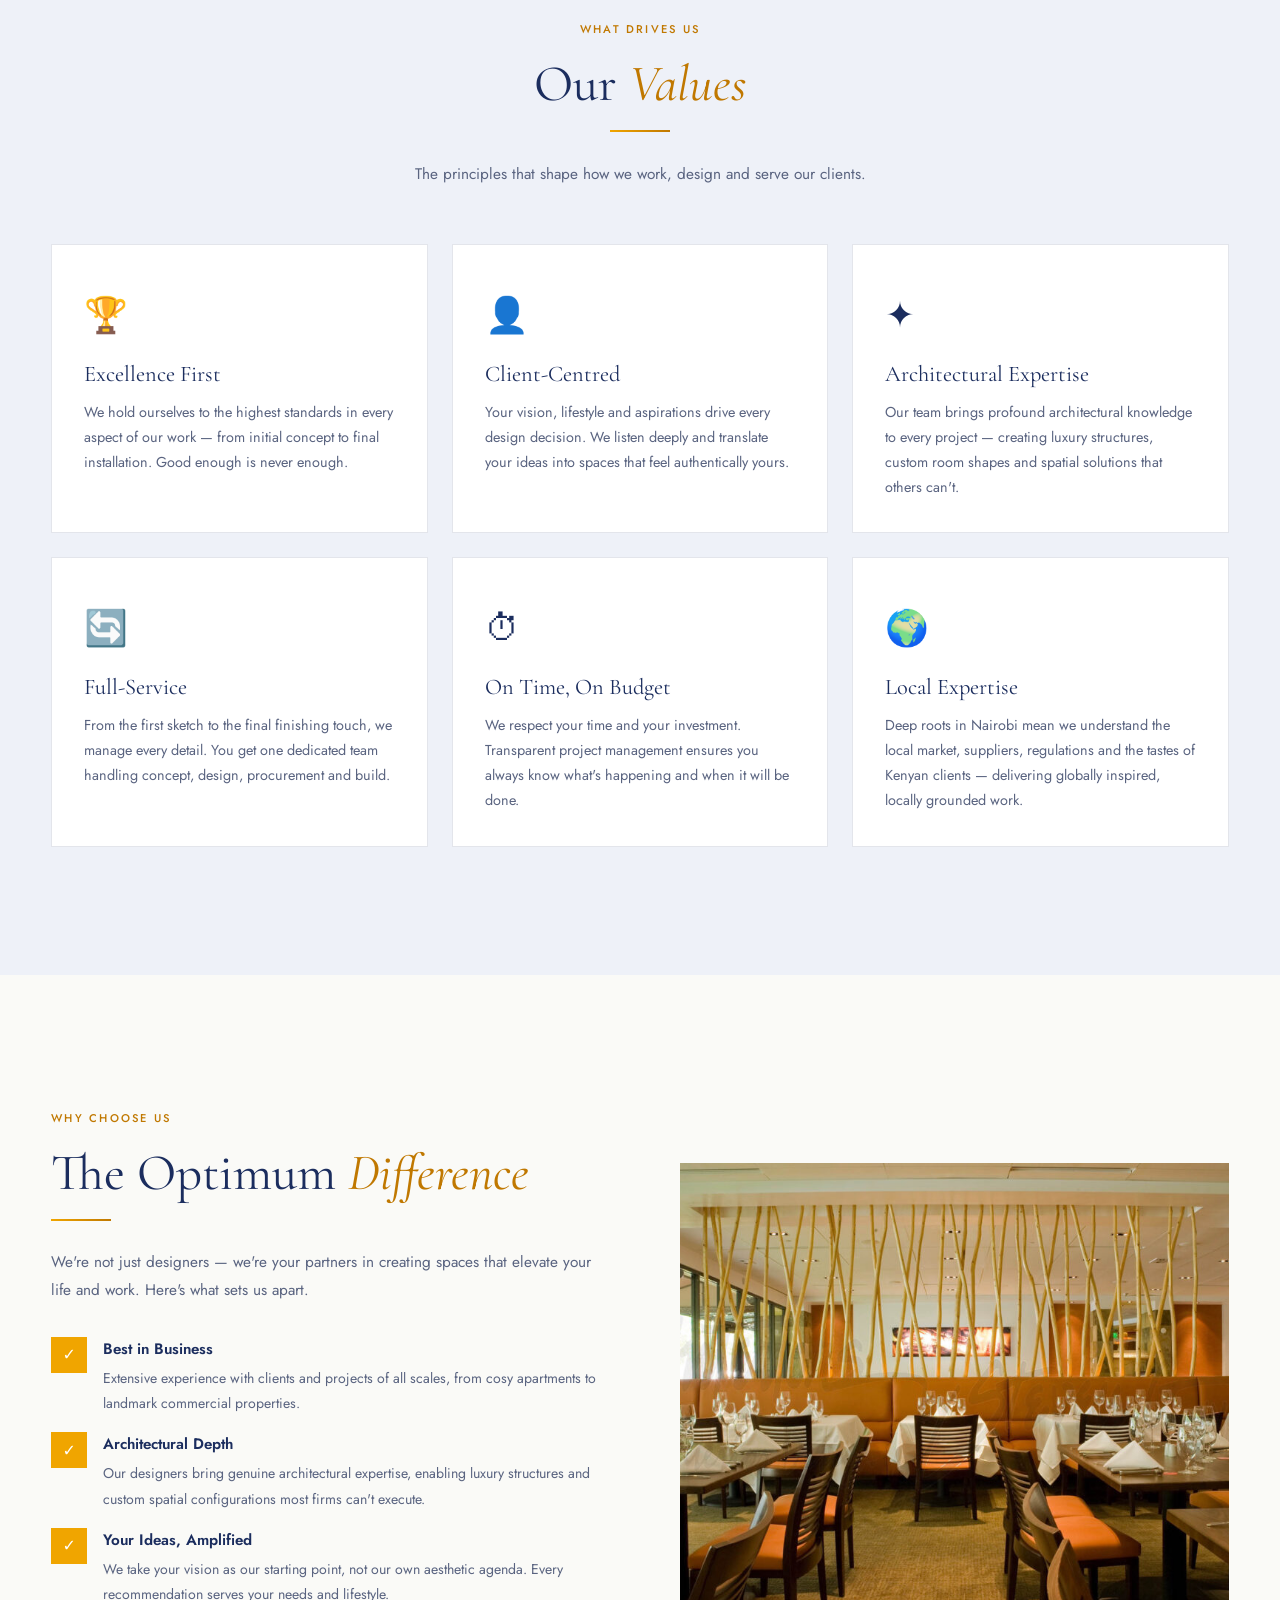
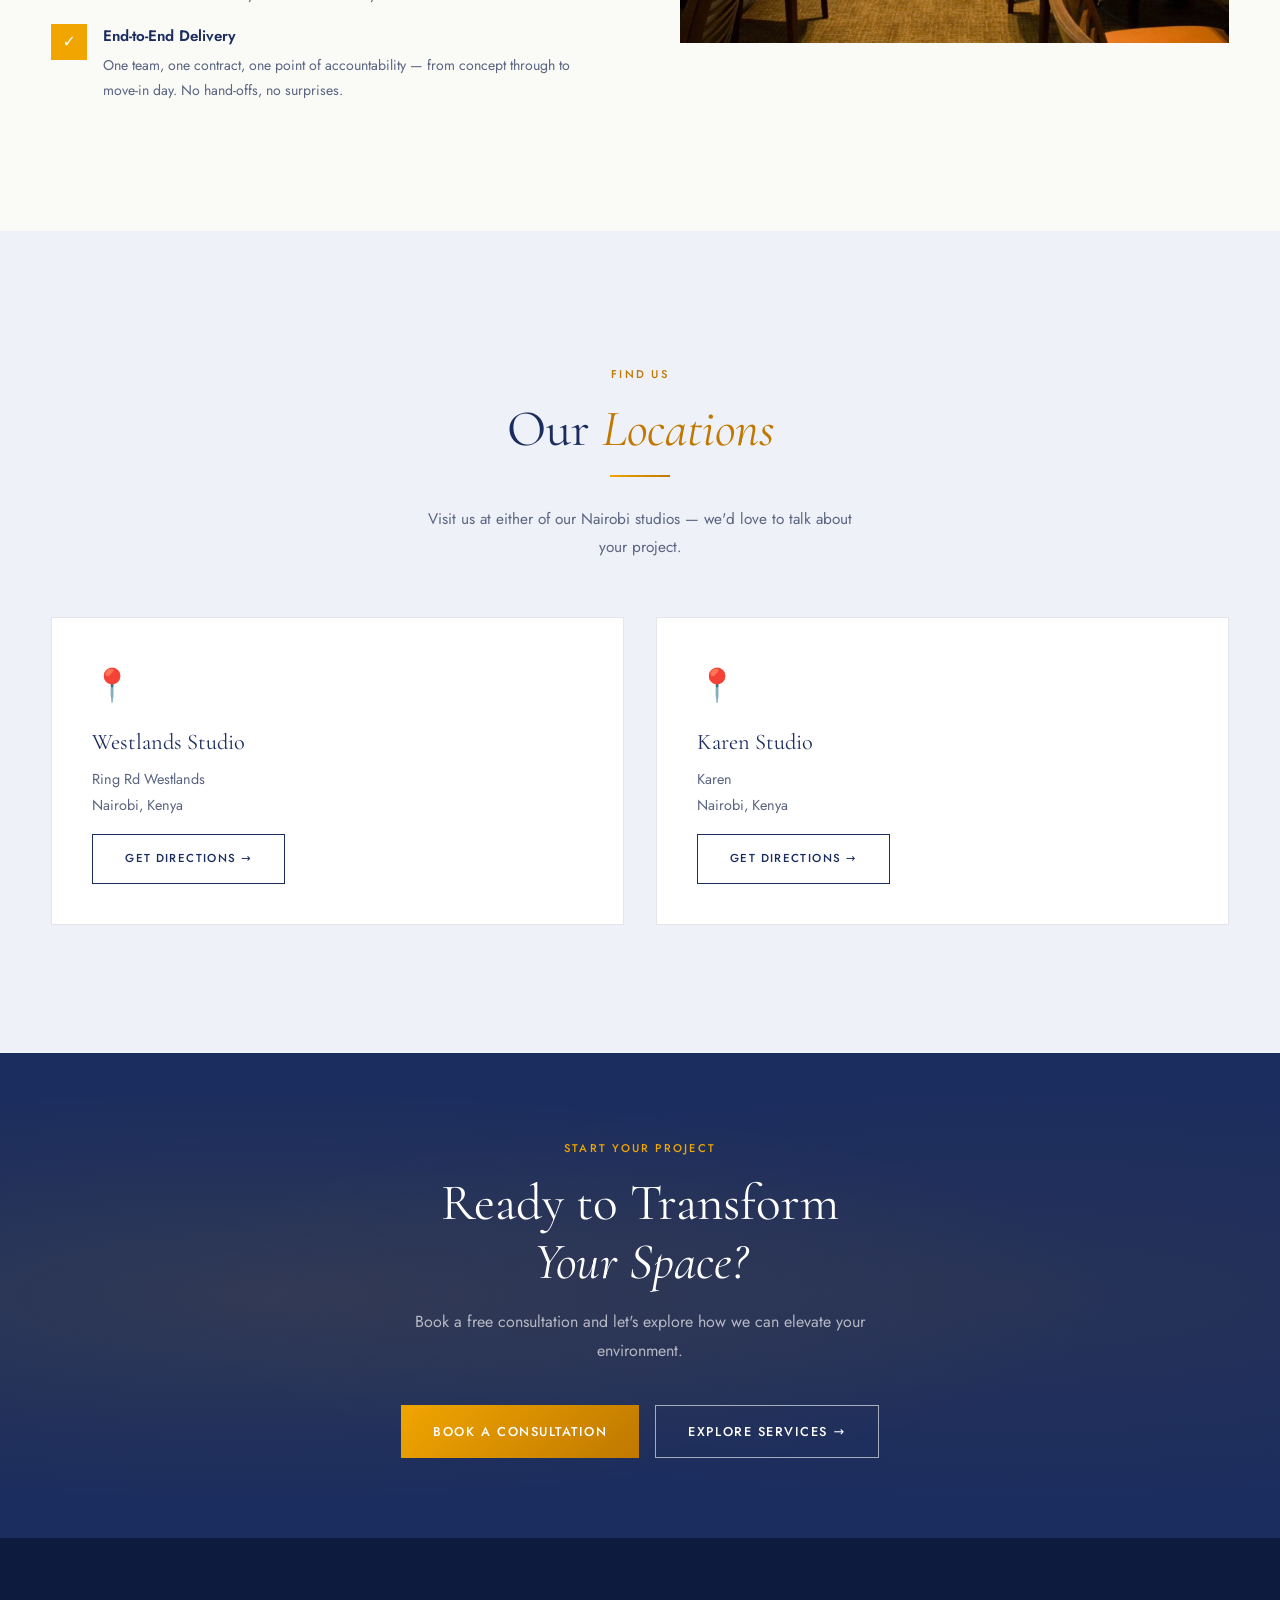
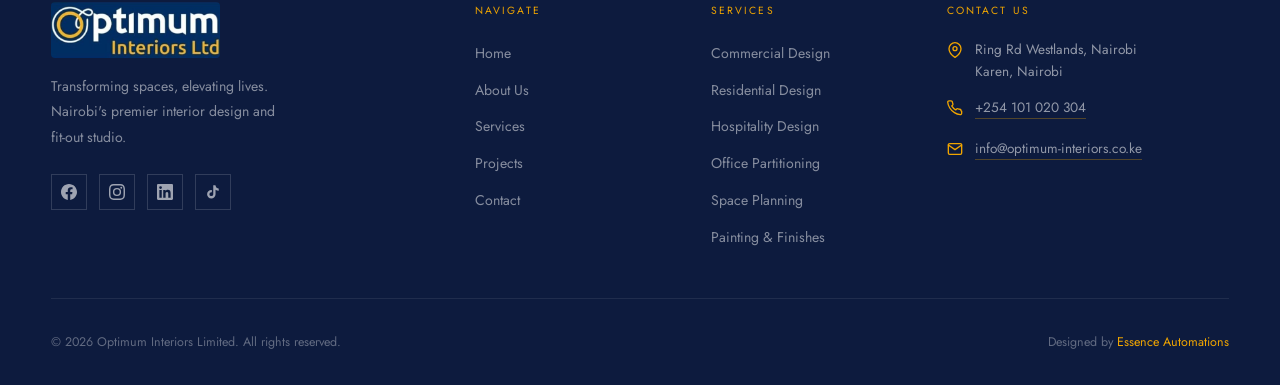
==== commit cf101f8e: "Optimise hero image, fix mobile nav, remove breadcrumbs - Convert hero JPEG (181KB) to WebP (94KB, 4" ====
--- a/about.html
+++ b/about.html
@@ -108,12 +108,7 @@
     <section class="page-hero" aria-label="About page hero">
       <div class="container">
         <div class="page-hero__inner">
-          <nav class="breadcrumb" aria-label="Breadcrumb">
-            <a href="index.html">Home</a>
-            <span aria-hidden="true">/</span>
-            <span>About Us</span>
-          </nav>
-          <span class="page-hero__label">Our Story</span>
+<span class="page-hero__label">Our Story</span>
           <h1 class="page-hero__title">Passion for <em>Beautiful</em> Spaces</h1>
           <p class="page-hero__sub">Five years of transforming Nairobi's interiors, one space at a time.</p>
         </div>
